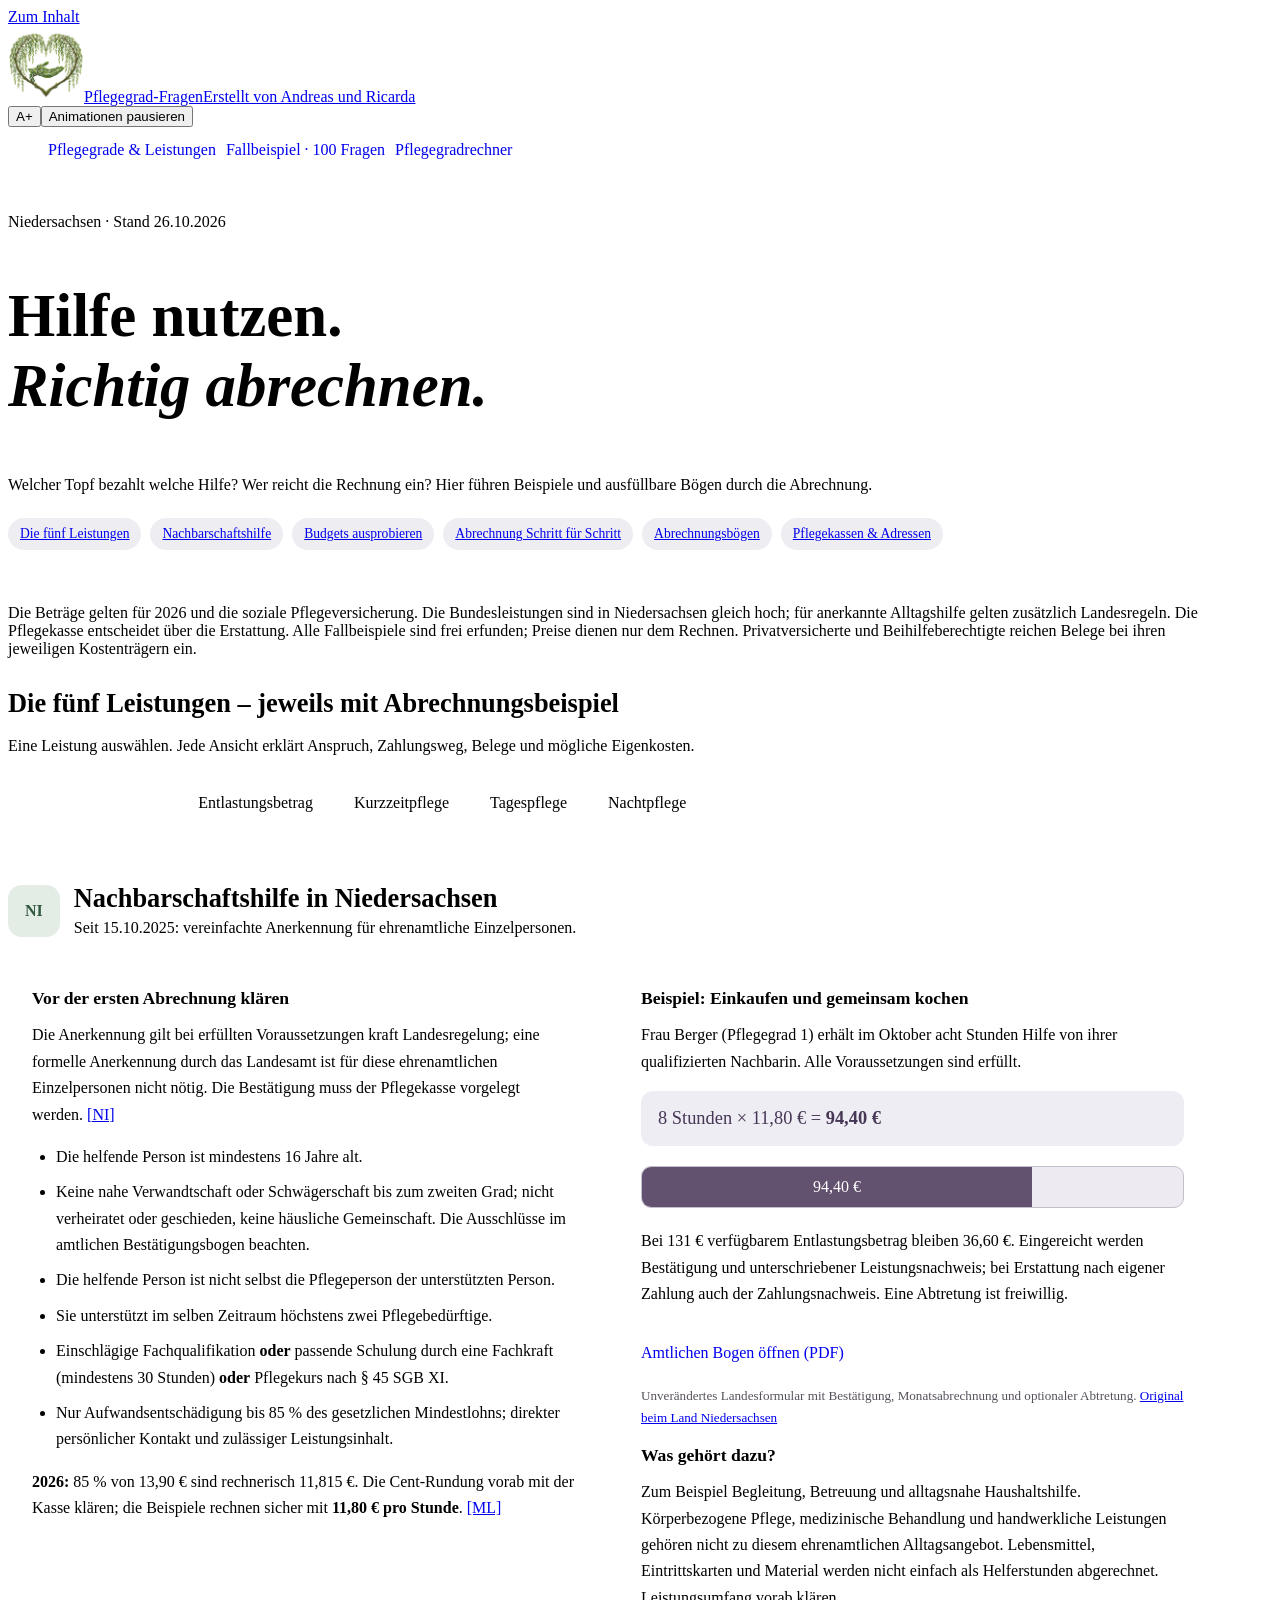
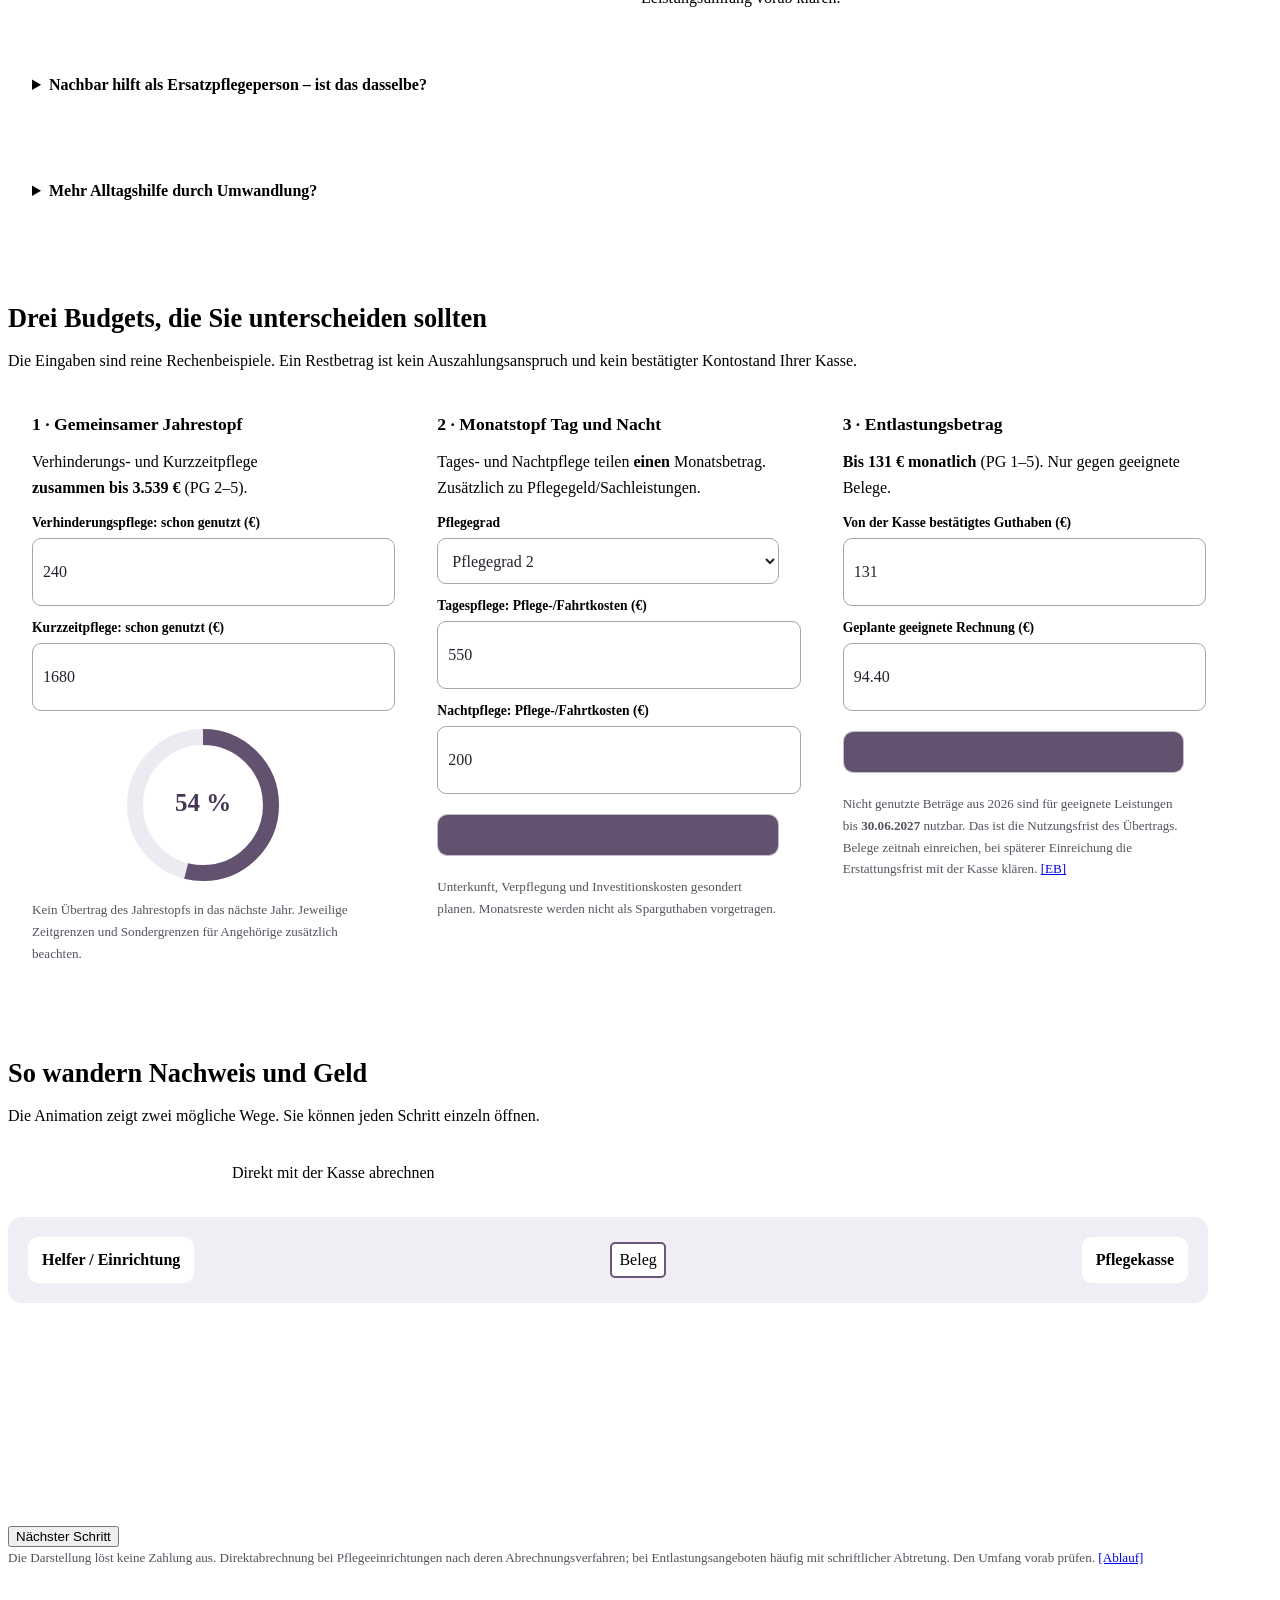
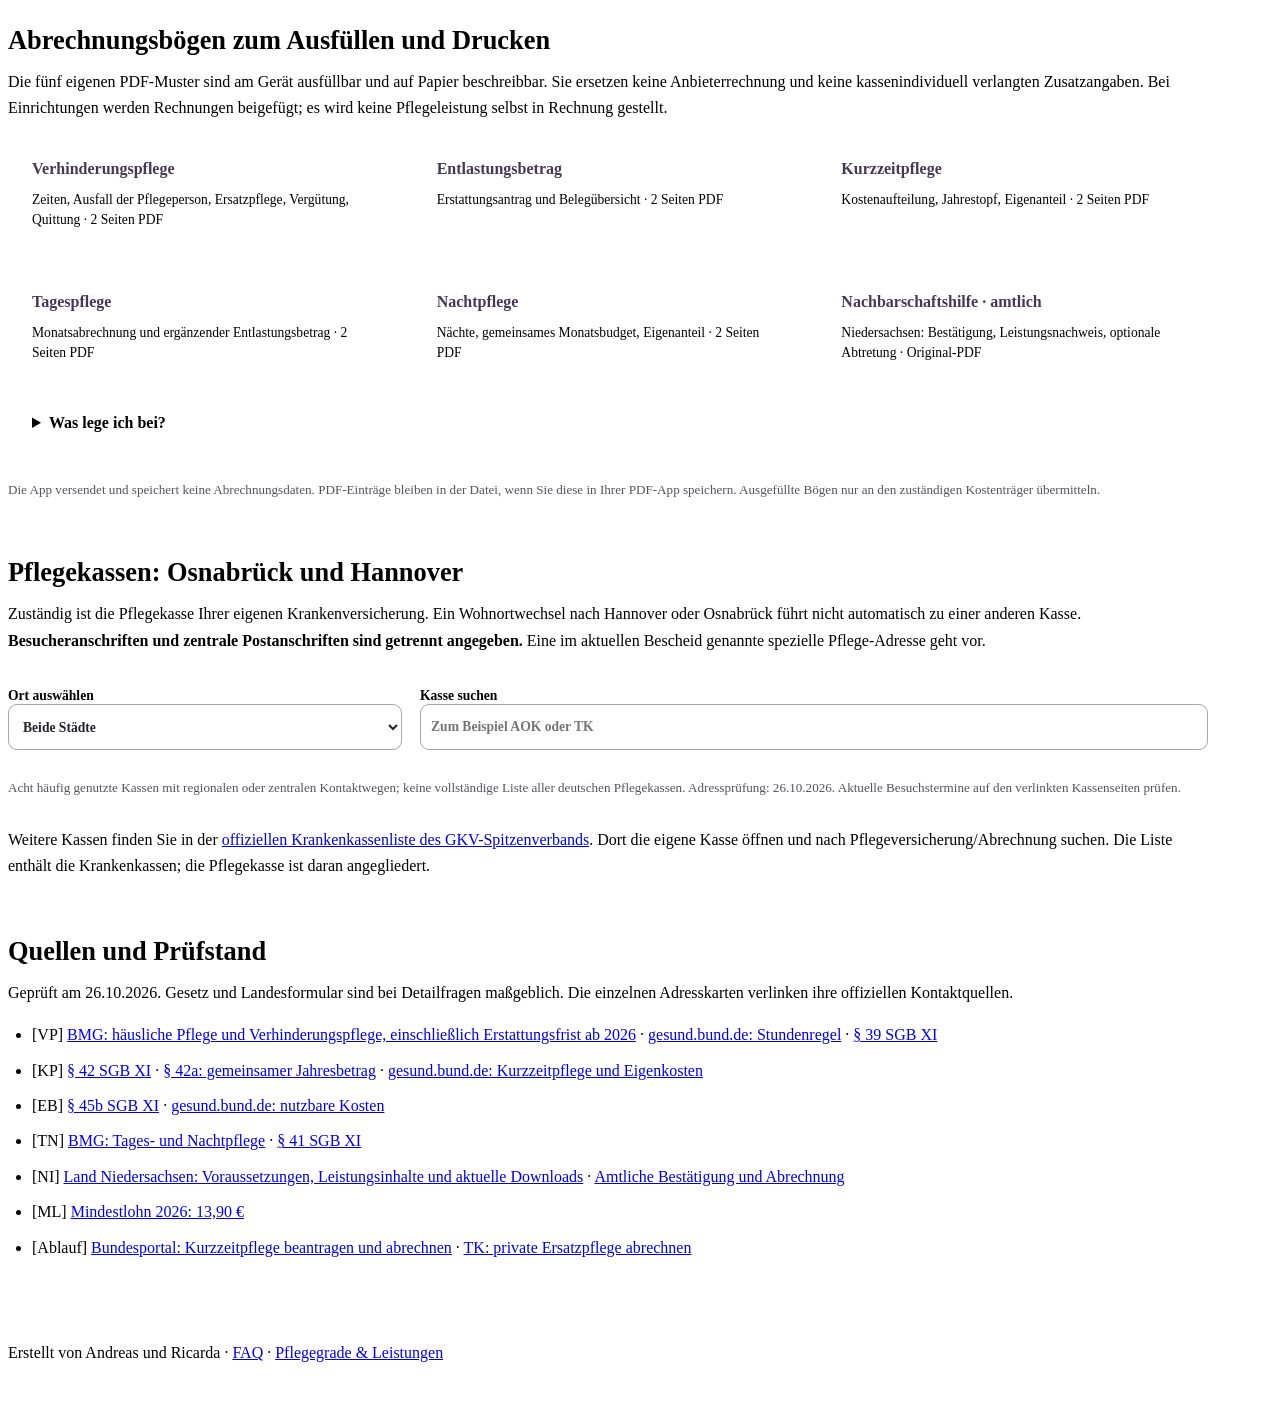
==== abrechnung-template.html @ 81abb1ed "Ergänze Abrechnung Niedersachsen: fünf Leistungsbereiche, Fallbeispiele, Animationen, PDF-Bögen und " ====
<!doctype html>
<html lang="de"><head><meta charset="utf-8"><meta name="viewport" content="width=device-width, initial-scale=1"><meta name="theme-color" content="#504260"><meta name="description" content="Pflegeleistungen in Niedersachsen abrechnen: fünf Leistungsarten, Nachbarschaftshilfe, Fallbeispiele, Budgetgrafiken, ausfüllbare PDF-Bögen und Pflegekassen in Osnabrück und Hannover."><meta name="author" content="Andreas und Ricarda"><title>Abrechnung & Nachbarschaftshilfe · Pflegegrad-Fragen</title><link rel="icon" href="./assets/weidenherz-logo.png"><style>__BASE_CSS__</style><link rel="stylesheet" href="./abrechnung.css"></head>
<body><a class="skip" href="#inhalt">Zum Inhalt</a>
<header><div class="topbar"><a class="brand" href="./"><img class="brand-logo" src="./assets/weidenherz-logo.png" width="76" height="76" alt="Zwei Weiden formen ein Herz mit einem handförmigen Busch darin"><span class="brand-text"><span class="brand-name">Pflegegrad-Fragen</span><span class="brand-credit">Erstellt von Andreas und Ricarda</span></span></a><div class="top-actions"><button class="icon-btn" id="large" aria-pressed="false" aria-label="Größere Schrift">A+</button><button class="subtle" id="motion" aria-pressed="false">Animationen pausieren</button></div></div></header>
<nav class="section-nav" aria-label="App-Bereiche"><a class="subtle" href="./">Pflegegrade &amp; Leistungen</a><a class="subtle" href="./fallbeispiel.html">Fallbeispiel · 100 Fragen</a><a class="subtle" href="./pflegegradrechner.html">Pflegegradrechner</a><a class="subtle" href="./abrechnung.html" aria-current="page">Abrechnung &amp; Nachbarschaftshilfe</a></nav>
<main class="main billing" id="inhalt">
<section class="hero"><div class="eyebrow"><span class="dot"></span>Niedersachsen · Stand 26.10.2026</div><h1>Hilfe nutzen.<br><em>Richtig abrechnen.</em></h1><p class="intro">Welcher Topf bezahlt welche Hilfe? Wer reicht die Rechnung ein? Hier führen Beispiele und ausfüllbare Bögen durch die Abrechnung.</p><nav class="jump" aria-label="Inhalt"><a href="#leistungen">Die fünf Leistungen</a><a href="#nachbarschaft">Nachbarschaftshilfe</a><a href="#budget">Budgets ausprobieren</a><a href="#weg">Abrechnung Schritt für Schritt</a><a href="#boegen">Abrechnungsbögen</a><a href="#kontakte">Pflegekassen &amp; Adressen</a></nav></section>
<div class="notice"><div>Die Beträge gelten für 2026 und die soziale Pflegeversicherung. Die Bundesleistungen sind in Niedersachsen gleich hoch; für anerkannte Alltagshilfe gelten zusätzlich Landesregeln. Die Pflegekasse entscheidet über die Erstattung. Alle Fallbeispiele sind frei erfunden; Preise dienen nur dem Rechnen. Privatversicherte und Beihilfeberechtigte reichen Belege bei ihren jeweiligen Kostenträgern ein.</div></div>

<section id="leistungen"><h2>Die fünf Leistungen – jeweils mit Abrechnungsbeispiel</h2><p>Eine Leistung auswählen. Jede Ansicht erklärt Anspruch, Zahlungsweg, Belege und mögliche Eigenkosten.</p>
<div class="choices" role="group" aria-label="Leistung auswählen"><button class="choice" data-service="vp" aria-pressed="true">Verhinderungspflege</button><button class="choice" data-service="eb" aria-pressed="false">Entlastungsbetrag</button><button class="choice" data-service="kp" aria-pressed="false">Kurzzeitpflege</button><button class="choice" data-service="tp" aria-pressed="false">Tagespflege</button><button class="choice" data-service="np" aria-pressed="false">Nachtpflege</button></div>
<div id="servicePanel"></div><noscript><p>Bitte JavaScript aktivieren, um die fünf Erklärbereiche und Rechenbeispiele zu öffnen. Die <a href="#boegen">PDF-Bögen</a> und Quellen bleiben verfügbar.</p></noscript></section>

<section id="nachbarschaft"><div class="section-title"><span class="number">NI</span><div><h2>Nachbarschaftshilfe in Niedersachsen</h2><p>Seit 15.10.2025: vereinfachte Anerkennung für ehrenamtliche Einzelpersonen.</p></div></div>
<div class="grid2"><article class="card"><h3>Vor der ersten Abrechnung klären</h3><p>Die Anerkennung gilt bei erfüllten Voraussetzungen kraft Landesregelung; eine formelle Anerkennung durch das Landesamt ist für diese ehrenamtlichen Einzelpersonen nicht nötig. Die Bestätigung muss der Pflegekasse vorgelegt werden. <a href="#s-ni">[NI]</a></p>
<ul><li>Die helfende Person ist mindestens 16 Jahre alt.</li><li>Keine nahe Verwandtschaft oder Schwägerschaft bis zum zweiten Grad; nicht verheiratet oder geschieden, keine häusliche Gemeinschaft. Die Ausschlüsse im amtlichen Bestätigungsbogen beachten.</li><li>Die helfende Person ist nicht selbst die Pflegeperson der unterstützten Person.</li><li>Sie unterstützt im selben Zeitraum höchstens zwei Pflegebedürftige.</li><li>Einschlägige Fachqualifikation <strong>oder</strong> passende Schulung durch eine Fachkraft (mindestens 30 Stunden) <strong>oder</strong> Pflegekurs nach § 45 SGB XI.</li><li>Nur Aufwandsentschädigung bis 85 % des gesetzlichen Mindestlohns; direkter persönlicher Kontakt und zulässiger Leistungsinhalt.</li></ul><p><strong>2026:</strong> 85 % von 13,90 € sind rechnerisch 11,815 €. Die Cent-Rundung vorab mit der Kasse klären; die Beispiele rechnen sicher mit <strong>11,80 € pro Stunde</strong>. <a href="#s-mindestlohn">[ML]</a></p></article>
<article class="card"><h3>Beispiel: Einkaufen und gemeinsam kochen</h3><p>Frau Berger (Pflegegrad 1) erhält im Oktober acht Stunden Hilfe von ihrer qualifizierten Nachbarin. Alle Voraussetzungen sind erfüllt.</p><div class="equation">8 Stunden × 11,80 € = <strong>94,40 €</strong></div><div class="bar" role="img" aria-label="Von 131 Euro stehen nach 94,40 Euro Abrechnung noch 36,60 Euro bereit"><span style="width:72.06%">94,40 €</span></div><p>Bei 131 € verfügbarem Entlastungsbetrag bleiben 36,60 €. Eingereicht werden Bestätigung und unterschriebener Leistungsnachweis; bei Erstattung nach eigener Zahlung auch der Zahlungsnachweis. Eine Abtretung ist freiwillig.</p><a class="primary linkbutton" href="./formulare/Nachbarschaftshilfe_Niedersachsen_amtlich.pdf" target="_blank" rel="noopener">Amtlichen Bogen öffnen (PDF)</a><p class="small">Unverändertes Landesformular mit Bestätigung, Monatsabrechnung und optionaler Abtretung. <a href="https://soziales.niedersachsen.de/download/184112" target="_blank" rel="noopener">Original beim Land Niedersachsen</a></p><h3>Was gehört dazu?</h3><p>Zum Beispiel Begleitung, Betreuung und alltagsnahe Haushaltshilfe. Körperbezogene Pflege, medizinische Behandlung und handwerkliche Leistungen gehören nicht zu diesem ehrenamtlichen Alltagsangebot. Lebensmittel, Eintrittskarten und Material werden nicht einfach als Helferstunden abgerechnet. Leistungsumfang vorab klären.</p></article></div>
<details class="card"><summary>Nachbar hilft als Ersatzpflegeperson – ist das dasselbe?</summary><p>Nein. Eine Nachbarin kann auch <strong>Verhinderungspflege nach § 39</strong> übernehmen, wenn eine private Pflegeperson verhindert ist und mindestens Pflegegrad 2 besteht. Dafür gelten die Regeln der Ersatzpflege, nicht automatisch die Qualifikations- und Vergütungsregeln der niedersächsischen Nachbarschaftshilfe nach § 45b. Der 85-%-Deckel gehört zur hier erklärten ehrenamtlichen Alltagshilfe. Keine Stunde und keinen Rechnungsbetrag doppelt einreichen. <a href="#s-vp">[VP]</a></p></details>
<details class="card"><summary>Mehr Alltagshilfe durch Umwandlung?</summary><p>Ab Pflegegrad 2 können bis zu 40 % des nicht genutzten monatlichen Sachleistungsanspruchs für anerkannte Alltagsangebote eingesetzt werden. Das kann auch passende Nachbarschaftshilfe betreffen. Dadurch kann sich das Pflegegeld anteilig verringern. Erst mit der Pflegekasse abstimmen; diese App rechnet die Umwandlung nicht automatisch in den Entlastungsbetrag hinein. <a href="./#kombination">Kombination erklären und berechnen</a> · <a href="https://www.gesetze-im-internet.de/sgb_11/__45a.html" target="_blank" rel="noopener">§ 45a SGB XI</a></p></details></section>

<section id="budget"><h2>Drei Budgets, die Sie unterscheiden sollten</h2><p>Die Eingaben sind reine Rechenbeispiele. Ein Restbetrag ist kein Auszahlungsanspruch und kein bestätigter Kontostand Ihrer Kasse.</p><div class="budget-grid">
<article class="card"><h3>1 · Gemeinsamer Jahrestopf</h3><p>Verhinderungs- und Kurzzeitpflege<br><strong>zusammen bis 3.539 €</strong> (PG 2–5).</p><label for="vpSpent">Verhinderungspflege: schon genutzt (€)</label><input id="vpSpent" type="number" min="0" step="0.01" value="240"><label for="kpSpent">Kurzzeitpflege: schon genutzt (€)</label><input id="kpSpent" type="number" min="0" step="0.01" value="1680"><svg class="donut" viewBox="0 0 180 180" role="img" aria-labelledby="annualGraphicTitle"><title id="annualGraphicTitle">Gemeinsamer Jahrestopf: Nutzung und Rest</title><circle cx="90" cy="90" r="68" class="track"/><circle id="annualArc" cx="90" cy="90" r="68" class="arc" pathLength="100"/><text id="annualPercent" x="90" y="96" text-anchor="middle">54 %</text></svg><output id="annualResult" aria-live="polite"></output><p class="small">Kein Übertrag des Jahrestopfs in das nächste Jahr. Jeweilige Zeitgrenzen und Sondergrenzen für Angehörige zusätzlich beachten.</p></article>
<article class="card"><h3>2 · Monatstopf Tag und Nacht</h3><p>Tages- und Nachtpflege teilen <strong>einen</strong> Monatsbetrag. Zusätzlich zu Pflegegeld/Sachleistungen.</p><label for="dayGrade">Pflegegrad</label><select id="dayGrade"><option value="1">Pflegegrad 1</option><option value="2" selected>Pflegegrad 2</option><option value="3">Pflegegrad 3</option><option value="4">Pflegegrad 4</option><option value="5">Pflegegrad 5</option></select><label for="daySpent">Tagespflege: Pflege-/Fahrtkosten (€)</label><input id="daySpent" type="number" min="0" step="0.01" value="550"><label for="nightSpent">Nachtpflege: Pflege-/Fahrtkosten (€)</label><input id="nightSpent" type="number" min="0" step="0.01" value="200"><div class="bar" role="img" id="dayBar" aria-label="Nutzung des Tages- und Nachtpflegebudgets"><span id="dayFill"></span></div><output id="dayResult" aria-live="polite"></output><p class="small">Unterkunft, Verpflegung und Investitionskosten gesondert planen. Monatsreste werden nicht als Sparguthaben vorgetragen.</p></article>
<article class="card"><h3>3 · Entlastungsbetrag</h3><p><strong>Bis 131 € monatlich</strong> (PG 1–5). Nur gegen geeignete Belege.</p><label for="reliefAvailable">Von der Kasse bestätigtes Guthaben (€)</label><input id="reliefAvailable" type="number" min="0" step="0.01" value="131"><label for="reliefUse">Geplante geeignete Rechnung (€)</label><input id="reliefUse" type="number" min="0" step="0.01" value="94.40"><div class="bar" id="reliefBar" role="img" aria-label="Nutzung des Entlastungsbetrags"><span id="reliefFill"></span></div><output id="reliefResult" aria-live="polite"></output><p class="small">Nicht genutzte Beträge aus 2026 sind für geeignete Leistungen bis <strong>30.06.2027</strong> nutzbar. Das ist die Nutzungsfrist des Übertrags. Belege zeitnah einreichen, bei späterer Einreichung die Erstattungsfrist mit der Kasse klären. <a href="#s-eb">[EB]</a></p></article></div></section>

<section id="weg"><h2>So wandern Nachweis und Geld</h2><p>Die Animation zeigt zwei mögliche Wege. Sie können jeden Schritt einzeln öffnen.</p><div class="choices" role="group" aria-label="Zahlungsweg"><button class="choice" data-route="refund" aria-pressed="true">Ich zahle – Kasse erstattet</button><button class="choice" data-route="direct" aria-pressed="false">Direkt mit der Kasse abrechnen</button></div><div class="payment-scene" aria-hidden="true"><span>Helfer / Einrichtung</span><span class="document">Beleg</span><span>Pflegekasse</span></div><div id="routeSteps" class="route-steps" role="group" aria-label="Abrechnungsschritte"></div><article class="card route-detail" id="routeDetail" aria-live="polite"></article><button class="primary" id="nextRoute">Nächster Schritt</button><p class="small">Die Darstellung löst keine Zahlung aus. Direktabrechnung bei Pflegeeinrichtungen nach deren Abrechnungsverfahren; bei Entlastungsangeboten häufig mit schriftlicher Abtretung. Den Umfang vorab prüfen. <a href="#s-ablauf">[Ablauf]</a></p></section>

<section id="boegen"><h2>Abrechnungsbögen zum Ausfüllen und Drucken</h2><p>Die fünf eigenen PDF-Muster sind am Gerät ausfüllbar und auf Papier beschreibbar. Sie ersetzen keine Anbieterrechnung und keine kassenindividuell verlangten Zusatzangaben. Bei Einrichtungen werden Rechnungen beigefügt; es wird keine Pflegeleistung selbst in Rechnung gestellt.</p><div class="forms-grid">
<a class="card form-link" href="./formulare/Verhinderungspflege_Abrechnung.pdf" target="_blank" rel="noopener"><strong>Verhinderungspflege</strong><span>Zeiten, Ausfall der Pflegeperson, Ersatzpflege, Vergütung, Quittung · 2 Seiten PDF</span></a>
<a class="card form-link" href="./formulare/Entlastungsbetrag_Erstattung.pdf" target="_blank" rel="noopener"><strong>Entlastungsbetrag</strong><span>Erstattungsantrag und Belegübersicht · 2 Seiten PDF</span></a>
<a class="card form-link" href="./formulare/Kurzzeitpflege_Erstattung.pdf" target="_blank" rel="noopener"><strong>Kurzzeitpflege</strong><span>Kostenaufteilung, Jahrestopf, Eigenanteil · 2 Seiten PDF</span></a>
<a class="card form-link" href="./formulare/Tagespflege_Erstattung.pdf" target="_blank" rel="noopener"><strong>Tagespflege</strong><span>Monatsabrechnung und ergänzender Entlastungsbetrag · 2 Seiten PDF</span></a>
<a class="card form-link" href="./formulare/Nachtpflege_Erstattung.pdf" target="_blank" rel="noopener"><strong>Nachtpflege</strong><span>Nächte, gemeinsames Monatsbudget, Eigenanteil · 2 Seiten PDF</span></a>
<a class="card form-link" href="./formulare/Nachbarschaftshilfe_Niedersachsen_amtlich.pdf" target="_blank" rel="noopener"><strong>Nachbarschaftshilfe · amtlich</strong><span>Niedersachsen: Bestätigung, Leistungsnachweis, optionale Abtretung · Original-PDF</span></a></div>
<details class="card"><summary>Was lege ich bei?</summary><ul><li>Vollständige Rechnung oder unterschriebener Leistungsnachweis mit Datum, Umfang, Preis und Leistungsart.</li><li>Bei Kostenerstattung nach eigener Zahlung: Quittung oder geeigneter Überweisungsnachweis, soweit benötigt.</li><li>Bei Nachbarschaftshilfe: die erforderliche Bestätigung; Qualifikationsnachweis bereithalten.</li><li>Bei Direktzahlung: passende Vereinbarung/Abtretung, soweit erforderlich. Nicht dieselben Kosten zusätzlich selbst zur Erstattung einreichen.</li><li>Bei Vertretung: Vollmacht oder Nachweis der gesetzlichen Vertretung, wenn der Kasse nicht bereits bekannt.</li><li>Kopie und Eingangsbestätigung aufbewahren; bei Ablehnung einen nachvollziehbaren schriftlichen Bescheid verlangen.</li></ul></details>
<p class="small">Die App versendet und speichert keine Abrechnungsdaten. PDF-Einträge bleiben in der Datei, wenn Sie diese in Ihrer PDF-App speichern. Ausgefüllte Bögen nur an den zuständigen Kostenträger übermitteln.</p></section>

<section id="kontakte"><h2>Pflegekassen: Osnabrück und Hannover</h2><p>Zuständig ist die Pflegekasse Ihrer eigenen Krankenversicherung. Ein Wohnortwechsel nach Hannover oder Osnabrück führt nicht automatisch zu einer anderen Kasse. <strong>Besucheranschriften und zentrale Postanschriften sind getrennt angegeben.</strong> Eine im aktuellen Bescheid genannte spezielle Pflege-Adresse geht vor.</p><div class="contact-controls"><label>Ort auswählen<select id="city"><option value="all">Beide Städte</option><option value="os">Osnabrück</option><option value="ha">Hannover</option></select></label><label>Kasse suchen<input id="contactSearch" type="search" placeholder="Zum Beispiel AOK oder TK"></label></div><p class="small">Acht häufig genutzte Kassen mit regionalen oder zentralen Kontaktwegen; keine vollständige Liste aller deutschen Pflegekassen. Adressprüfung: 26.10.2026. Aktuelle Besuchstermine auf den verlinkten Kassenseiten prüfen.</p><div id="contactCards" class="grid2"></div><p id="contactCount" role="status"></p><p>Weitere Kassen finden Sie in der <a href="https://www.gkv-spitzenverband.de/service/krankenkassenliste/krankenkassen.jsp" target="_blank" rel="noopener">offiziellen Krankenkassenliste des GKV-Spitzenverbands</a>. Dort die eigene Kasse öffnen und nach Pflegeversicherung/Abrechnung suchen. Die Liste enthält die Krankenkassen; die Pflegekasse ist daran angegliedert.</p></section>

<section id="quellen"><h2>Quellen und Prüfstand</h2><p>Geprüft am 26.10.2026. Gesetz und Landesformular sind bei Detailfragen maßgeblich. Die einzelnen Adresskarten verlinken ihre offiziellen Kontaktquellen.</p><ul class="sources">
<li id="s-vp">[VP] <a href="https://www.bundesgesundheitsministerium.de/pflege-zu-hause" target="_blank" rel="noopener">BMG: häusliche Pflege und Verhinderungspflege, einschließlich Erstattungsfrist ab 2026</a> · <a href="https://gesund.bund.de/verhinderungspflege" target="_blank" rel="noopener">gesund.bund.de: Stundenregel</a> · <a href="https://www.gesetze-im-internet.de/sgb_11/__39.html" target="_blank" rel="noopener">§ 39 SGB XI</a></li>
<li id="s-kp">[KP] <a href="https://www.gesetze-im-internet.de/sgb_11/__42.html" target="_blank" rel="noopener">§ 42 SGB XI</a> · <a href="https://www.gesetze-im-internet.de/sgb_11/__42a.html" target="_blank" rel="noopener">§ 42a: gemeinsamer Jahresbetrag</a> · <a href="https://gesund.bund.de/kurzzeitpflege" target="_blank" rel="noopener">gesund.bund.de: Kurzzeitpflege und Eigenkosten</a></li>
<li id="s-eb">[EB] <a href="https://www.gesetze-im-internet.de/sgb_11/__45b.html" target="_blank" rel="noopener">§ 45b SGB XI</a> · <a href="https://gesund.bund.de/entlastungsbetrag" target="_blank" rel="noopener">gesund.bund.de: nutzbare Kosten</a></li>
<li id="s-tn">[TN] <a href="https://www.bundesgesundheitsministerium.de/themen/pflege/online-ratgeber-pflege/leistungen-der-pflegeversicherung/teilstationaere-pflege" target="_blank" rel="noopener">BMG: Tages- und Nachtpflege</a> · <a href="https://www.gesetze-im-internet.de/sgb_11/__41.html" target="_blank" rel="noopener">§ 41 SGB XI</a></li>
<li id="s-ni">[NI] <a href="https://www.ms.niedersachsen.de/startseite/gesundheit_pflege/pflege/entlastungsbetrag-und-angebote-zur-unterstutzung-im-alltag-nach-dem-sozialgesetzbuch-xi-153311.html" target="_blank" rel="noopener">Land Niedersachsen: Voraussetzungen, Leistungsinhalte und aktuelle Downloads</a> · <a href="https://soziales.niedersachsen.de/download/184112" target="_blank" rel="noopener">Amtliche Bestätigung und Abrechnung</a></li>
<li id="s-mindestlohn">[ML] <a href="https://www.gesetze-im-internet.de/milov5/__1.html" target="_blank" rel="noopener">Mindestlohn 2026: 13,90 €</a></li>
<li id="s-ablauf">[Ablauf] <a href="https://verwaltung.bund.de/leistungsverzeichnis/de/leistung/99106006013000" target="_blank" rel="noopener">Bundesportal: Kurzzeitpflege beantragen und abrechnen</a> · <a href="https://www.tk.de/techniker/pflegeversicherung/ueberblick-pflegeleistungen-pflegegrade/zu-hause-gepflegt/ersatzpflege-verhinderungspflege/abrechnung-verhinderungspflege-ersatzpflege-2120774" target="_blank" rel="noopener">TK: private Ersatzpflege abrechnen</a></li></ul></section>
<footer><p>Erstellt von Andreas und Ricarda · <a href="./#faq">FAQ</a> · <a href="./">Pflegegrade &amp; Leistungen</a></p></footer></main><script id="billingData" type="application/json">__BILLING_DATA__</script><script src="./abrechnung.js"></script></body></html>
---- abrechnung.css ----
.section-nav{max-width:1280px;margin:auto;padding:14px 40px 0;display:flex;gap:10px;flex-wrap:wrap}.section-nav a{text-decoration:none;min-height:44px}.section-nav [aria-current=page]{background:var(--purple);color:white}.billing{max-width:1200px}.billing section{margin:28px 0 54px;scroll-margin-top:20px}.billing h1{font-size:clamp(2.3rem,5vw,3.8rem)}.billing h2{font-size:1.65rem;line-height:1.3;margin-bottom:12px}.billing h3{font-size:1.1rem;line-height:1.4;margin:0 0 12px}.billing p{line-height:1.65;margin:0 0 14px}.billing ul,.billing ol{padding-left:24px;line-height:1.65}.billing li{margin-bottom:9px}.jump,.choices{display:flex;gap:9px;flex-wrap:wrap;margin:20px 0}.jump a{padding:8px 12px;background:#eeedf2;border-radius:20px;font-size:.85rem}.choice{border:1px solid var(--line);border-radius:12px;background:white;padding:12px 16px;min-height:48px;font:inherit;color:var(--ink);cursor:pointer}.choice[aria-pressed=true]{background:var(--purple);color:white}.grid2{display:grid;grid-template-columns:1fr 1fr;gap:18px}.card{border:1px solid var(--line);background:white;border-radius:17px;padding:24px;min-width:0}.card+.card:not(.grid2>.card):not(.budget-grid>.card):not(.forms-grid>.card){margin-top:14px}.card .small,.small{font-size:.82rem;color:#57515d}.pill{display:inline-block;border-radius:30px;background:#e5ece6;color:#274d3a;padding:7px 12px;font-size:.82rem;font-weight:700;margin-bottom:12px}.equation{background:#eeedf4;color:#473756;border-radius:12px;padding:17px;margin:16px 0;font-size:1.15rem}.case{border-left:5px solid #70927a;background:#f0f5f0;padding:20px;border-radius:12px;margin-top:18px}.case h3{color:#31573d}.service-top{display:flex;align-items:center;gap:16px;margin-bottom:18px}.service-top svg{flex-shrink:0;width:64px;height:64px;color:#66516e}.badge-row{display:flex;gap:8px;flex-wrap:wrap}.badge-row span{padding:7px 10px;background:#f1edf5;border-radius:8px;font-size:.8rem}.cost-chart{display:flex;min-height:46px;border-radius:10px;overflow:hidden;margin:16px 0;border:1px solid #c4bfcc;background:#e5e1eb}.cost-chart span{display:grid;place-items:center;color:white;background:#62516f;transition:width .7s;min-width:0;font-size:.8rem}.cost-chart span.own{background:#806246}.legend{display:flex;gap:14px;flex-wrap:wrap;font-size:.83rem;margin-bottom:14px}.legend strong{color:#473756}.section-title{display:flex;align-items:center;gap:14px;margin-bottom:20px}.section-title h2,.section-title p{margin:0}.number{background:#e4ece6;border-radius:14px;padding:17px;font-weight:800;color:#31573d}.bar{height:40px;background:#eeeaf2;border-radius:10px;overflow:hidden;margin:20px 0;border:1px solid #c4bfcc}.bar>span{display:flex;align-items:center;justify-content:center;height:100%;background:#62516f;color:white;transition:width .7s;white-space:nowrap}.budget-grid{display:grid;grid-template-columns:repeat(3,1fr);gap:16px}.billing label{display:block;font-weight:600;font-size:.85rem;margin:14px 0 7px}.billing input,.billing select{width:100%;min-height:46px;border:1px solid #aaa3b2;border-radius:9px;padding:10px;color:#26212c;background:white;font:inherit}.billing input:invalid{border-color:#b04131}.billing output{display:block;font-weight:650;font-size:1rem;line-height:1.65}.error{color:#922f24}.donut{width:180px;display:block;margin:4px auto}.track,.arc{fill:none;stroke-width:16}.track{stroke:#eeeaf2}.arc{stroke:#62516f;transform:rotate(-90deg);transform-origin:90px 90px;stroke-dasharray:54 100;transition:stroke-dasharray .8s}.donut text{font-size:25px;fill:#473756;font-weight:750}.payment-scene{display:flex;justify-content:space-between;align-items:center;gap:14px;background:#f0edf4;padding:20px;border-radius:14px;position:relative;margin:18px 0;overflow:hidden}.payment-scene>span:not(.document){padding:14px;background:white;border-radius:10px;font-weight:650;z-index:1}.document{background:#fff;border:2px solid #6b5777;border-radius:5px;padding:7px;animation:travel 3.6s ease-in-out infinite}.route-steps{display:grid;grid-template-columns:repeat(4,1fr);gap:8px;margin-bottom:12px}.route-steps button{min-height:70px;border:1px solid #aaa3b2;border-radius:10px;padding:9px;font:inherit;background:white;color:#33273d;cursor:pointer}.route-steps [aria-pressed=true]{color:white;background:#62516f}.route-detail{min-height:130px;margin-bottom:15px}.forms-grid{display:grid;grid-template-columns:repeat(3,1fr);gap:14px}.form-link{display:flex;flex-direction:column;gap:12px;text-decoration:none;color:inherit}.form-link strong{color:#473756}.form-link span{font-size:.85rem;line-height:1.5}.linkbutton{display:inline-flex;text-decoration:none;margin:10px 0;min-height:44px;align-items:center}.billing details summary{cursor:pointer;font-weight:650;min-height:44px;line-height:1.5}.billing details[open] summary{margin-bottom:14px}.contact-controls{display:grid;grid-template-columns:1fr 2fr;gap:18px;margin:20px 0}.contact-links{display:flex;gap:12px;flex-wrap:wrap;font-size:.82rem}.contact-card address{font-style:normal;line-height:1.6}.contact-card .post{border-top:1px solid var(--line);padding-top:12px;margin-top:12px}.sources a,.contact-card a{overflow-wrap:anywhere}.large .billing{font-size:1.14rem}.billing a:focus-visible,.billing button:focus-visible,.billing input:focus-visible,.billing select:focus-visible{outline:3px solid #704c90;outline-offset:3px}.paused *{animation-play-state:paused!important;transition:none!important}.billing #servicePanel{animation:appear .35s}.billing footer{padding:25px 0;border-top:1px solid var(--line)}@keyframes travel{0%,15%{transform:translateX(-45px) rotate(-4deg)}70%,100%{transform:translateX(45px) rotate(4deg)}}@keyframes appear{from{opacity:.4;transform:translateY(6px)}to{opacity:1;transform:none}}@media(prefers-reduced-motion:reduce){*,*::before,*::after{animation:none!important;transition:none!important}}@media(max-width:900px){.budget-grid{grid-template-columns:1fr}.forms-grid{grid-template-columns:1fr 1fr}}@media(max-width:640px){.grid2,.forms-grid,.contact-controls{grid-template-columns:1fr}.card{padding:19px}.section-nav{padding:12px 18px 0}.section-nav a{font-size:.8rem}.choices{gap:7px}.choice{padding:10px 12px;flex:1 1 135px;font-size:.86rem}.route-steps{grid-template-columns:1fr 1fr}.payment-scene{font-size:.73rem;padding:12px;gap:6px}.payment-scene>span:not(.document){padding:10px}.document{padding:5px;animation-name:travelSmall}.service-top{align-items:flex-start}.billing h2{font-size:1.45rem}.billing section{margin-bottom:38px}.billing .intro{font-size:1rem}}@keyframes travelSmall{0%,15%{transform:translateX(-8px)}70%,100%{transform:translateX(8px)}}@media print{.main.billing{display:block!important}header,.section-nav,.jump,.choices,#weg,#budget,.contact-controls,button,.skip{display:none!important}.billing{max-width:none;padding:0}.billing section{margin:20px 0}.grid2,.forms-grid{display:block}.card{break-inside:avoid;margin-bottom:12px!important}.billing details{display:block}a{color:black}.billing h1{font-size:28pt}}
@media(max-width:640px){.topbar{display:grid;grid-template-columns:minmax(0,1fr)}.topbar .brand{max-width:100%;flex:1 1 100%}.topbar .top-actions{max-width:none;width:100%;justify-content:flex-end;gap:8px}.topbar .top-actions button{min-height:44px}}
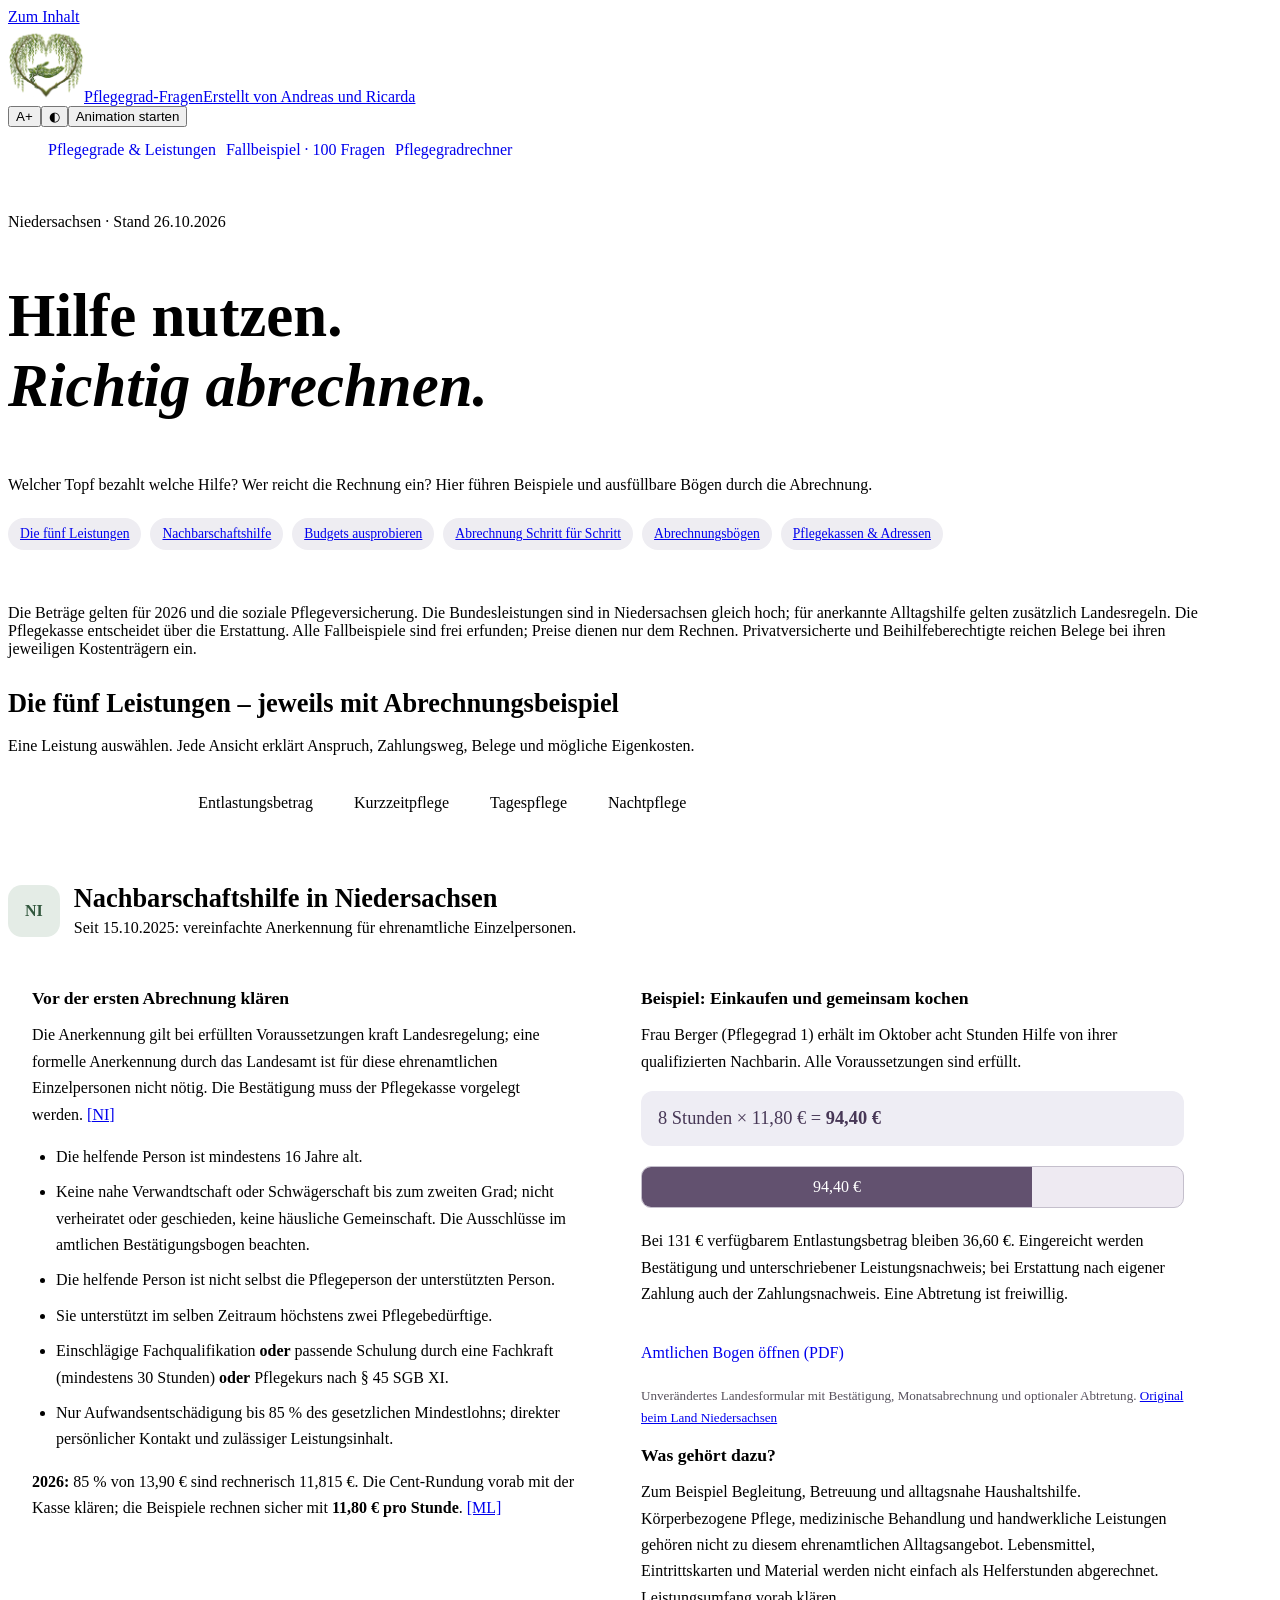
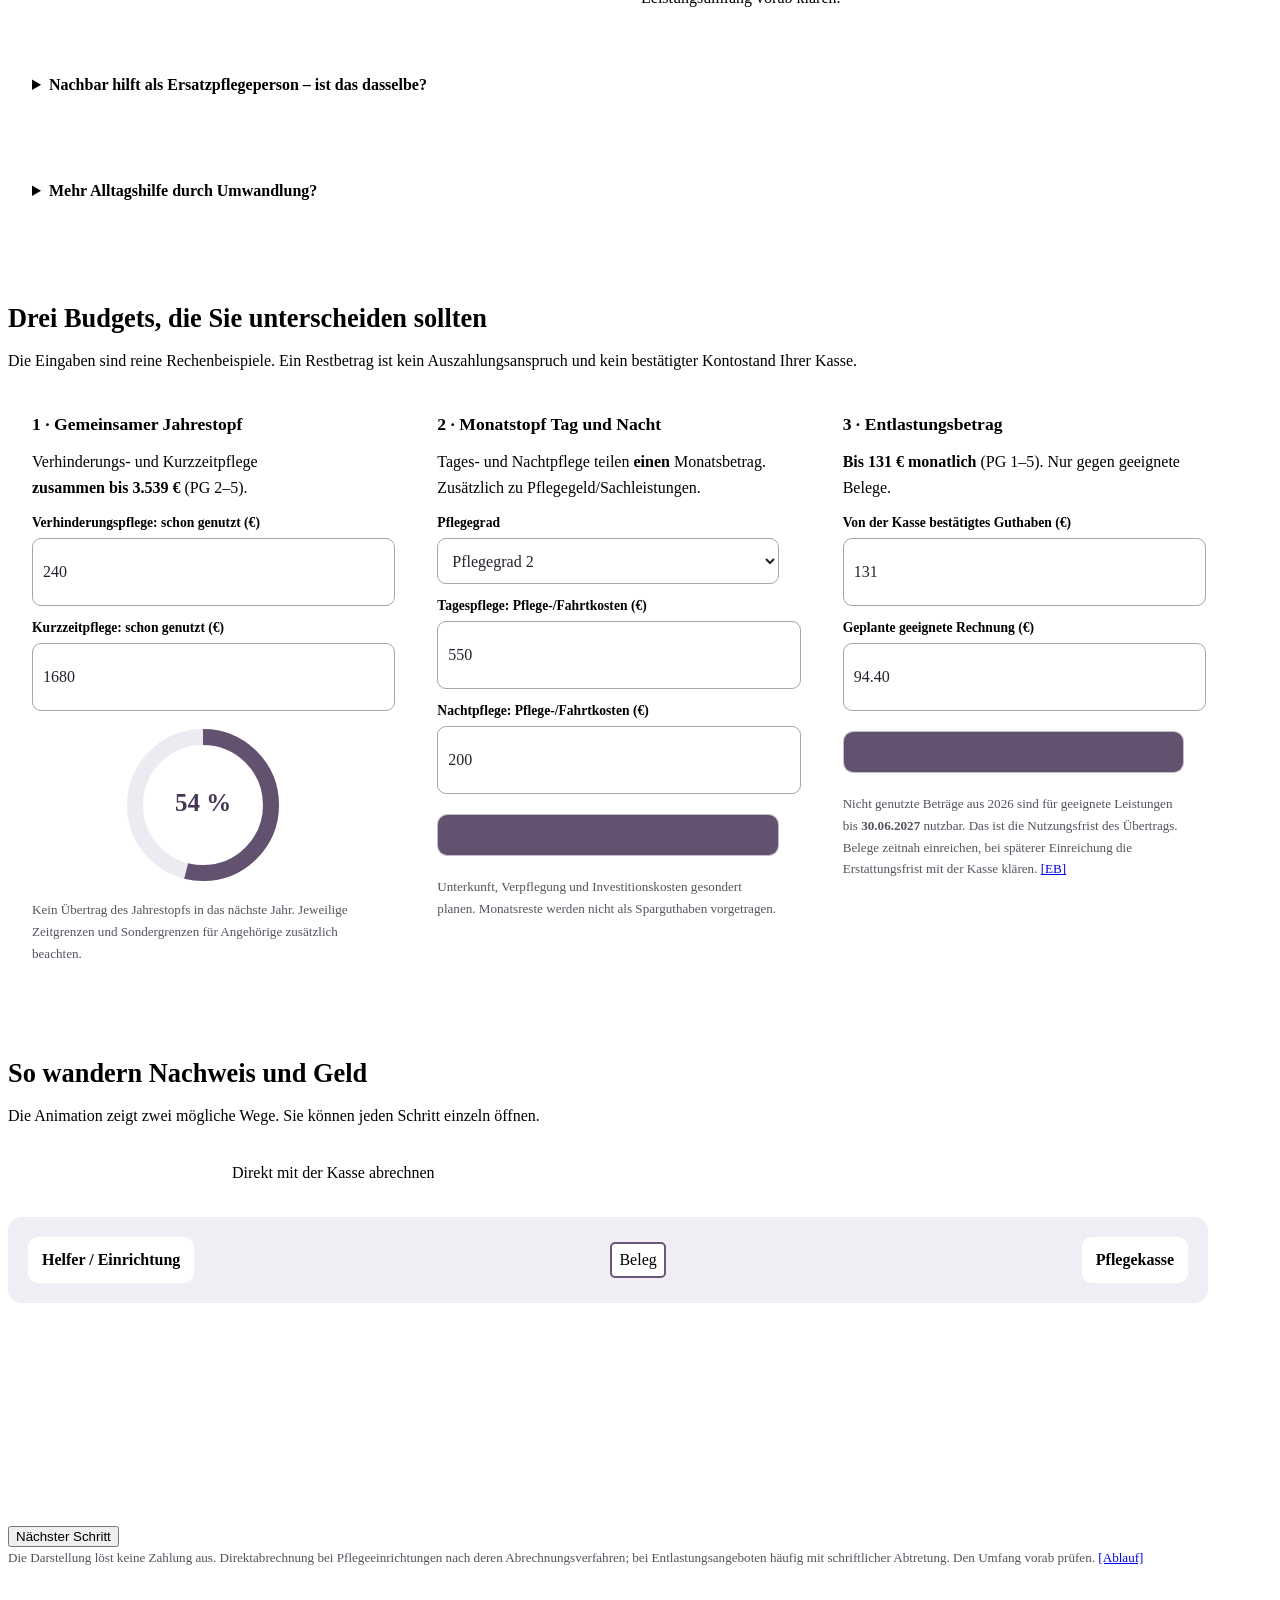
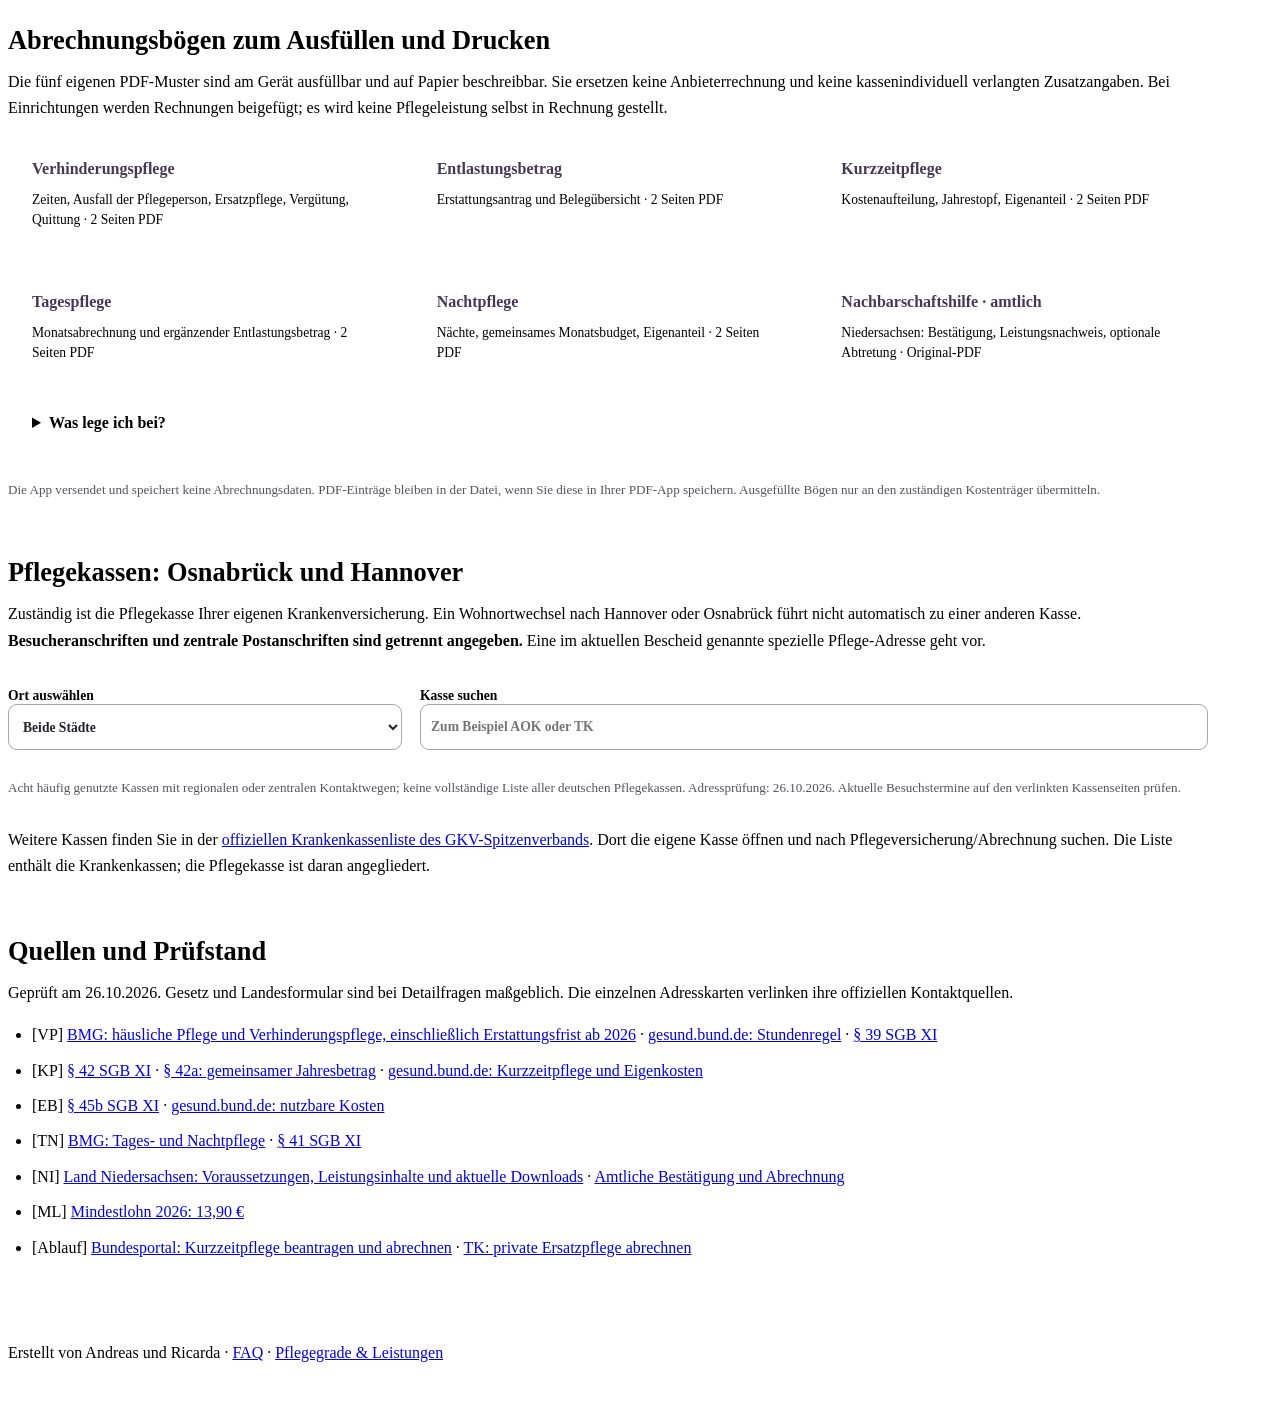
==== commit dfa78a7d: "Verbessere Verständlichkeit und Handybedienung; ergänze Bildhilfen, Grafiken und steuerbare Animatio" ====
--- a/abrechnung-template.html
+++ b/abrechnung-template.html
@@ -1,7 +1,7 @@
 <!doctype html>
 <html lang="de"><head><meta charset="utf-8"><meta name="viewport" content="width=device-width, initial-scale=1"><meta name="theme-color" content="#504260"><meta name="description" content="Pflegeleistungen in Niedersachsen abrechnen: fünf Leistungsarten, Nachbarschaftshilfe, Fallbeispiele, Budgetgrafiken, ausfüllbare PDF-Bögen und Pflegekassen in Osnabrück und Hannover."><meta name="author" content="Andreas und Ricarda"><title>Abrechnung & Nachbarschaftshilfe · Pflegegrad-Fragen</title><link rel="icon" href="./assets/weidenherz-logo.png"><style>__BASE_CSS__</style><link rel="stylesheet" href="./abrechnung.css"></head>
-<body><a class="skip" href="#inhalt">Zum Inhalt</a>
-<header><div class="topbar"><a class="brand" href="./"><img class="brand-logo" src="./assets/weidenherz-logo.png" width="76" height="76" alt="Zwei Weiden formen ein Herz mit einem handförmigen Busch darin"><span class="brand-text"><span class="brand-name">Pflegegrad-Fragen</span><span class="brand-credit">Erstellt von Andreas und Ricarda</span></span></a><div class="top-actions"><button class="icon-btn" id="large" aria-pressed="false" aria-label="Größere Schrift">A+</button><button class="subtle" id="motion" aria-pressed="false">Animationen pausieren</button></div></div></header>
+<body data-billing="true"><a class="skip" href="#inhalt">Zum Inhalt</a>
+<header><div class="topbar"><a class="brand" href="./"><img class="brand-logo" src="./assets/weidenherz-logo.png" width="76" height="76" alt="Zwei Weiden formen ein Herz mit einem handförmigen Busch darin"><span class="brand-text"><span class="brand-name">Pflegegrad-Fragen</span><span class="brand-credit">Erstellt von Andreas und Ricarda</span></span></a><div class="top-actions"><button class="icon-btn" id="large" aria-pressed="false" aria-label="Größere Schrift">A+</button><button class="icon-btn" id="contrast" aria-label="Hohen Kontrast umschalten" aria-pressed="false">◐</button><button class="subtle" id="motion" aria-pressed="false">Animation starten</button></div></div></header>
 <nav class="section-nav" aria-label="App-Bereiche"><a class="subtle" href="./">Pflegegrade &amp; Leistungen</a><a class="subtle" href="./fallbeispiel.html">Fallbeispiel · 100 Fragen</a><a class="subtle" href="./pflegegradrechner.html">Pflegegradrechner</a><a class="subtle" href="./abrechnung.html" aria-current="page">Abrechnung &amp; Nachbarschaftshilfe</a></nav>
 <main class="main billing" id="inhalt">
 <section class="hero"><div class="eyebrow"><span class="dot"></span>Niedersachsen · Stand 26.10.2026</div><h1>Hilfe nutzen.<br><em>Richtig abrechnen.</em></h1><p class="intro">Welcher Topf bezahlt welche Hilfe? Wer reicht die Rechnung ein? Hier führen Beispiele und ausfüllbare Bögen durch die Abrechnung.</p><nav class="jump" aria-label="Inhalt"><a href="#leistungen">Die fünf Leistungen</a><a href="#nachbarschaft">Nachbarschaftshilfe</a><a href="#budget">Budgets ausprobieren</a><a href="#weg">Abrechnung Schritt für Schritt</a><a href="#boegen">Abrechnungsbögen</a><a href="#kontakte">Pflegekassen &amp; Adressen</a></nav></section>
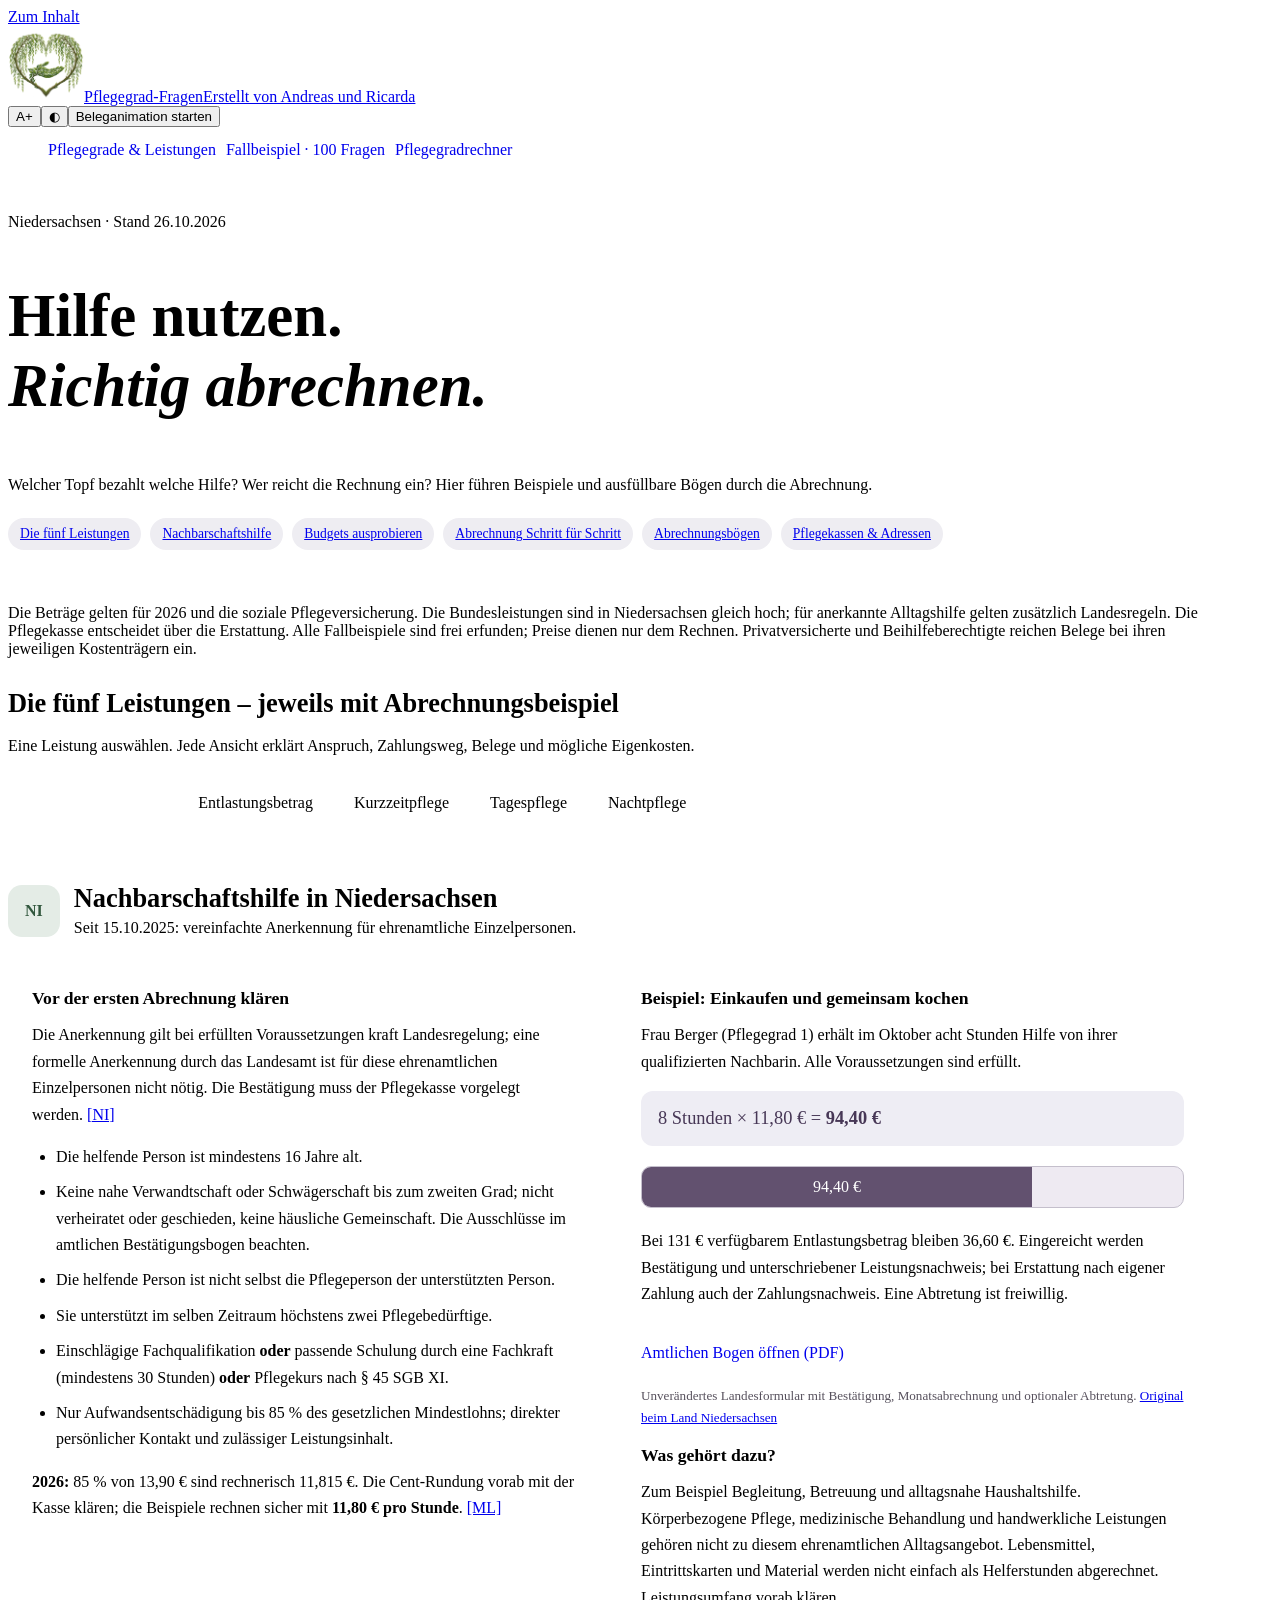
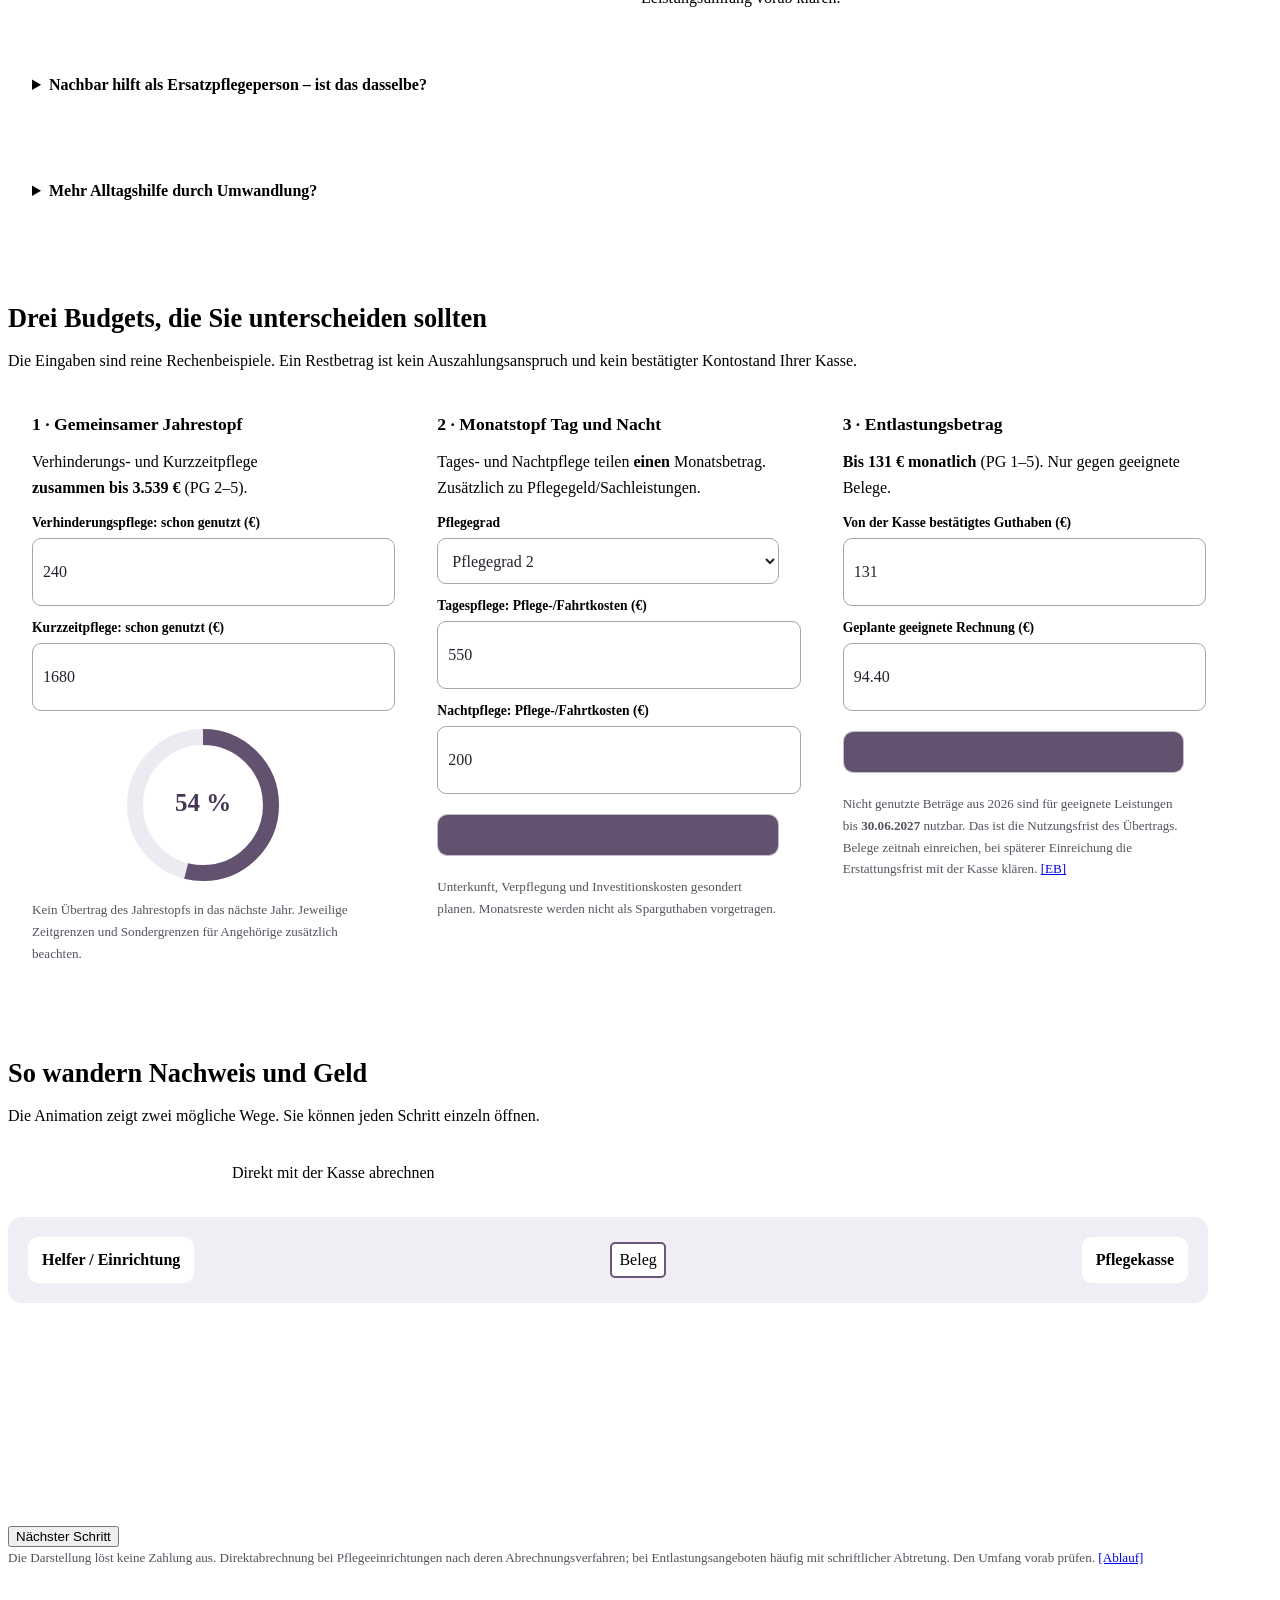
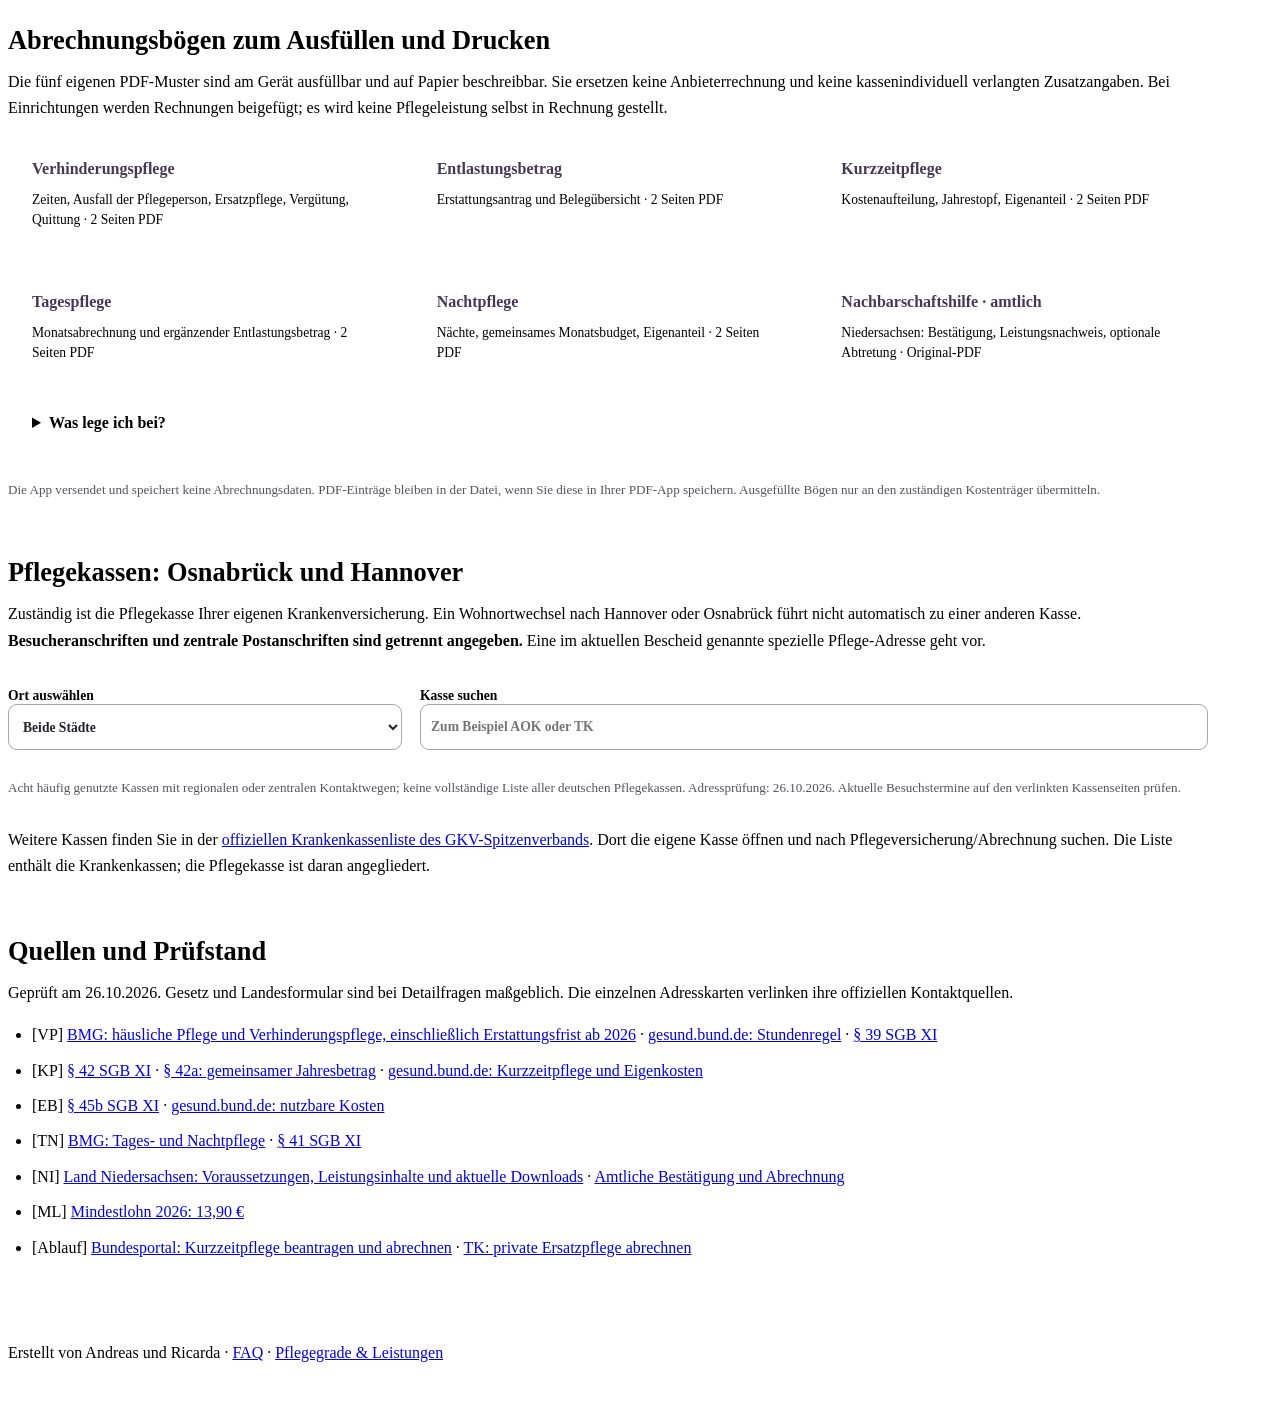
==== commit 80d2b67b: "Ergänze fünf bebilderte Abrechnungsabläufe und verbessere Begriffshilfe, Animationspausen und Handyl" ====
--- a/abrechnung-template.html
+++ b/abrechnung-template.html
@@ -1,7 +1,7 @@
 <!doctype html>
 <html lang="de"><head><meta charset="utf-8"><meta name="viewport" content="width=device-width, initial-scale=1"><meta name="theme-color" content="#504260"><meta name="description" content="Pflegeleistungen in Niedersachsen abrechnen: fünf Leistungsarten, Nachbarschaftshilfe, Fallbeispiele, Budgetgrafiken, ausfüllbare PDF-Bögen und Pflegekassen in Osnabrück und Hannover."><meta name="author" content="Andreas und Ricarda"><title>Abrechnung & Nachbarschaftshilfe · Pflegegrad-Fragen</title><link rel="icon" href="./assets/weidenherz-logo.png"><style>__BASE_CSS__</style><link rel="stylesheet" href="./abrechnung.css"></head>
 <body data-billing="true"><a class="skip" href="#inhalt">Zum Inhalt</a>
-<header><div class="topbar"><a class="brand" href="./"><img class="brand-logo" src="./assets/weidenherz-logo.png" width="76" height="76" alt="Zwei Weiden formen ein Herz mit einem handförmigen Busch darin"><span class="brand-text"><span class="brand-name">Pflegegrad-Fragen</span><span class="brand-credit">Erstellt von Andreas und Ricarda</span></span></a><div class="top-actions"><button class="icon-btn" id="large" aria-pressed="false" aria-label="Größere Schrift">A+</button><button class="icon-btn" id="contrast" aria-label="Hohen Kontrast umschalten" aria-pressed="false">◐</button><button class="subtle" id="motion" aria-pressed="false">Animation starten</button></div></div></header>
+<header><div class="topbar"><a class="brand" href="./"><img class="brand-logo" src="./assets/weidenherz-logo.png" width="76" height="76" alt="Zwei Weiden formen ein Herz mit einem handförmigen Busch darin"><span class="brand-text"><span class="brand-name">Pflegegrad-Fragen</span><span class="brand-credit">Erstellt von Andreas und Ricarda</span></span></a><div class="top-actions"><button class="icon-btn" id="large" aria-pressed="false" aria-label="Größere Schrift">A+</button><button class="icon-btn" id="contrast" aria-label="Hohen Kontrast umschalten" aria-pressed="false">◐</button><button class="subtle" id="motion" aria-pressed="false">Beleganimation starten</button></div></div></header>
 <nav class="section-nav" aria-label="App-Bereiche"><a class="subtle" href="./">Pflegegrade &amp; Leistungen</a><a class="subtle" href="./fallbeispiel.html">Fallbeispiel · 100 Fragen</a><a class="subtle" href="./pflegegradrechner.html">Pflegegradrechner</a><a class="subtle" href="./abrechnung.html" aria-current="page">Abrechnung &amp; Nachbarschaftshilfe</a></nav>
 <main class="main billing" id="inhalt">
 <section class="hero"><div class="eyebrow"><span class="dot"></span>Niedersachsen · Stand 26.10.2026</div><h1>Hilfe nutzen.<br><em>Richtig abrechnen.</em></h1><p class="intro">Welcher Topf bezahlt welche Hilfe? Wer reicht die Rechnung ein? Hier führen Beispiele und ausfüllbare Bögen durch die Abrechnung.</p><nav class="jump" aria-label="Inhalt"><a href="#leistungen">Die fünf Leistungen</a><a href="#nachbarschaft">Nachbarschaftshilfe</a><a href="#budget">Budgets ausprobieren</a><a href="#weg">Abrechnung Schritt für Schritt</a><a href="#boegen">Abrechnungsbögen</a><a href="#kontakte">Pflegekassen &amp; Adressen</a></nav></section>
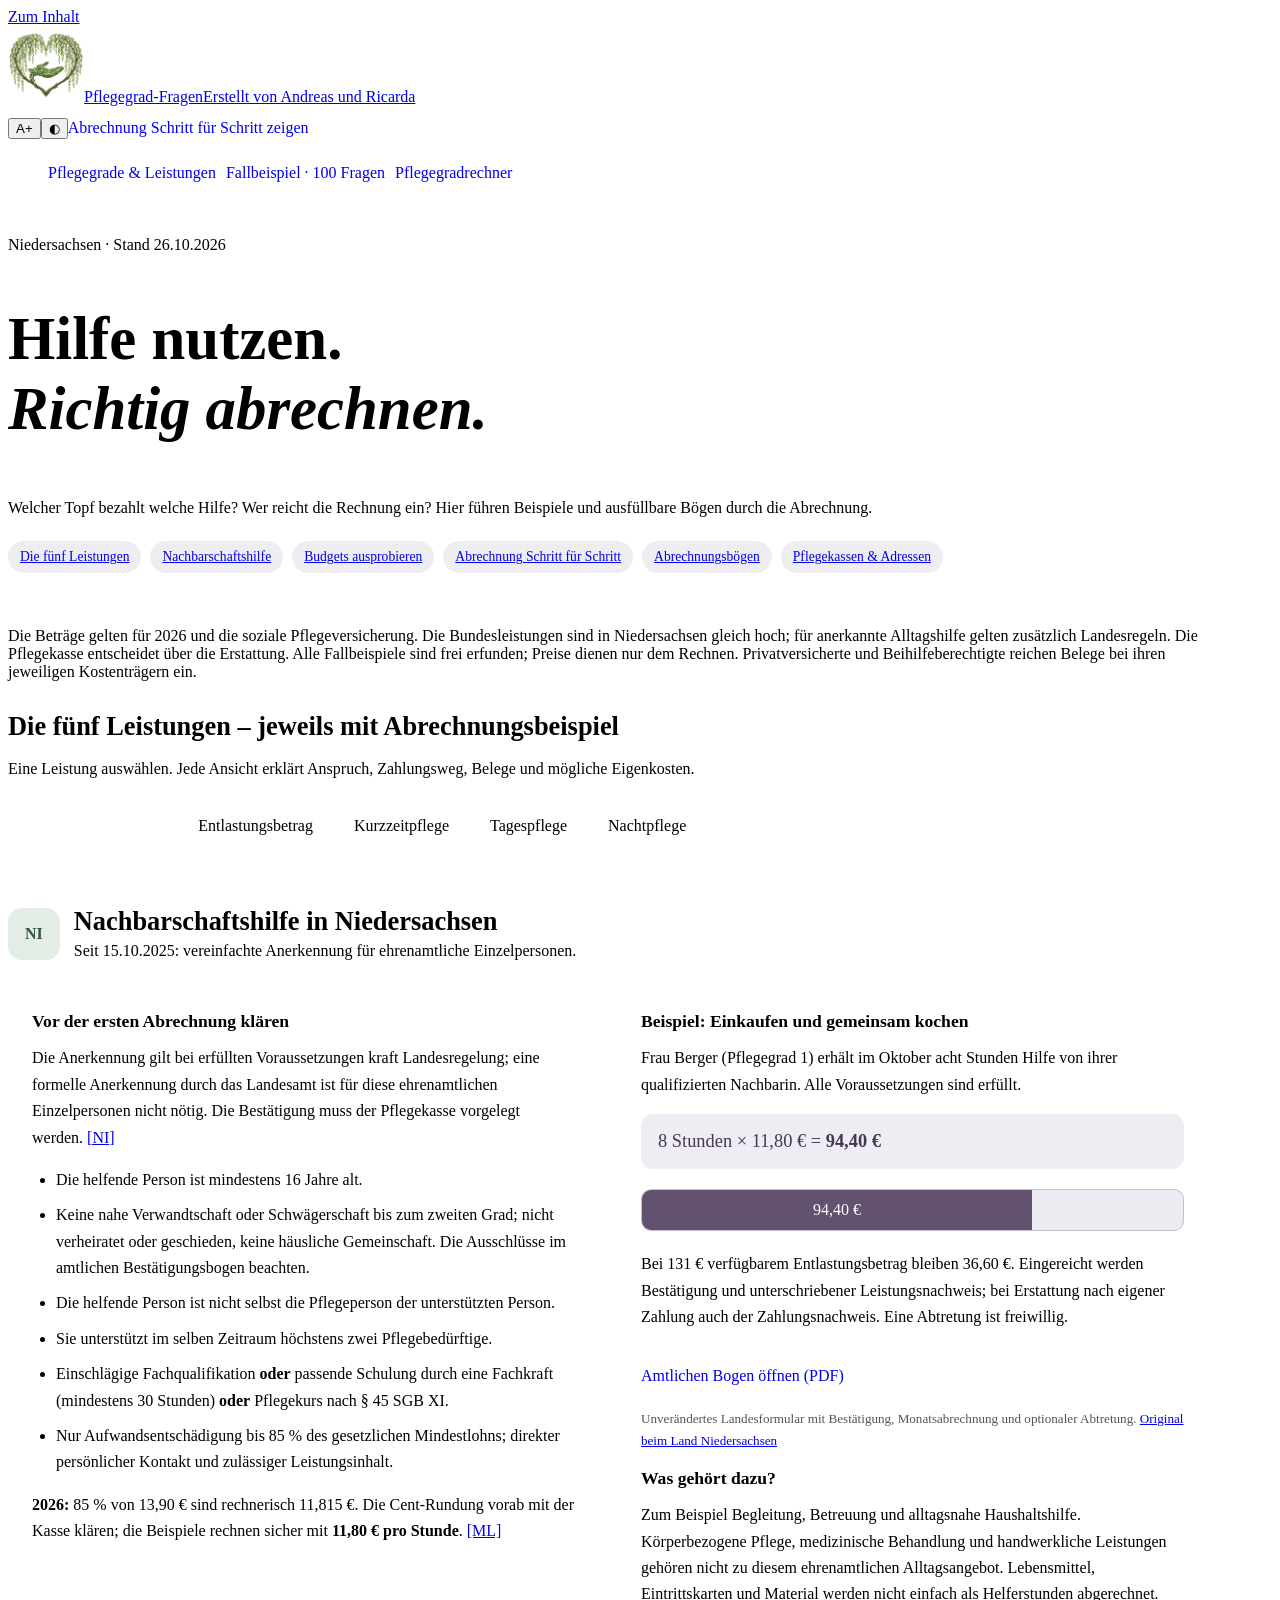
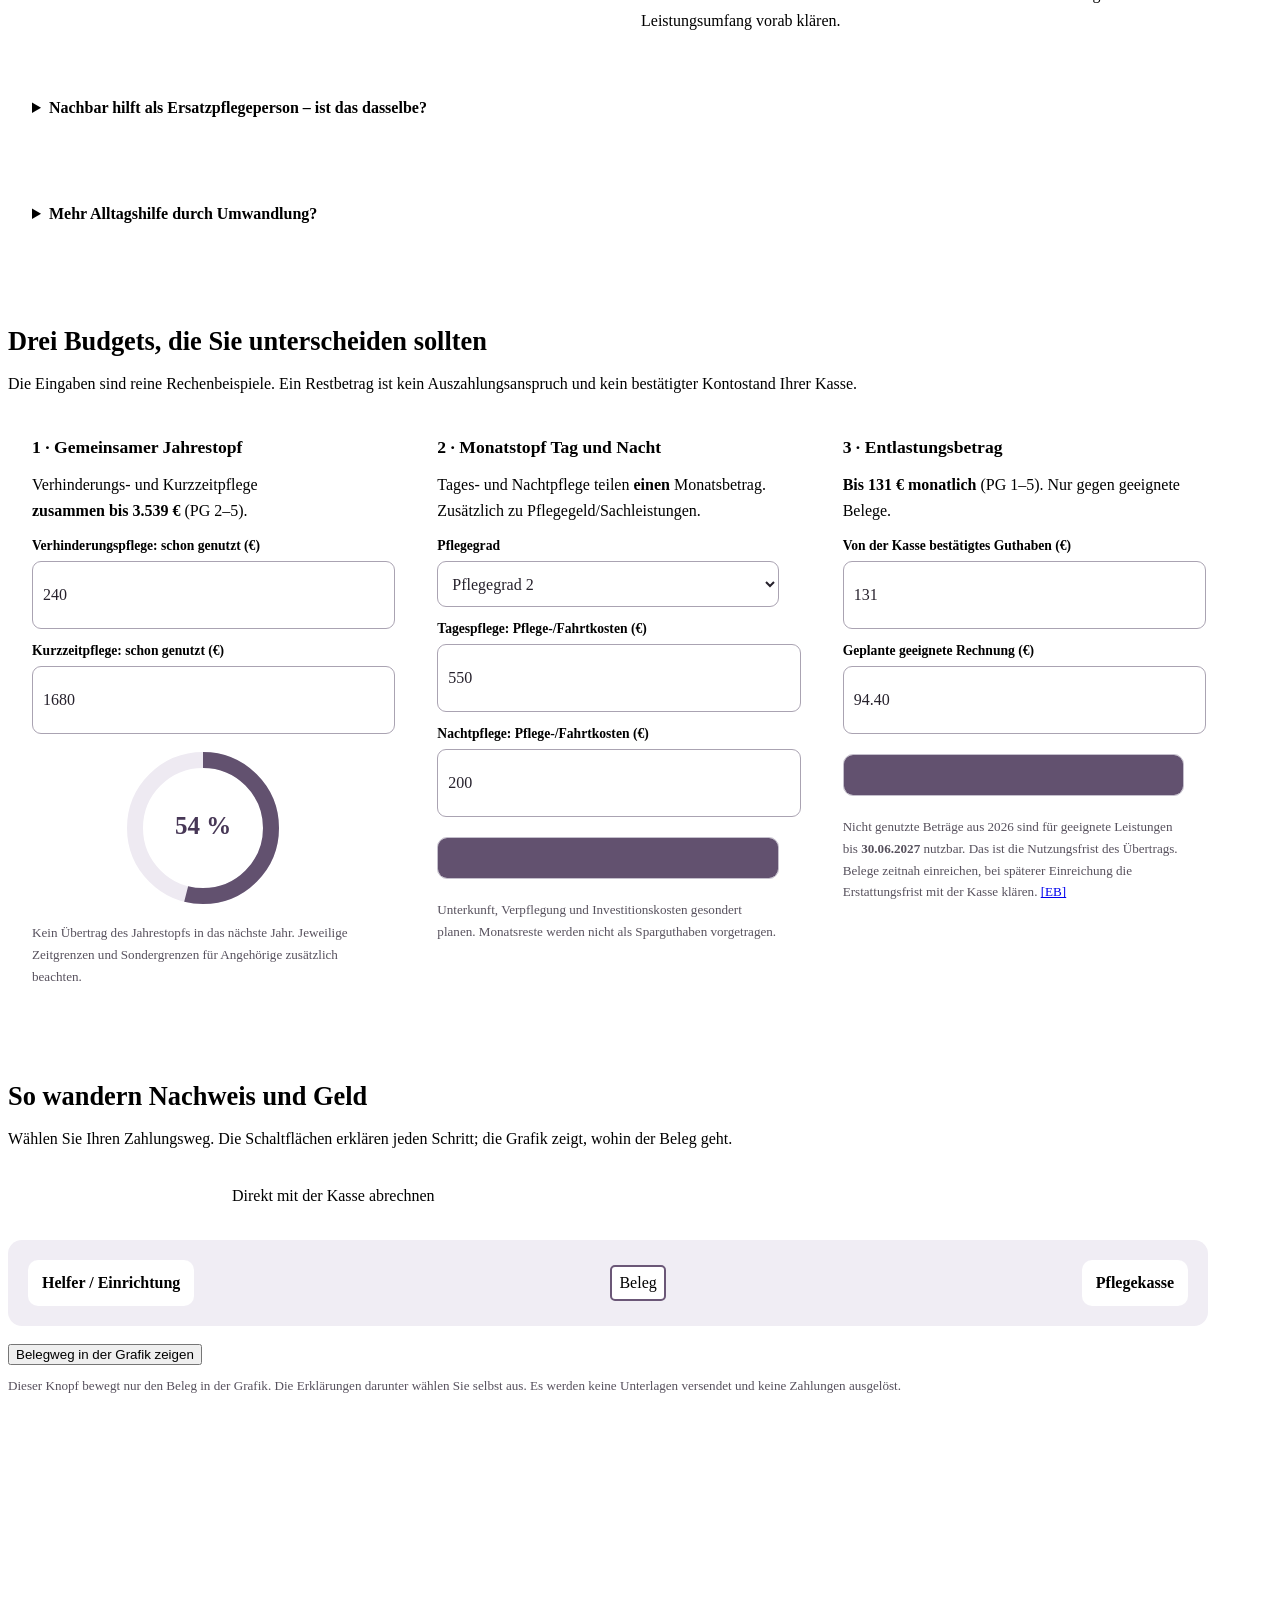
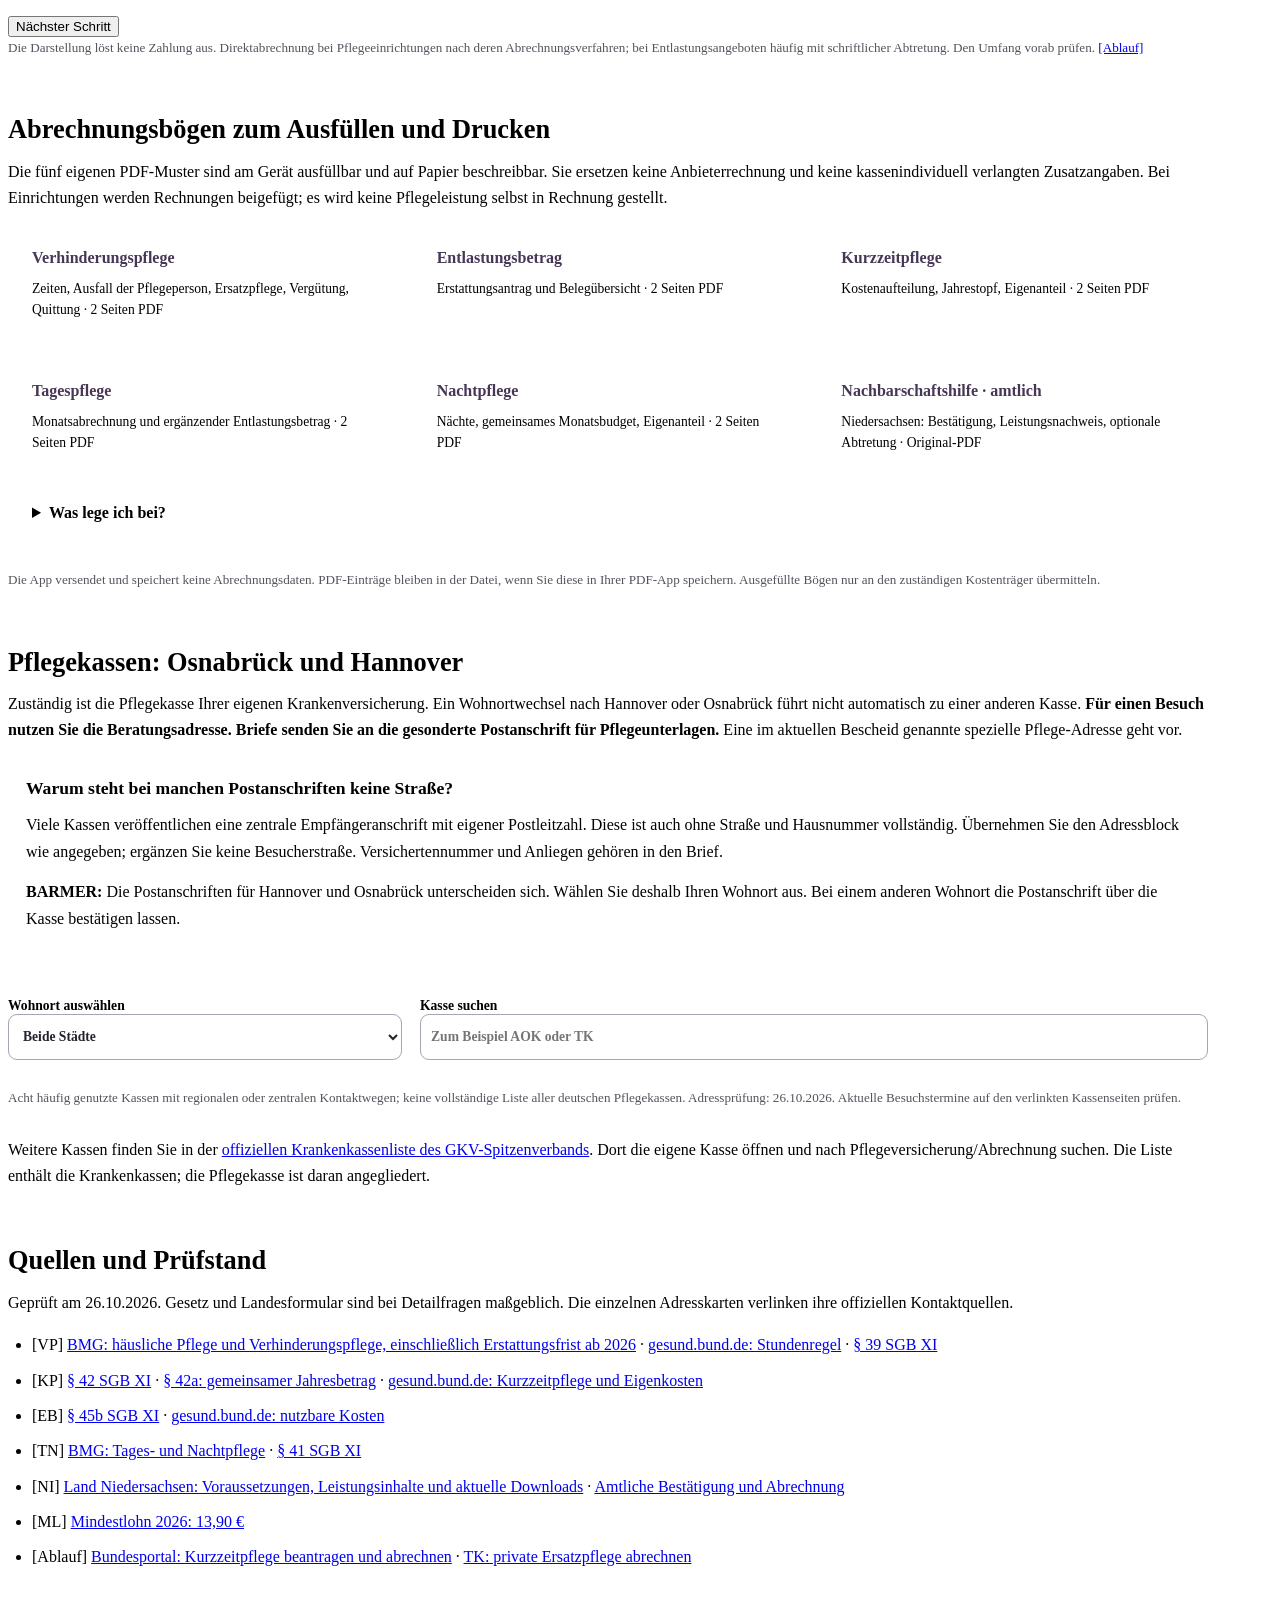
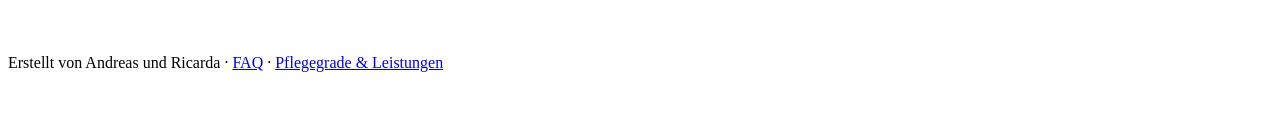
==== commit 113ab0e6: "Clarify step-by-step controls and correct regional care fund mailing addresses" ====
--- a/abrechnung-template.html
+++ b/abrechnung-template.html
@@ -1,7 +1,7 @@
 <!doctype html>
 <html lang="de"><head><meta charset="utf-8"><meta name="viewport" content="width=device-width, initial-scale=1"><meta name="theme-color" content="#504260"><meta name="description" content="Pflegeleistungen in Niedersachsen abrechnen: fünf Leistungsarten, Nachbarschaftshilfe, Fallbeispiele, Budgetgrafiken, ausfüllbare PDF-Bögen und Pflegekassen in Osnabrück und Hannover."><meta name="author" content="Andreas und Ricarda"><title>Abrechnung & Nachbarschaftshilfe · Pflegegrad-Fragen</title><link rel="icon" href="./assets/weidenherz-logo.png"><style>__BASE_CSS__</style><link rel="stylesheet" href="./abrechnung.css"></head>
 <body data-billing="true"><a class="skip" href="#inhalt">Zum Inhalt</a>
-<header><div class="topbar"><a class="brand" href="./"><img class="brand-logo" src="./assets/weidenherz-logo.png" width="76" height="76" alt="Zwei Weiden formen ein Herz mit einem handförmigen Busch darin"><span class="brand-text"><span class="brand-name">Pflegegrad-Fragen</span><span class="brand-credit">Erstellt von Andreas und Ricarda</span></span></a><div class="top-actions"><button class="icon-btn" id="large" aria-pressed="false" aria-label="Größere Schrift">A+</button><button class="icon-btn" id="contrast" aria-label="Hohen Kontrast umschalten" aria-pressed="false">◐</button><button class="subtle" id="motion" aria-pressed="false">Beleganimation starten</button></div></div></header>
+<header><div class="topbar"><a class="brand" href="./"><img class="brand-logo" src="./assets/weidenherz-logo.png" width="76" height="76" alt="Zwei Weiden formen ein Herz mit einem handförmigen Busch darin"><span class="brand-text"><span class="brand-name">Pflegegrad-Fragen</span><span class="brand-credit">Erstellt von Andreas und Ricarda</span></span></a><div class="top-actions"><button class="icon-btn" id="large" aria-pressed="false" aria-label="Größere Schrift">A+</button><button class="icon-btn" id="contrast" aria-label="Hohen Kontrast umschalten" aria-pressed="false">◐</button><a class="subtle billing-guide-link" href="#weg">Abrechnung Schritt für Schritt zeigen</a></div></div></header>
 <nav class="section-nav" aria-label="App-Bereiche"><a class="subtle" href="./">Pflegegrade &amp; Leistungen</a><a class="subtle" href="./fallbeispiel.html">Fallbeispiel · 100 Fragen</a><a class="subtle" href="./pflegegradrechner.html">Pflegegradrechner</a><a class="subtle" href="./abrechnung.html" aria-current="page">Abrechnung &amp; Nachbarschaftshilfe</a></nav>
 <main class="main billing" id="inhalt">
 <section class="hero"><div class="eyebrow"><span class="dot"></span>Niedersachsen · Stand 26.10.2026</div><h1>Hilfe nutzen.<br><em>Richtig abrechnen.</em></h1><p class="intro">Welcher Topf bezahlt welche Hilfe? Wer reicht die Rechnung ein? Hier führen Beispiele und ausfüllbare Bögen durch die Abrechnung.</p><nav class="jump" aria-label="Inhalt"><a href="#leistungen">Die fünf Leistungen</a><a href="#nachbarschaft">Nachbarschaftshilfe</a><a href="#budget">Budgets ausprobieren</a><a href="#weg">Abrechnung Schritt für Schritt</a><a href="#boegen">Abrechnungsbögen</a><a href="#kontakte">Pflegekassen &amp; Adressen</a></nav></section>
@@ -23,7 +23,7 @@
 <article class="card"><h3>2 · Monatstopf Tag und Nacht</h3><p>Tages- und Nachtpflege teilen <strong>einen</strong> Monatsbetrag. Zusätzlich zu Pflegegeld/Sachleistungen.</p><label for="dayGrade">Pflegegrad</label><select id="dayGrade"><option value="1">Pflegegrad 1</option><option value="2" selected>Pflegegrad 2</option><option value="3">Pflegegrad 3</option><option value="4">Pflegegrad 4</option><option value="5">Pflegegrad 5</option></select><label for="daySpent">Tagespflege: Pflege-/Fahrtkosten (€)</label><input id="daySpent" type="number" min="0" step="0.01" value="550"><label for="nightSpent">Nachtpflege: Pflege-/Fahrtkosten (€)</label><input id="nightSpent" type="number" min="0" step="0.01" value="200"><div class="bar" role="img" id="dayBar" aria-label="Nutzung des Tages- und Nachtpflegebudgets"><span id="dayFill"></span></div><output id="dayResult" aria-live="polite"></output><p class="small">Unterkunft, Verpflegung und Investitionskosten gesondert planen. Monatsreste werden nicht als Sparguthaben vorgetragen.</p></article>
 <article class="card"><h3>3 · Entlastungsbetrag</h3><p><strong>Bis 131 € monatlich</strong> (PG 1–5). Nur gegen geeignete Belege.</p><label for="reliefAvailable">Von der Kasse bestätigtes Guthaben (€)</label><input id="reliefAvailable" type="number" min="0" step="0.01" value="131"><label for="reliefUse">Geplante geeignete Rechnung (€)</label><input id="reliefUse" type="number" min="0" step="0.01" value="94.40"><div class="bar" id="reliefBar" role="img" aria-label="Nutzung des Entlastungsbetrags"><span id="reliefFill"></span></div><output id="reliefResult" aria-live="polite"></output><p class="small">Nicht genutzte Beträge aus 2026 sind für geeignete Leistungen bis <strong>30.06.2027</strong> nutzbar. Das ist die Nutzungsfrist des Übertrags. Belege zeitnah einreichen, bei späterer Einreichung die Erstattungsfrist mit der Kasse klären. <a href="#s-eb">[EB]</a></p></article></div></section>
 
-<section id="weg"><h2>So wandern Nachweis und Geld</h2><p>Die Animation zeigt zwei mögliche Wege. Sie können jeden Schritt einzeln öffnen.</p><div class="choices" role="group" aria-label="Zahlungsweg"><button class="choice" data-route="refund" aria-pressed="true">Ich zahle – Kasse erstattet</button><button class="choice" data-route="direct" aria-pressed="false">Direkt mit der Kasse abrechnen</button></div><div class="payment-scene" aria-hidden="true"><span>Helfer / Einrichtung</span><span class="document">Beleg</span><span>Pflegekasse</span></div><div id="routeSteps" class="route-steps" role="group" aria-label="Abrechnungsschritte"></div><article class="card route-detail" id="routeDetail" aria-live="polite"></article><button class="primary" id="nextRoute">Nächster Schritt</button><p class="small">Die Darstellung löst keine Zahlung aus. Direktabrechnung bei Pflegeeinrichtungen nach deren Abrechnungsverfahren; bei Entlastungsangeboten häufig mit schriftlicher Abtretung. Den Umfang vorab prüfen. <a href="#s-ablauf">[Ablauf]</a></p></section>
+<section id="weg"><h2>So wandern Nachweis und Geld</h2><p>Wählen Sie Ihren Zahlungsweg. Die Schaltflächen erklären jeden Schritt; die Grafik zeigt, wohin der Beleg geht.</p><div class="choices" role="group" aria-label="Zahlungsweg"><button class="choice" data-route="refund" aria-pressed="true">Ich zahle – Kasse erstattet</button><button class="choice" data-route="direct" aria-pressed="false">Direkt mit der Kasse abrechnen</button></div><div class="payment-scene" aria-hidden="true"><span>Helfer / Einrichtung</span><span class="document">Beleg</span><span>Pflegekasse</span></div><button class="subtle" id="motion" aria-pressed="false" aria-describedby="motionHelp">Belegweg in der Grafik zeigen</button><p class="small" id="motionHelp">Dieser Knopf bewegt nur den Beleg in der Grafik. Die Erklärungen darunter wählen Sie selbst aus. Es werden keine Unterlagen versendet und keine Zahlungen ausgelöst.</p><div id="routeSteps" class="route-steps" role="group" aria-label="Abrechnungsschritte"></div><article class="card route-detail" id="routeDetail" aria-live="polite"></article><button class="primary" id="nextRoute">Nächster Schritt</button><p class="small">Die Darstellung löst keine Zahlung aus. Direktabrechnung bei Pflegeeinrichtungen nach deren Abrechnungsverfahren; bei Entlastungsangeboten häufig mit schriftlicher Abtretung. Den Umfang vorab prüfen. <a href="#s-ablauf">[Ablauf]</a></p></section>
 
 <section id="boegen"><h2>Abrechnungsbögen zum Ausfüllen und Drucken</h2><p>Die fünf eigenen PDF-Muster sind am Gerät ausfüllbar und auf Papier beschreibbar. Sie ersetzen keine Anbieterrechnung und keine kassenindividuell verlangten Zusatzangaben. Bei Einrichtungen werden Rechnungen beigefügt; es wird keine Pflegeleistung selbst in Rechnung gestellt.</p><div class="forms-grid">
 <a class="card form-link" href="./formulare/Verhinderungspflege_Abrechnung.pdf" target="_blank" rel="noopener"><strong>Verhinderungspflege</strong><span>Zeiten, Ausfall der Pflegeperson, Ersatzpflege, Vergütung, Quittung · 2 Seiten PDF</span></a>
@@ -35,7 +35,7 @@
 <details class="card"><summary>Was lege ich bei?</summary><ul><li>Vollständige Rechnung oder unterschriebener Leistungsnachweis mit Datum, Umfang, Preis und Leistungsart.</li><li>Bei Kostenerstattung nach eigener Zahlung: Quittung oder geeigneter Überweisungsnachweis, soweit benötigt.</li><li>Bei Nachbarschaftshilfe: die erforderliche Bestätigung; Qualifikationsnachweis bereithalten.</li><li>Bei Direktzahlung: passende Vereinbarung/Abtretung, soweit erforderlich. Nicht dieselben Kosten zusätzlich selbst zur Erstattung einreichen.</li><li>Bei Vertretung: Vollmacht oder Nachweis der gesetzlichen Vertretung, wenn der Kasse nicht bereits bekannt.</li><li>Kopie und Eingangsbestätigung aufbewahren; bei Ablehnung einen nachvollziehbaren schriftlichen Bescheid verlangen.</li></ul></details>
 <p class="small">Die App versendet und speichert keine Abrechnungsdaten. PDF-Einträge bleiben in der Datei, wenn Sie diese in Ihrer PDF-App speichern. Ausgefüllte Bögen nur an den zuständigen Kostenträger übermitteln.</p></section>
 
-<section id="kontakte"><h2>Pflegekassen: Osnabrück und Hannover</h2><p>Zuständig ist die Pflegekasse Ihrer eigenen Krankenversicherung. Ein Wohnortwechsel nach Hannover oder Osnabrück führt nicht automatisch zu einer anderen Kasse. <strong>Besucheranschriften und zentrale Postanschriften sind getrennt angegeben.</strong> Eine im aktuellen Bescheid genannte spezielle Pflege-Adresse geht vor.</p><div class="contact-controls"><label>Ort auswählen<select id="city"><option value="all">Beide Städte</option><option value="os">Osnabrück</option><option value="ha">Hannover</option></select></label><label>Kasse suchen<input id="contactSearch" type="search" placeholder="Zum Beispiel AOK oder TK"></label></div><p class="small">Acht häufig genutzte Kassen mit regionalen oder zentralen Kontaktwegen; keine vollständige Liste aller deutschen Pflegekassen. Adressprüfung: 26.10.2026. Aktuelle Besuchstermine auf den verlinkten Kassenseiten prüfen.</p><div id="contactCards" class="grid2"></div><p id="contactCount" role="status"></p><p>Weitere Kassen finden Sie in der <a href="https://www.gkv-spitzenverband.de/service/krankenkassenliste/krankenkassen.jsp" target="_blank" rel="noopener">offiziellen Krankenkassenliste des GKV-Spitzenverbands</a>. Dort die eigene Kasse öffnen und nach Pflegeversicherung/Abrechnung suchen. Die Liste enthält die Krankenkassen; die Pflegekasse ist daran angegliedert.</p></section>
+<section id="kontakte"><h2>Pflegekassen: Osnabrück und Hannover</h2><p>Zuständig ist die Pflegekasse Ihrer eigenen Krankenversicherung. Ein Wohnortwechsel nach Hannover oder Osnabrück führt nicht automatisch zu einer anderen Kasse. <strong>Für einen Besuch nutzen Sie die Beratungsadresse. Briefe senden Sie an die gesonderte Postanschrift für Pflegeunterlagen.</strong> Eine im aktuellen Bescheid genannte spezielle Pflege-Adresse geht vor.</p><div class="address-help"><h3>Warum steht bei manchen Postanschriften keine Straße?</h3><p>Viele Kassen veröffentlichen eine zentrale Empfängeranschrift mit eigener Postleitzahl. Diese ist auch ohne Straße und Hausnummer vollständig. Übernehmen Sie den Adressblock wie angegeben; ergänzen Sie keine Besucherstraße. Versichertennummer und Anliegen gehören in den Brief.</p><p><strong>BARMER:</strong> Die Postanschriften für Hannover und Osnabrück unterscheiden sich. Wählen Sie deshalb Ihren Wohnort aus. Bei einem anderen Wohnort die Postanschrift über die Kasse bestätigen lassen.</p></div><div class="contact-controls"><label>Wohnort auswählen<select id="city"><option value="all">Beide Städte</option><option value="os">Osnabrück</option><option value="ha">Hannover</option></select></label><label>Kasse suchen<input id="contactSearch" type="search" placeholder="Zum Beispiel AOK oder TK"></label></div><p class="small">Acht häufig genutzte Kassen mit regionalen oder zentralen Kontaktwegen; keine vollständige Liste aller deutschen Pflegekassen. Adressprüfung: 26.10.2026. Aktuelle Besuchstermine auf den verlinkten Kassenseiten prüfen.</p><div id="contactCards" class="grid2"></div><p id="contactCount" role="status"></p><p>Weitere Kassen finden Sie in der <a href="https://www.gkv-spitzenverband.de/service/krankenkassenliste/krankenkassen.jsp" target="_blank" rel="noopener">offiziellen Krankenkassenliste des GKV-Spitzenverbands</a>. Dort die eigene Kasse öffnen und nach Pflegeversicherung/Abrechnung suchen. Die Liste enthält die Krankenkassen; die Pflegekasse ist daran angegliedert.</p></section>
 
 <section id="quellen"><h2>Quellen und Prüfstand</h2><p>Geprüft am 26.10.2026. Gesetz und Landesformular sind bei Detailfragen maßgeblich. Die einzelnen Adresskarten verlinken ihre offiziellen Kontaktquellen.</p><ul class="sources">
 <li id="s-vp">[VP] <a href="https://www.bundesgesundheitsministerium.de/pflege-zu-hause" target="_blank" rel="noopener">BMG: häusliche Pflege und Verhinderungspflege, einschließlich Erstattungsfrist ab 2026</a> · <a href="https://gesund.bund.de/verhinderungspflege" target="_blank" rel="noopener">gesund.bund.de: Stundenregel</a> · <a href="https://www.gesetze-im-internet.de/sgb_11/__39.html" target="_blank" rel="noopener">§ 39 SGB XI</a></li>
--- a/abrechnung.css
+++ b/abrechnung.css
@@ -1,2 +1,4 @@
 .section-nav{max-width:1280px;margin:auto;padding:14px 40px 0;display:flex;gap:10px;flex-wrap:wrap}.section-nav a{text-decoration:none;min-height:44px}.section-nav [aria-current=page]{background:var(--purple);color:white}.billing{max-width:1200px}.billing section{margin:28px 0 54px;scroll-margin-top:20px}.billing h1{font-size:clamp(2.3rem,5vw,3.8rem)}.billing h2{font-size:1.65rem;line-height:1.3;margin-bottom:12px}.billing h3{font-size:1.1rem;line-height:1.4;margin:0 0 12px}.billing p{line-height:1.65;margin:0 0 14px}.billing ul,.billing ol{padding-left:24px;line-height:1.65}.billing li{margin-bottom:9px}.jump,.choices{display:flex;gap:9px;flex-wrap:wrap;margin:20px 0}.jump a{padding:8px 12px;background:#eeedf2;border-radius:20px;font-size:.85rem}.choice{border:1px solid var(--line);border-radius:12px;background:white;padding:12px 16px;min-height:48px;font:inherit;color:var(--ink);cursor:pointer}.choice[aria-pressed=true]{background:var(--purple);color:white}.grid2{display:grid;grid-template-columns:1fr 1fr;gap:18px}.card{border:1px solid var(--line);background:white;border-radius:17px;padding:24px;min-width:0}.card+.card:not(.grid2>.card):not(.budget-grid>.card):not(.forms-grid>.card){margin-top:14px}.card .small,.small{font-size:.82rem;color:#57515d}.pill{display:inline-block;border-radius:30px;background:#e5ece6;color:#274d3a;padding:7px 12px;font-size:.82rem;font-weight:700;margin-bottom:12px}.equation{background:#eeedf4;color:#473756;border-radius:12px;padding:17px;margin:16px 0;font-size:1.15rem}.case{border-left:5px solid #70927a;background:#f0f5f0;padding:20px;border-radius:12px;margin-top:18px}.case h3{color:#31573d}.service-top{display:flex;align-items:center;gap:16px;margin-bottom:18px}.service-top svg{flex-shrink:0;width:64px;height:64px;color:#66516e}.badge-row{display:flex;gap:8px;flex-wrap:wrap}.badge-row span{padding:7px 10px;background:#f1edf5;border-radius:8px;font-size:.8rem}.cost-chart{display:flex;min-height:46px;border-radius:10px;overflow:hidden;margin:16px 0;border:1px solid #c4bfcc;background:#e5e1eb}.cost-chart span{display:grid;place-items:center;color:white;background:#62516f;transition:width .7s;min-width:0;font-size:.8rem}.cost-chart span.own{background:#806246}.legend{display:flex;gap:14px;flex-wrap:wrap;font-size:.83rem;margin-bottom:14px}.legend strong{color:#473756}.section-title{display:flex;align-items:center;gap:14px;margin-bottom:20px}.section-title h2,.section-title p{margin:0}.number{background:#e4ece6;border-radius:14px;padding:17px;font-weight:800;color:#31573d}.bar{height:40px;background:#eeeaf2;border-radius:10px;overflow:hidden;margin:20px 0;border:1px solid #c4bfcc}.bar>span{display:flex;align-items:center;justify-content:center;height:100%;background:#62516f;color:white;transition:width .7s;white-space:nowrap}.budget-grid{display:grid;grid-template-columns:repeat(3,1fr);gap:16px}.billing label{display:block;font-weight:600;font-size:.85rem;margin:14px 0 7px}.billing input,.billing select{width:100%;min-height:46px;border:1px solid #aaa3b2;border-radius:9px;padding:10px;color:#26212c;background:white;font:inherit}.billing input:invalid{border-color:#b04131}.billing output{display:block;font-weight:650;font-size:1rem;line-height:1.65}.error{color:#922f24}.donut{width:180px;display:block;margin:4px auto}.track,.arc{fill:none;stroke-width:16}.track{stroke:#eeeaf2}.arc{stroke:#62516f;transform:rotate(-90deg);transform-origin:90px 90px;stroke-dasharray:54 100;transition:stroke-dasharray .8s}.donut text{font-size:25px;fill:#473756;font-weight:750}.payment-scene{display:flex;justify-content:space-between;align-items:center;gap:14px;background:#f0edf4;padding:20px;border-radius:14px;position:relative;margin:18px 0;overflow:hidden}.payment-scene>span:not(.document){padding:14px;background:white;border-radius:10px;font-weight:650;z-index:1}.document{background:#fff;border:2px solid #6b5777;border-radius:5px;padding:7px;animation:travel 3.6s ease-in-out infinite}.route-steps{display:grid;grid-template-columns:repeat(4,1fr);gap:8px;margin-bottom:12px}.route-steps button{min-height:70px;border:1px solid #aaa3b2;border-radius:10px;padding:9px;font:inherit;background:white;color:#33273d;cursor:pointer}.route-steps [aria-pressed=true]{color:white;background:#62516f}.route-detail{min-height:130px;margin-bottom:15px}.forms-grid{display:grid;grid-template-columns:repeat(3,1fr);gap:14px}.form-link{display:flex;flex-direction:column;gap:12px;text-decoration:none;color:inherit}.form-link strong{color:#473756}.form-link span{font-size:.85rem;line-height:1.5}.linkbutton{display:inline-flex;text-decoration:none;margin:10px 0;min-height:44px;align-items:center}.billing details summary{cursor:pointer;font-weight:650;min-height:44px;line-height:1.5}.billing details[open] summary{margin-bottom:14px}.contact-controls{display:grid;grid-template-columns:1fr 2fr;gap:18px;margin:20px 0}.contact-links{display:flex;gap:12px;flex-wrap:wrap;font-size:.82rem}.contact-card address{font-style:normal;line-height:1.6}.contact-card .post{border-top:1px solid var(--line);padding-top:12px;margin-top:12px}.sources a,.contact-card a{overflow-wrap:anywhere}.large .billing{font-size:1.14rem}.billing a:focus-visible,.billing button:focus-visible,.billing input:focus-visible,.billing select:focus-visible{outline:3px solid #704c90;outline-offset:3px}.paused *{animation-play-state:paused!important;transition:none!important}.billing #servicePanel{animation:appear .35s}.billing footer{padding:25px 0;border-top:1px solid var(--line)}@keyframes travel{0%,15%{transform:translateX(-45px) rotate(-4deg)}70%,100%{transform:translateX(45px) rotate(4deg)}}@keyframes appear{from{opacity:.4;transform:translateY(6px)}to{opacity:1;transform:none}}@media(prefers-reduced-motion:reduce){*,*::before,*::after{animation:none!important;transition:none!important}}@media(max-width:900px){.budget-grid{grid-template-columns:1fr}.forms-grid{grid-template-columns:1fr 1fr}}@media(max-width:640px){.grid2,.forms-grid,.contact-controls{grid-template-columns:1fr}.card{padding:19px}.section-nav{padding:12px 18px 0}.section-nav a{font-size:.8rem}.choices{gap:7px}.choice{padding:10px 12px;flex:1 1 135px;font-size:.86rem}.route-steps{grid-template-columns:1fr 1fr}.payment-scene{font-size:.73rem;padding:12px;gap:6px}.payment-scene>span:not(.document){padding:10px}.document{padding:5px;animation-name:travelSmall}.service-top{align-items:flex-start}.billing h2{font-size:1.45rem}.billing section{margin-bottom:38px}.billing .intro{font-size:1rem}}@keyframes travelSmall{0%,15%{transform:translateX(-8px)}70%,100%{transform:translateX(8px)}}@media print{.main.billing{display:block!important}header,.section-nav,.jump,.choices,#weg,#budget,.contact-controls,button,.skip{display:none!important}.billing{max-width:none;padding:0}.billing section{margin:20px 0}.grid2,.forms-grid{display:block}.card{break-inside:avoid;margin-bottom:12px!important}.billing details{display:block}a{color:black}.billing h1{font-size:28pt}}
 @media(max-width:640px){.topbar{display:grid;grid-template-columns:minmax(0,1fr)}.topbar .brand{max-width:100%;flex:1 1 100%}.topbar .top-actions{max-width:none;width:100%;justify-content:flex-end;gap:8px}.topbar .top-actions button{min-height:44px}}
+
+.billing-guide-link{text-decoration:none;display:inline-flex;align-items:center;min-height:44px;max-width:100%;white-space:normal}.address-help{padding:18px;border:1px solid var(--line);border-radius:12px;background:var(--light)}.contact-card h4{font-size:1rem;line-height:1.5;margin:0 0 8px}.visit-address{margin:18px 0}.postal-address{padding:16px;background:var(--light);border:1px solid var(--line);border-radius:10px;margin:10px 0 12px;user-select:text}.address-source{display:inline-block;min-height:44px;align-content:center;font-size:.85rem}.contact-checked{margin-top:15px!important}.contact-more{margin:15px 0}.billing #motion{margin-bottom:10px}.contact-card .post{margin-bottom:18px}
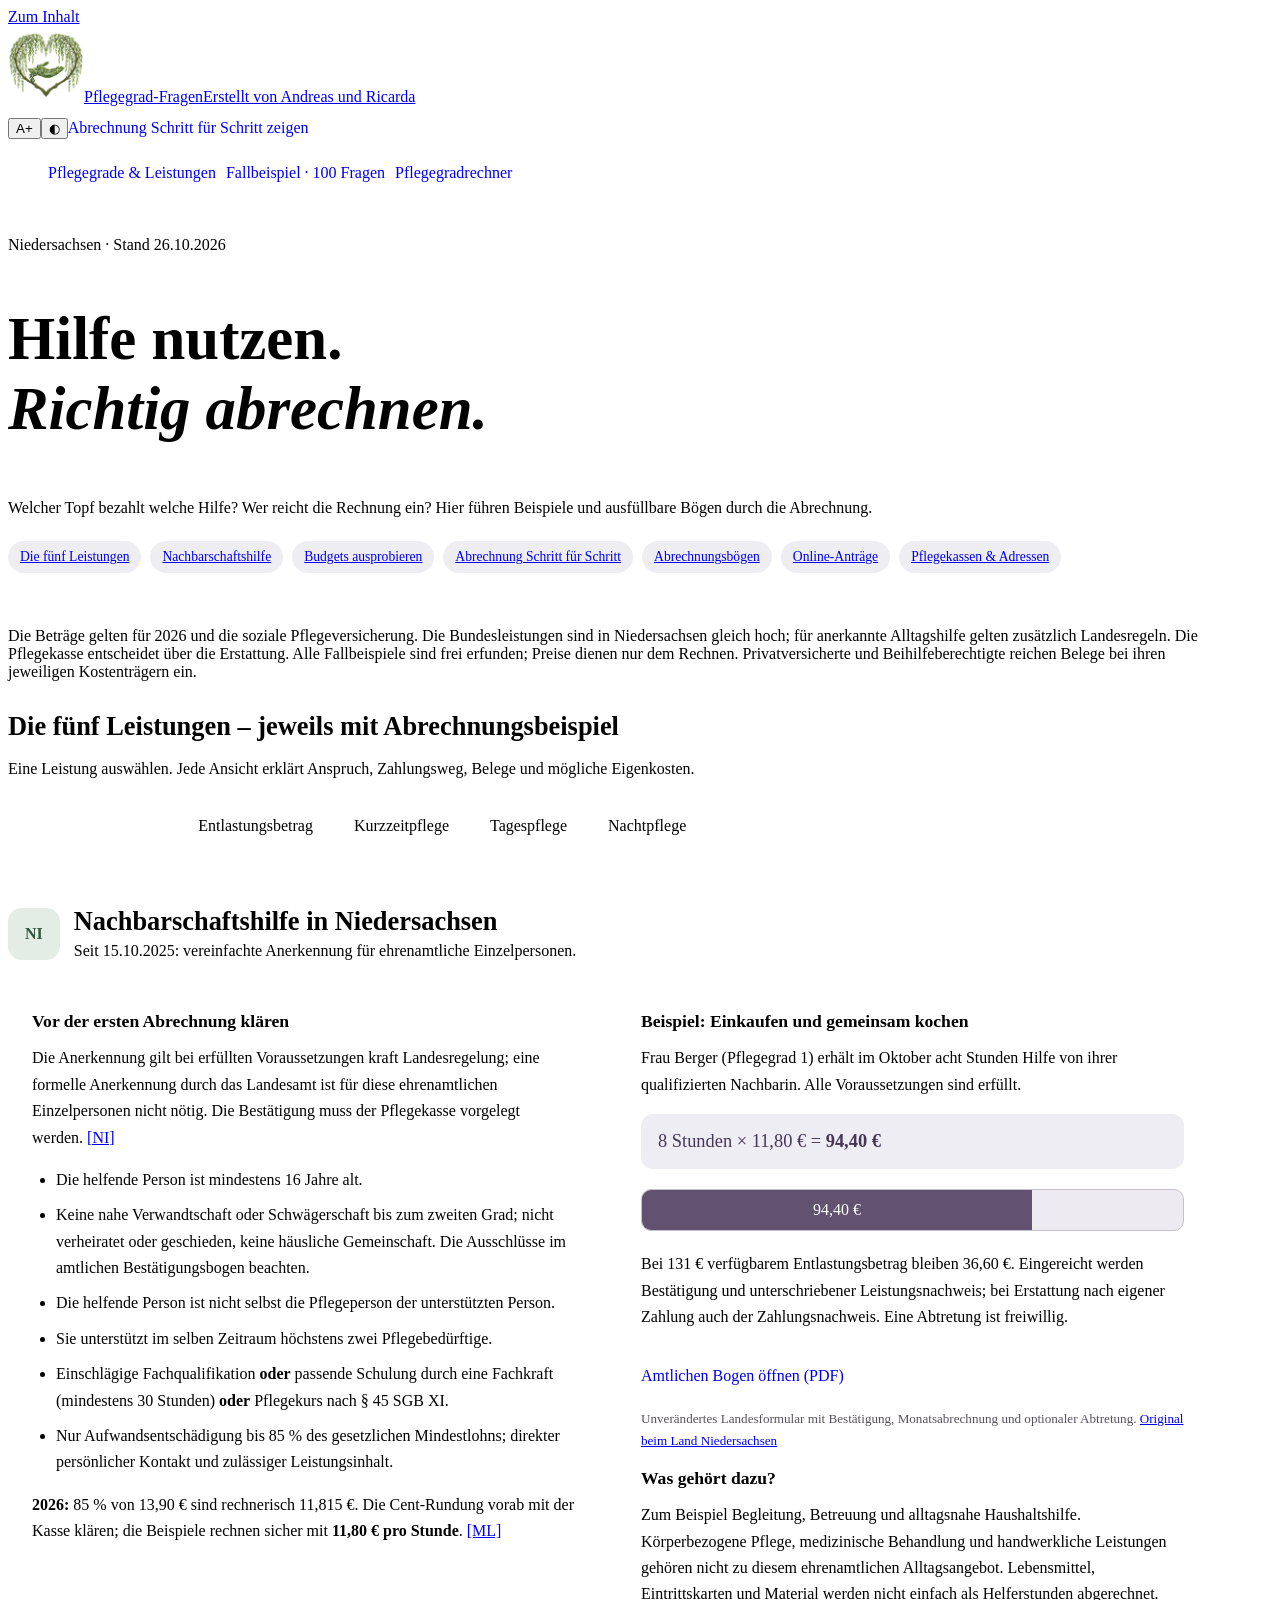
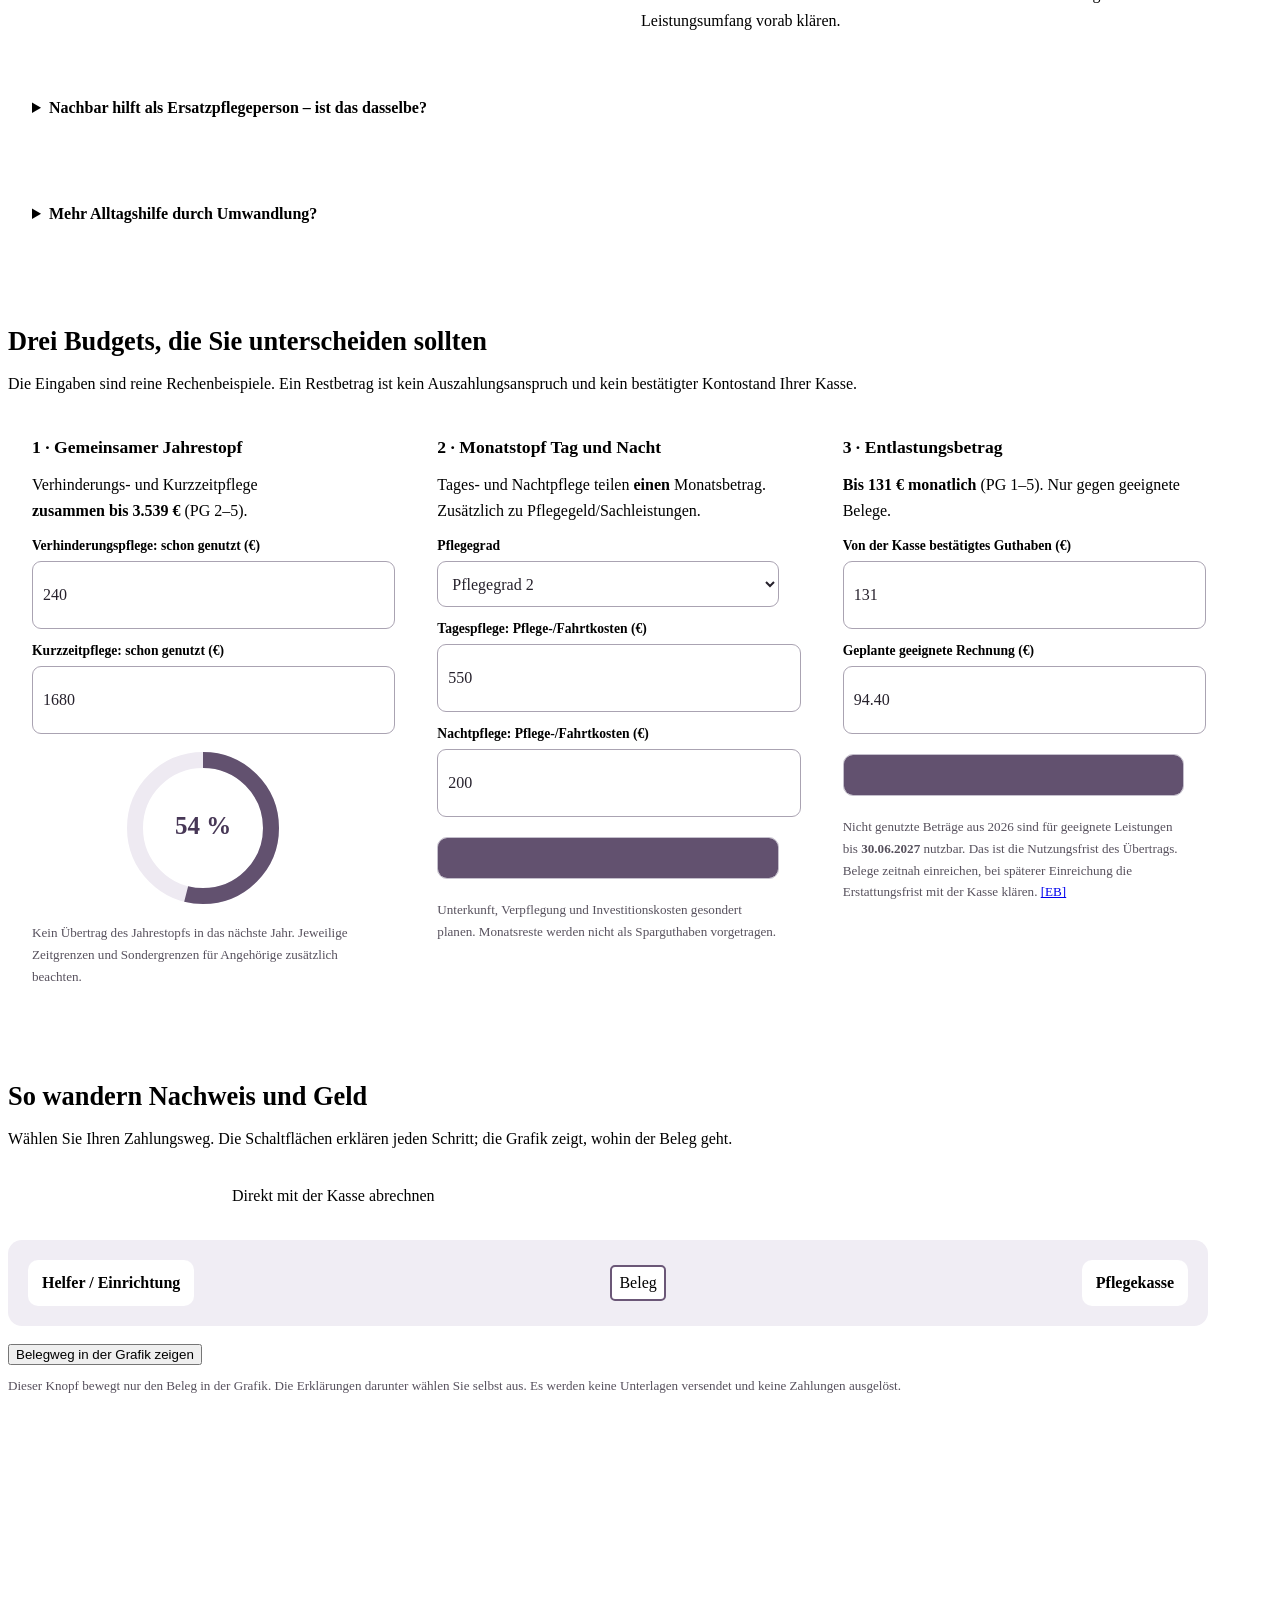
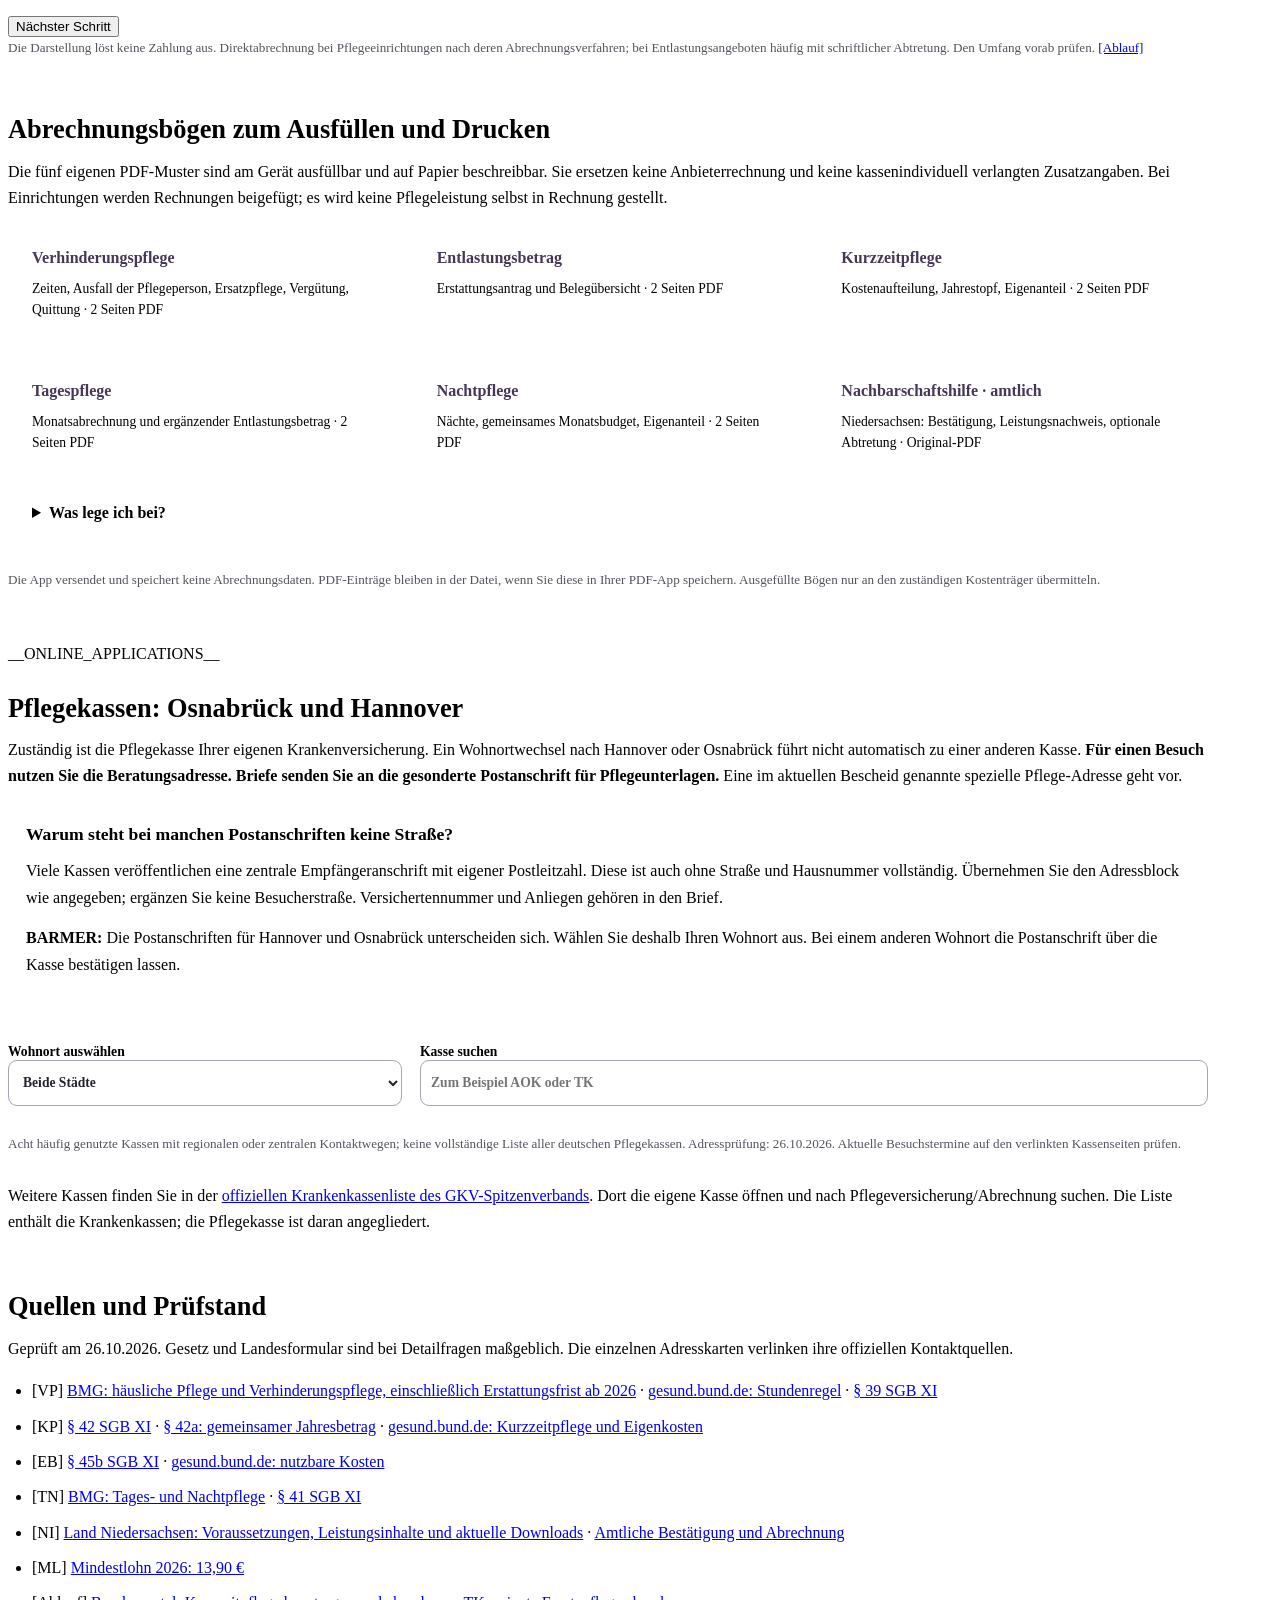
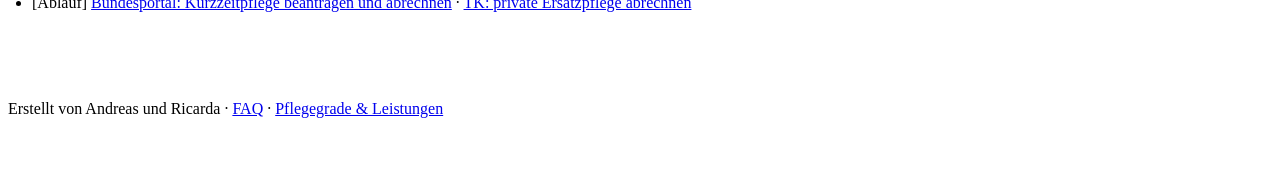
==== commit 4b1b8454: "Add contextual illustrated care guides and official online application directory" ====
--- a/abrechnung-template.html
+++ b/abrechnung-template.html
@@ -4,7 +4,7 @@
 <header><div class="topbar"><a class="brand" href="./"><img class="brand-logo" src="./assets/weidenherz-logo.png" width="76" height="76" alt="Zwei Weiden formen ein Herz mit einem handförmigen Busch darin"><span class="brand-text"><span class="brand-name">Pflegegrad-Fragen</span><span class="brand-credit">Erstellt von Andreas und Ricarda</span></span></a><div class="top-actions"><button class="icon-btn" id="large" aria-pressed="false" aria-label="Größere Schrift">A+</button><button class="icon-btn" id="contrast" aria-label="Hohen Kontrast umschalten" aria-pressed="false">◐</button><a class="subtle billing-guide-link" href="#weg">Abrechnung Schritt für Schritt zeigen</a></div></div></header>
 <nav class="section-nav" aria-label="App-Bereiche"><a class="subtle" href="./">Pflegegrade &amp; Leistungen</a><a class="subtle" href="./fallbeispiel.html">Fallbeispiel · 100 Fragen</a><a class="subtle" href="./pflegegradrechner.html">Pflegegradrechner</a><a class="subtle" href="./abrechnung.html" aria-current="page">Abrechnung &amp; Nachbarschaftshilfe</a></nav>
 <main class="main billing" id="inhalt">
-<section class="hero"><div class="eyebrow"><span class="dot"></span>Niedersachsen · Stand 26.10.2026</div><h1>Hilfe nutzen.<br><em>Richtig abrechnen.</em></h1><p class="intro">Welcher Topf bezahlt welche Hilfe? Wer reicht die Rechnung ein? Hier führen Beispiele und ausfüllbare Bögen durch die Abrechnung.</p><nav class="jump" aria-label="Inhalt"><a href="#leistungen">Die fünf Leistungen</a><a href="#nachbarschaft">Nachbarschaftshilfe</a><a href="#budget">Budgets ausprobieren</a><a href="#weg">Abrechnung Schritt für Schritt</a><a href="#boegen">Abrechnungsbögen</a><a href="#kontakte">Pflegekassen &amp; Adressen</a></nav></section>
+<section class="hero"><div class="eyebrow"><span class="dot"></span>Niedersachsen · Stand 26.10.2026</div><h1>Hilfe nutzen.<br><em>Richtig abrechnen.</em></h1><p class="intro">Welcher Topf bezahlt welche Hilfe? Wer reicht die Rechnung ein? Hier führen Beispiele und ausfüllbare Bögen durch die Abrechnung.</p><nav class="jump" aria-label="Inhalt"><a href="#leistungen">Die fünf Leistungen</a><a href="#nachbarschaft">Nachbarschaftshilfe</a><a href="#budget">Budgets ausprobieren</a><a href="#weg">Abrechnung Schritt für Schritt</a><a href="#boegen">Abrechnungsbögen</a><a href="#online-antraege">Online-Anträge</a><a href="#kontakte">Pflegekassen &amp; Adressen</a></nav></section>
 <div class="notice"><div>Die Beträge gelten für 2026 und die soziale Pflegeversicherung. Die Bundesleistungen sind in Niedersachsen gleich hoch; für anerkannte Alltagshilfe gelten zusätzlich Landesregeln. Die Pflegekasse entscheidet über die Erstattung. Alle Fallbeispiele sind frei erfunden; Preise dienen nur dem Rechnen. Privatversicherte und Beihilfeberechtigte reichen Belege bei ihren jeweiligen Kostenträgern ein.</div></div>
 
 <section id="leistungen"><h2>Die fünf Leistungen – jeweils mit Abrechnungsbeispiel</h2><p>Eine Leistung auswählen. Jede Ansicht erklärt Anspruch, Zahlungsweg, Belege und mögliche Eigenkosten.</p>
@@ -35,6 +35,7 @@
 <details class="card"><summary>Was lege ich bei?</summary><ul><li>Vollständige Rechnung oder unterschriebener Leistungsnachweis mit Datum, Umfang, Preis und Leistungsart.</li><li>Bei Kostenerstattung nach eigener Zahlung: Quittung oder geeigneter Überweisungsnachweis, soweit benötigt.</li><li>Bei Nachbarschaftshilfe: die erforderliche Bestätigung; Qualifikationsnachweis bereithalten.</li><li>Bei Direktzahlung: passende Vereinbarung/Abtretung, soweit erforderlich. Nicht dieselben Kosten zusätzlich selbst zur Erstattung einreichen.</li><li>Bei Vertretung: Vollmacht oder Nachweis der gesetzlichen Vertretung, wenn der Kasse nicht bereits bekannt.</li><li>Kopie und Eingangsbestätigung aufbewahren; bei Ablehnung einen nachvollziehbaren schriftlichen Bescheid verlangen.</li></ul></details>
 <p class="small">Die App versendet und speichert keine Abrechnungsdaten. PDF-Einträge bleiben in der Datei, wenn Sie diese in Ihrer PDF-App speichern. Ausgefüllte Bögen nur an den zuständigen Kostenträger übermitteln.</p></section>
 
+__ONLINE_APPLICATIONS__
 <section id="kontakte"><h2>Pflegekassen: Osnabrück und Hannover</h2><p>Zuständig ist die Pflegekasse Ihrer eigenen Krankenversicherung. Ein Wohnortwechsel nach Hannover oder Osnabrück führt nicht automatisch zu einer anderen Kasse. <strong>Für einen Besuch nutzen Sie die Beratungsadresse. Briefe senden Sie an die gesonderte Postanschrift für Pflegeunterlagen.</strong> Eine im aktuellen Bescheid genannte spezielle Pflege-Adresse geht vor.</p><div class="address-help"><h3>Warum steht bei manchen Postanschriften keine Straße?</h3><p>Viele Kassen veröffentlichen eine zentrale Empfängeranschrift mit eigener Postleitzahl. Diese ist auch ohne Straße und Hausnummer vollständig. Übernehmen Sie den Adressblock wie angegeben; ergänzen Sie keine Besucherstraße. Versichertennummer und Anliegen gehören in den Brief.</p><p><strong>BARMER:</strong> Die Postanschriften für Hannover und Osnabrück unterscheiden sich. Wählen Sie deshalb Ihren Wohnort aus. Bei einem anderen Wohnort die Postanschrift über die Kasse bestätigen lassen.</p></div><div class="contact-controls"><label>Wohnort auswählen<select id="city"><option value="all">Beide Städte</option><option value="os">Osnabrück</option><option value="ha">Hannover</option></select></label><label>Kasse suchen<input id="contactSearch" type="search" placeholder="Zum Beispiel AOK oder TK"></label></div><p class="small">Acht häufig genutzte Kassen mit regionalen oder zentralen Kontaktwegen; keine vollständige Liste aller deutschen Pflegekassen. Adressprüfung: 26.10.2026. Aktuelle Besuchstermine auf den verlinkten Kassenseiten prüfen.</p><div id="contactCards" class="grid2"></div><p id="contactCount" role="status"></p><p>Weitere Kassen finden Sie in der <a href="https://www.gkv-spitzenverband.de/service/krankenkassenliste/krankenkassen.jsp" target="_blank" rel="noopener">offiziellen Krankenkassenliste des GKV-Spitzenverbands</a>. Dort die eigene Kasse öffnen und nach Pflegeversicherung/Abrechnung suchen. Die Liste enthält die Krankenkassen; die Pflegekasse ist daran angegliedert.</p></section>
 
 <section id="quellen"><h2>Quellen und Prüfstand</h2><p>Geprüft am 26.10.2026. Gesetz und Landesformular sind bei Detailfragen maßgeblich. Die einzelnen Adresskarten verlinken ihre offiziellen Kontaktquellen.</p><ul class="sources">
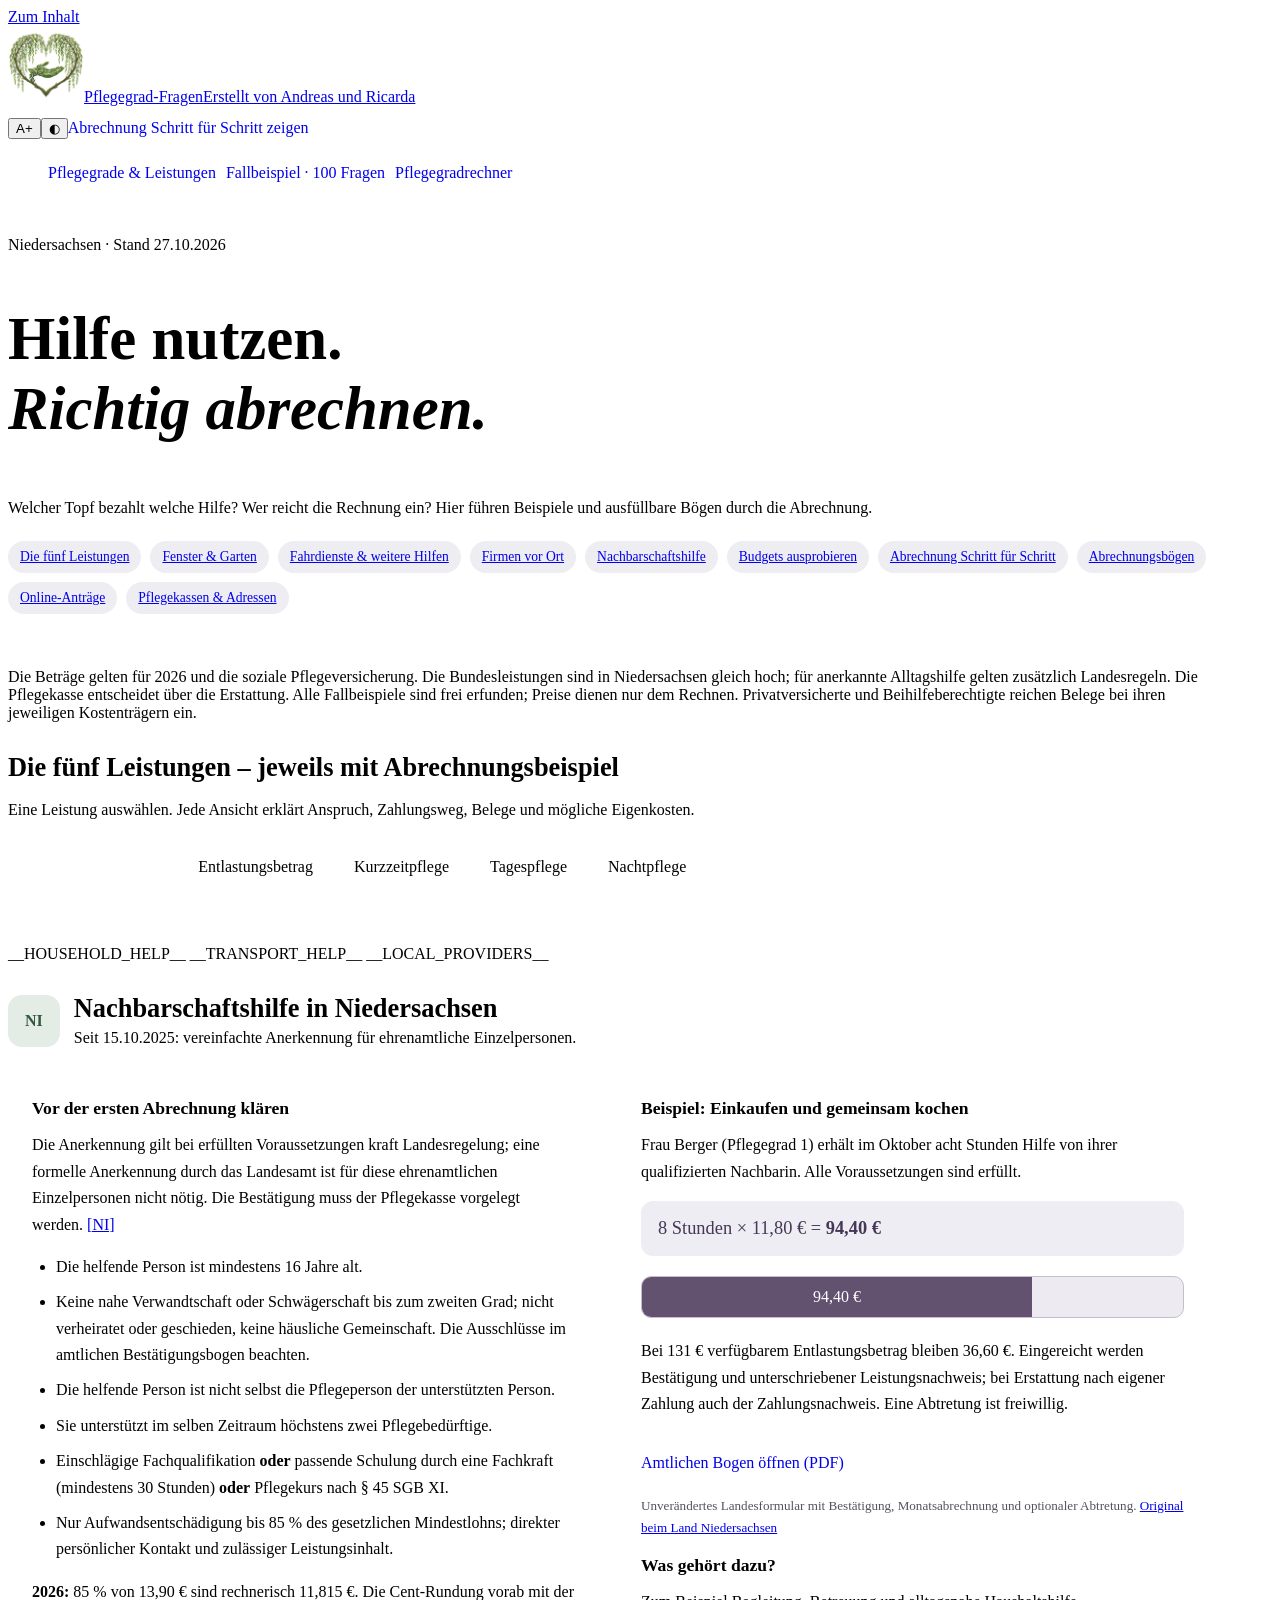
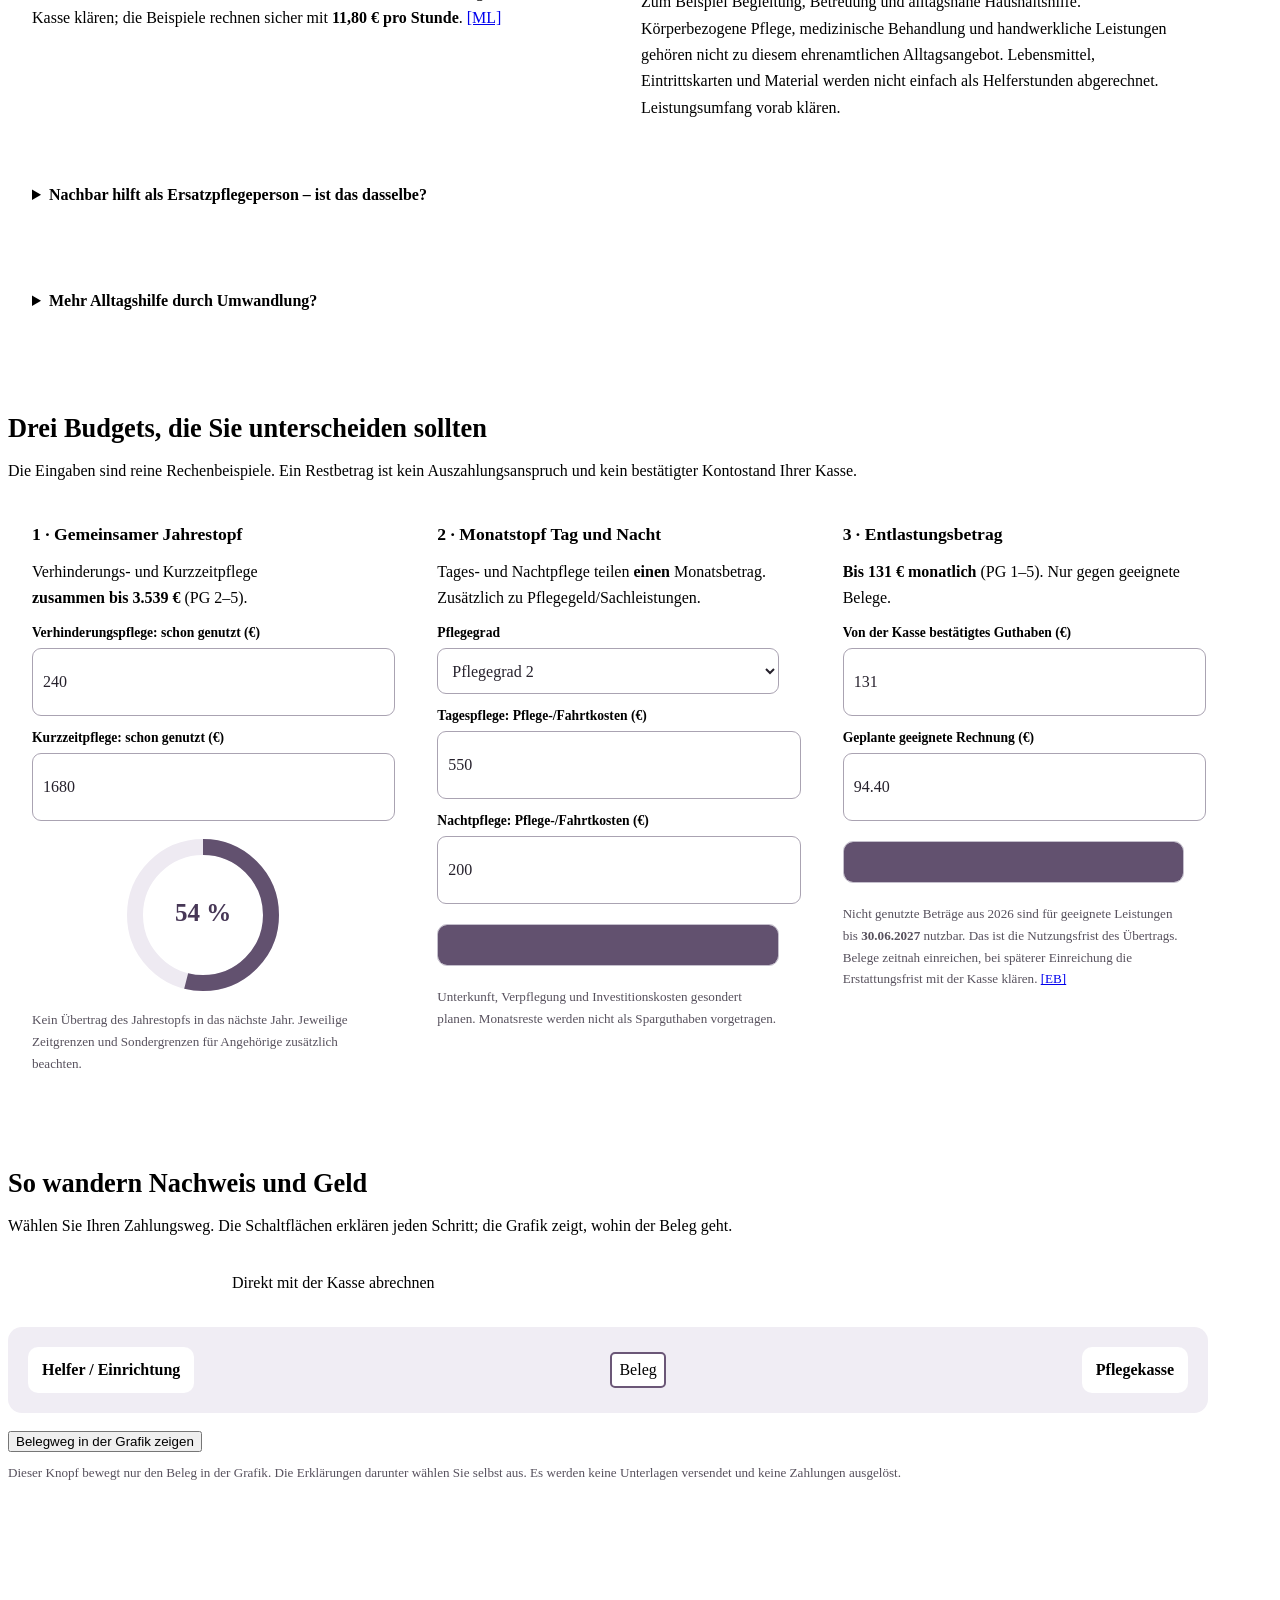
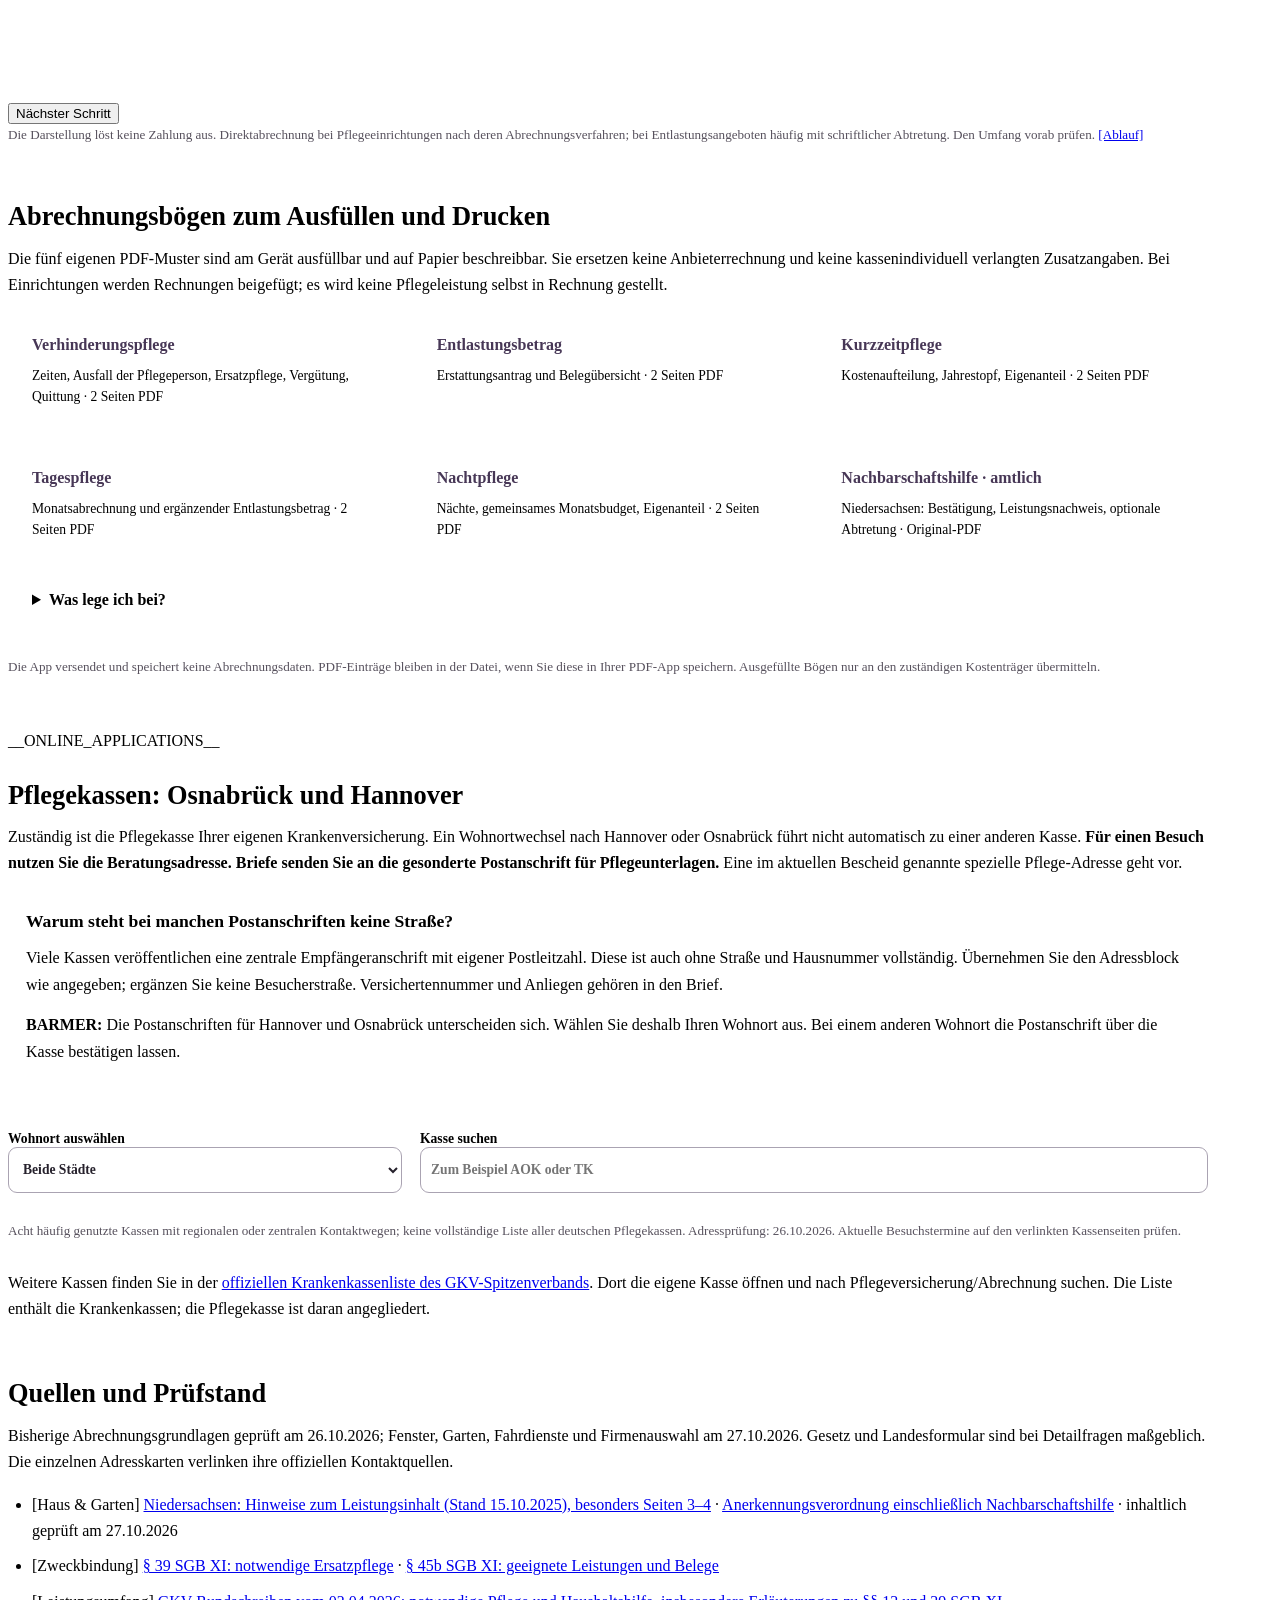
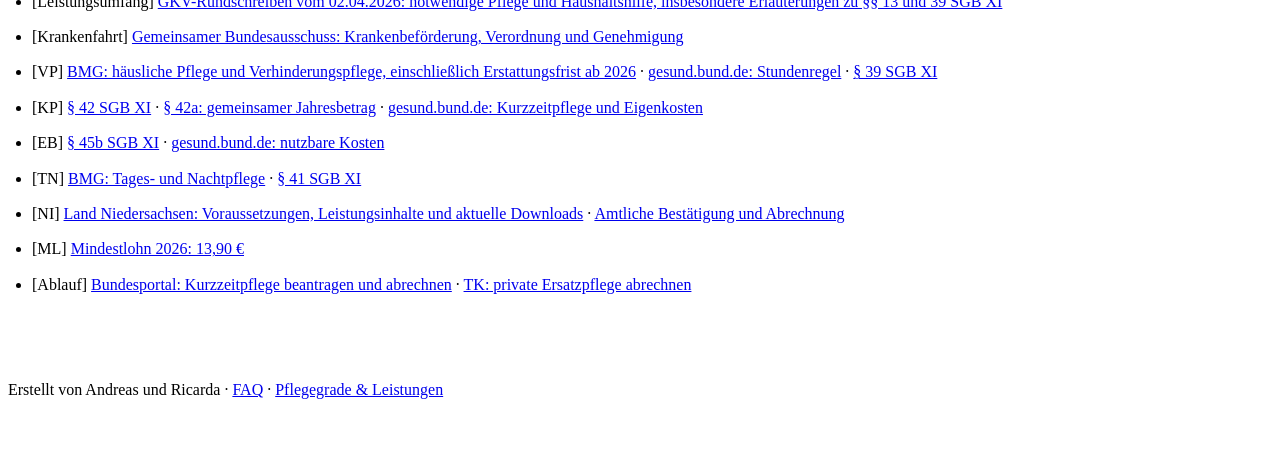
==== commit f25356e4: "Explain household and transport billing and add local service firms" ====
--- a/abrechnung-template.html
+++ b/abrechnung-template.html
@@ -1,15 +1,19 @@
 <!doctype html>
-<html lang="de"><head><meta charset="utf-8"><meta name="viewport" content="width=device-width, initial-scale=1"><meta name="theme-color" content="#504260"><meta name="description" content="Pflegeleistungen in Niedersachsen abrechnen: fünf Leistungsarten, Nachbarschaftshilfe, Fallbeispiele, Budgetgrafiken, ausfüllbare PDF-Bögen und Pflegekassen in Osnabrück und Hannover."><meta name="author" content="Andreas und Ricarda"><title>Abrechnung & Nachbarschaftshilfe · Pflegegrad-Fragen</title><link rel="icon" href="./assets/weidenherz-logo.png"><style>__BASE_CSS__</style><link rel="stylesheet" href="./abrechnung.css"></head>
+<html lang="de"><head><meta charset="utf-8"><meta name="viewport" content="width=device-width, initial-scale=1"><meta name="theme-color" content="#504260"><meta name="description" content="Pflegeleistungen in Niedersachsen abrechnen: Fensterputzen, Gartenhilfe, Fahrdienste, zehn Firmen in Hannover und Osnabrück, Fallbeispiele, Nachbarschaftshilfe und PDF-Bögen."><meta name="author" content="Andreas und Ricarda"><title>Abrechnung & Nachbarschaftshilfe · Pflegegrad-Fragen</title><link rel="icon" href="./assets/weidenherz-logo.png"><style>__BASE_CSS__</style><link rel="stylesheet" href="./abrechnung.css"></head>
 <body data-billing="true"><a class="skip" href="#inhalt">Zum Inhalt</a>
 <header><div class="topbar"><a class="brand" href="./"><img class="brand-logo" src="./assets/weidenherz-logo.png" width="76" height="76" alt="Zwei Weiden formen ein Herz mit einem handförmigen Busch darin"><span class="brand-text"><span class="brand-name">Pflegegrad-Fragen</span><span class="brand-credit">Erstellt von Andreas und Ricarda</span></span></a><div class="top-actions"><button class="icon-btn" id="large" aria-pressed="false" aria-label="Größere Schrift">A+</button><button class="icon-btn" id="contrast" aria-label="Hohen Kontrast umschalten" aria-pressed="false">◐</button><a class="subtle billing-guide-link" href="#weg">Abrechnung Schritt für Schritt zeigen</a></div></div></header>
 <nav class="section-nav" aria-label="App-Bereiche"><a class="subtle" href="./">Pflegegrade &amp; Leistungen</a><a class="subtle" href="./fallbeispiel.html">Fallbeispiel · 100 Fragen</a><a class="subtle" href="./pflegegradrechner.html">Pflegegradrechner</a><a class="subtle" href="./abrechnung.html" aria-current="page">Abrechnung &amp; Nachbarschaftshilfe</a></nav>
 <main class="main billing" id="inhalt">
-<section class="hero"><div class="eyebrow"><span class="dot"></span>Niedersachsen · Stand 26.10.2026</div><h1>Hilfe nutzen.<br><em>Richtig abrechnen.</em></h1><p class="intro">Welcher Topf bezahlt welche Hilfe? Wer reicht die Rechnung ein? Hier führen Beispiele und ausfüllbare Bögen durch die Abrechnung.</p><nav class="jump" aria-label="Inhalt"><a href="#leistungen">Die fünf Leistungen</a><a href="#nachbarschaft">Nachbarschaftshilfe</a><a href="#budget">Budgets ausprobieren</a><a href="#weg">Abrechnung Schritt für Schritt</a><a href="#boegen">Abrechnungsbögen</a><a href="#online-antraege">Online-Anträge</a><a href="#kontakte">Pflegekassen &amp; Adressen</a></nav></section>
+<section class="hero"><div class="eyebrow"><span class="dot"></span>Niedersachsen · Stand 27.10.2026</div><h1>Hilfe nutzen.<br><em>Richtig abrechnen.</em></h1><p class="intro">Welcher Topf bezahlt welche Hilfe? Wer reicht die Rechnung ein? Hier führen Beispiele und ausfüllbare Bögen durch die Abrechnung.</p><nav class="jump" aria-label="Inhalt"><a href="#leistungen">Die fünf Leistungen</a><a href="#fenster-garten">Fenster &amp; Garten</a><a href="#fahrdienst-weitere">Fahrdienste &amp; weitere Hilfen</a><a href="#dienstleister-vorort">Firmen vor Ort</a><a href="#nachbarschaft">Nachbarschaftshilfe</a><a href="#budget">Budgets ausprobieren</a><a href="#weg">Abrechnung Schritt für Schritt</a><a href="#boegen">Abrechnungsbögen</a><a href="#online-antraege">Online-Anträge</a><a href="#kontakte">Pflegekassen &amp; Adressen</a></nav></section>
 <div class="notice"><div>Die Beträge gelten für 2026 und die soziale Pflegeversicherung. Die Bundesleistungen sind in Niedersachsen gleich hoch; für anerkannte Alltagshilfe gelten zusätzlich Landesregeln. Die Pflegekasse entscheidet über die Erstattung. Alle Fallbeispiele sind frei erfunden; Preise dienen nur dem Rechnen. Privatversicherte und Beihilfeberechtigte reichen Belege bei ihren jeweiligen Kostenträgern ein.</div></div>
 
 <section id="leistungen"><h2>Die fünf Leistungen – jeweils mit Abrechnungsbeispiel</h2><p>Eine Leistung auswählen. Jede Ansicht erklärt Anspruch, Zahlungsweg, Belege und mögliche Eigenkosten.</p>
 <div class="choices" role="group" aria-label="Leistung auswählen"><button class="choice" data-service="vp" aria-pressed="true">Verhinderungspflege</button><button class="choice" data-service="eb" aria-pressed="false">Entlastungsbetrag</button><button class="choice" data-service="kp" aria-pressed="false">Kurzzeitpflege</button><button class="choice" data-service="tp" aria-pressed="false">Tagespflege</button><button class="choice" data-service="np" aria-pressed="false">Nachtpflege</button></div>
 <div id="servicePanel"></div><noscript><p>Bitte JavaScript aktivieren, um die fünf Erklärbereiche und Rechenbeispiele zu öffnen. Die <a href="#boegen">PDF-Bögen</a> und Quellen bleiben verfügbar.</p></noscript></section>
+
+__HOUSEHOLD_HELP__
+__TRANSPORT_HELP__
+__LOCAL_PROVIDERS__
 
 <section id="nachbarschaft"><div class="section-title"><span class="number">NI</span><div><h2>Nachbarschaftshilfe in Niedersachsen</h2><p>Seit 15.10.2025: vereinfachte Anerkennung für ehrenamtliche Einzelpersonen.</p></div></div>
 <div class="grid2"><article class="card"><h3>Vor der ersten Abrechnung klären</h3><p>Die Anerkennung gilt bei erfüllten Voraussetzungen kraft Landesregelung; eine formelle Anerkennung durch das Landesamt ist für diese ehrenamtlichen Einzelpersonen nicht nötig. Die Bestätigung muss der Pflegekasse vorgelegt werden. <a href="#s-ni">[NI]</a></p>
@@ -38,7 +42,11 @@
 __ONLINE_APPLICATIONS__
 <section id="kontakte"><h2>Pflegekassen: Osnabrück und Hannover</h2><p>Zuständig ist die Pflegekasse Ihrer eigenen Krankenversicherung. Ein Wohnortwechsel nach Hannover oder Osnabrück führt nicht automatisch zu einer anderen Kasse. <strong>Für einen Besuch nutzen Sie die Beratungsadresse. Briefe senden Sie an die gesonderte Postanschrift für Pflegeunterlagen.</strong> Eine im aktuellen Bescheid genannte spezielle Pflege-Adresse geht vor.</p><div class="address-help"><h3>Warum steht bei manchen Postanschriften keine Straße?</h3><p>Viele Kassen veröffentlichen eine zentrale Empfängeranschrift mit eigener Postleitzahl. Diese ist auch ohne Straße und Hausnummer vollständig. Übernehmen Sie den Adressblock wie angegeben; ergänzen Sie keine Besucherstraße. Versichertennummer und Anliegen gehören in den Brief.</p><p><strong>BARMER:</strong> Die Postanschriften für Hannover und Osnabrück unterscheiden sich. Wählen Sie deshalb Ihren Wohnort aus. Bei einem anderen Wohnort die Postanschrift über die Kasse bestätigen lassen.</p></div><div class="contact-controls"><label>Wohnort auswählen<select id="city"><option value="all">Beide Städte</option><option value="os">Osnabrück</option><option value="ha">Hannover</option></select></label><label>Kasse suchen<input id="contactSearch" type="search" placeholder="Zum Beispiel AOK oder TK"></label></div><p class="small">Acht häufig genutzte Kassen mit regionalen oder zentralen Kontaktwegen; keine vollständige Liste aller deutschen Pflegekassen. Adressprüfung: 26.10.2026. Aktuelle Besuchstermine auf den verlinkten Kassenseiten prüfen.</p><div id="contactCards" class="grid2"></div><p id="contactCount" role="status"></p><p>Weitere Kassen finden Sie in der <a href="https://www.gkv-spitzenverband.de/service/krankenkassenliste/krankenkassen.jsp" target="_blank" rel="noopener">offiziellen Krankenkassenliste des GKV-Spitzenverbands</a>. Dort die eigene Kasse öffnen und nach Pflegeversicherung/Abrechnung suchen. Die Liste enthält die Krankenkassen; die Pflegekasse ist daran angegliedert.</p></section>
 
-<section id="quellen"><h2>Quellen und Prüfstand</h2><p>Geprüft am 26.10.2026. Gesetz und Landesformular sind bei Detailfragen maßgeblich. Die einzelnen Adresskarten verlinken ihre offiziellen Kontaktquellen.</p><ul class="sources">
+<section id="quellen"><h2>Quellen und Prüfstand</h2><p>Bisherige Abrechnungsgrundlagen geprüft am 26.10.2026; Fenster, Garten, Fahrdienste und Firmenauswahl am 27.10.2026. Gesetz und Landesformular sind bei Detailfragen maßgeblich. Die einzelnen Adresskarten verlinken ihre offiziellen Kontaktquellen.</p><ul class="sources">
+<li id="s-haus-land">[Haus &amp; Garten] <a data-reviewed="2026-10-27" href="https://soziales.niedersachsen.de/download/184180/Hinweise_zum_Leistungsinhalt.pdf" target="_blank" rel="noopener">Niedersachsen: Hinweise zum Leistungsinhalt (Stand 15.10.2025), besonders Seiten 3–4</a> · <a data-reviewed="2026-10-27" href="https://soziales.niedersachsen.de/download/194762/Nds._AnerkennungsVO_SGB_XI.pdf" target="_blank" rel="noopener">Anerkennungsverordnung einschließlich Nachbarschaftshilfe</a> · inhaltlich geprüft am 27.10.2026</li>
+<li id="s-haus-recht">[Zweckbindung] <a data-reviewed="2026-10-27" href="https://www.gesetze-im-internet.de/sgb_11/__39.html" target="_blank" rel="noopener">§ 39 SGB XI: notwendige Ersatzpflege</a> · <a data-reviewed="2026-10-27" href="https://www.gesetze-im-internet.de/sgb_11/__45b.html" target="_blank" rel="noopener">§ 45b SGB XI: geeignete Leistungen und Belege</a></li>
+<li id="s-haus-gkv">[Leistungsumfang] <a data-reviewed="2026-10-27" href="https://www.gkv-spitzenverband.de/media/dokumente/pflegeversicherung/richtlinien__vereinbarungen__formulare/empfehlungen_zum_leistungsrecht/2026-04-02_Gemeinsames_Rundschreiben_zu_den_leistungsrechtlichen_Vorschriften_des_SGB_XI.pdf" target="_blank" rel="noopener">GKV-Rundschreiben vom 02.04.2026: notwendige Pflege und Haushaltshilfe, insbesondere Erläuterungen zu §§ 13 und 39 SGB XI</a></li>
+<li id="s-haus-fahrt">[Krankenfahrt] <a data-reviewed="2026-10-27" href="https://www.g-ba.de/themen/veranlasste-leistungen/krankenbefoerderung/" target="_blank" rel="noopener">Gemeinsamer Bundesausschuss: Krankenbeförderung, Verordnung und Genehmigung</a></li>
 <li id="s-vp">[VP] <a href="https://www.bundesgesundheitsministerium.de/pflege-zu-hause" target="_blank" rel="noopener">BMG: häusliche Pflege und Verhinderungspflege, einschließlich Erstattungsfrist ab 2026</a> · <a href="https://gesund.bund.de/verhinderungspflege" target="_blank" rel="noopener">gesund.bund.de: Stundenregel</a> · <a href="https://www.gesetze-im-internet.de/sgb_11/__39.html" target="_blank" rel="noopener">§ 39 SGB XI</a></li>
 <li id="s-kp">[KP] <a href="https://www.gesetze-im-internet.de/sgb_11/__42.html" target="_blank" rel="noopener">§ 42 SGB XI</a> · <a href="https://www.gesetze-im-internet.de/sgb_11/__42a.html" target="_blank" rel="noopener">§ 42a: gemeinsamer Jahresbetrag</a> · <a href="https://gesund.bund.de/kurzzeitpflege" target="_blank" rel="noopener">gesund.bund.de: Kurzzeitpflege und Eigenkosten</a></li>
 <li id="s-eb">[EB] <a href="https://www.gesetze-im-internet.de/sgb_11/__45b.html" target="_blank" rel="noopener">§ 45b SGB XI</a> · <a href="https://gesund.bund.de/entlastungsbetrag" target="_blank" rel="noopener">gesund.bund.de: nutzbare Kosten</a></li>
--- a/abrechnung.css
+++ b/abrechnung.css
@@ -2,3 +2,9 @@
 @media(max-width:640px){.topbar{display:grid;grid-template-columns:minmax(0,1fr)}.topbar .brand{max-width:100%;flex:1 1 100%}.topbar .top-actions{max-width:none;width:100%;justify-content:flex-end;gap:8px}.topbar .top-actions button{min-height:44px}}
 
 .billing-guide-link{text-decoration:none;display:inline-flex;align-items:center;min-height:44px;max-width:100%;white-space:normal}.address-help{padding:18px;border:1px solid var(--line);border-radius:12px;background:var(--light)}.contact-card h4{font-size:1rem;line-height:1.5;margin:0 0 8px}.visit-address{margin:18px 0}.postal-address{padding:16px;background:var(--light);border:1px solid var(--line);border-radius:10px;margin:10px 0 12px;user-select:text}.address-source{display:inline-block;min-height:44px;align-content:center;font-size:.85rem}.contact-checked{margin-top:15px!important}.contact-more{margin:15px 0}.billing #motion{margin-bottom:10px}.contact-card .post{margin-bottom:18px}
+
+.household-help{overflow-wrap:anywhere}.household-overview svg{display:block;width:100%;height:160px;margin-bottom:16px}.household-overview .pill{white-space:normal}.household-excluded{background:#f3ece3;color:#654628}.household-note{display:flex;margin:20px 0!important}.household-cases{display:grid;grid-template-columns:1fr 1fr;gap:14px;margin:18px 0}.household-case{align-self:start;margin:0!important;scroll-margin-top:20px}.household-case-number{display:inline-grid;place-items:center;width:30px;min-height:30px;border-radius:50%;background:#e8e1ed;color:#504260;margin-right:8px}.household-cost-split{display:grid;grid-template-columns:2fr 1fr;gap:6px;margin:18px 0}.household-cost-split>span{padding:17px 12px;background:#e8f1e9;border:1px solid #a4b5a5;border-radius:10px;font-weight:700}.household-cost-split>span+span{background:#f3ece3;border-color:#c9b59b}.household-cost-split small{display:block;font-weight:400;line-height:1.5;margin-top:8px}.household-request{margin:16px 0;padding:18px;border-left:4px solid #68846d;background:#eef3ed;line-height:1.8}.household-table-wrap{overflow-x:auto;max-width:100%}.household-table{width:100%;border-collapse:collapse;text-align:left;font-size:.9rem;line-height:1.65}.household-table caption{text-align:left;font-weight:750;padding:10px 0}.household-table th,.household-table td{padding:15px;border:1px solid #c9c3ce;vertical-align:top}.household-table thead{background:#ede7f1}.household-table th:first-child{width:24%}.household-transport-graphic{display:grid;grid-template-columns:repeat(3,minmax(0,1fr));gap:12px;margin:22px 0}.household-transport-graphic>span{background:#ede7f1;border:1px solid #b7abbe;border-radius:15px;padding:23px;text-align:center}.household-transport-graphic>span:nth-child(2){background:#e8f1e9}.household-transport-graphic>span:nth-child(3){background:#f3ece3}.household-transport-graphic strong,.household-transport-graphic small{display:block;line-height:1.7}.household-transport-graphic small{margin-top:10px}.local-provider{margin:0!important;align-self:start}.local-provider address{font-style:normal;line-height:1.7}.local-provider .badge-row{margin-bottom:14px}.provider-phone{display:inline-flex;align-items:center;min-height:48px;margin:10px 0}.provider-funding{padding:15px;background:#f4f1f6;border-radius:10px;font-size:.9rem}.provider-sources{display:flex;flex-direction:column;gap:10px;margin:12px 0}.local-provider[hidden]{display:none!important}.household-help :focus-visible{outline:3px solid #704c90;outline-offset:3px}.household-help [tabindex='-1']:focus{outline:2px solid #504260;outline-offset:3px}@media(max-width:640px){.household-cases,.household-transport-graphic,.household-cost-split{grid-template-columns:1fr}.household-table{font-size:.86rem}.household-table th,.household-table td{padding:9px}.household-table th:first-child{width:auto}.household-overview svg{height:140px}}@media print{.household-cases,.household-transport-graphic{display:block}.household-case,.local-provider{break-inside:avoid}.household-transport-graphic>span{display:block;margin:8px 0}.household-table-wrap{overflow:visible}.household-help details::details-content{display:block}.local-provider[hidden]{display:block!important}.household-help .contact-controls{display:none!important}}
+
+@media(max-width:640px){.household-help .section-title{flex-direction:column;align-items:flex-start}.household-help .section-title .number{display:inline-block;padding:10px 14px;max-width:100%;flex-shrink:0}}
+
+.provider-website{display:inline-flex;align-items:center;min-height:48px;margin:0 0 10px 15px;font-size:.9rem}@media(max-width:640px){.provider-website{margin:0 0 12px;display:flex}}
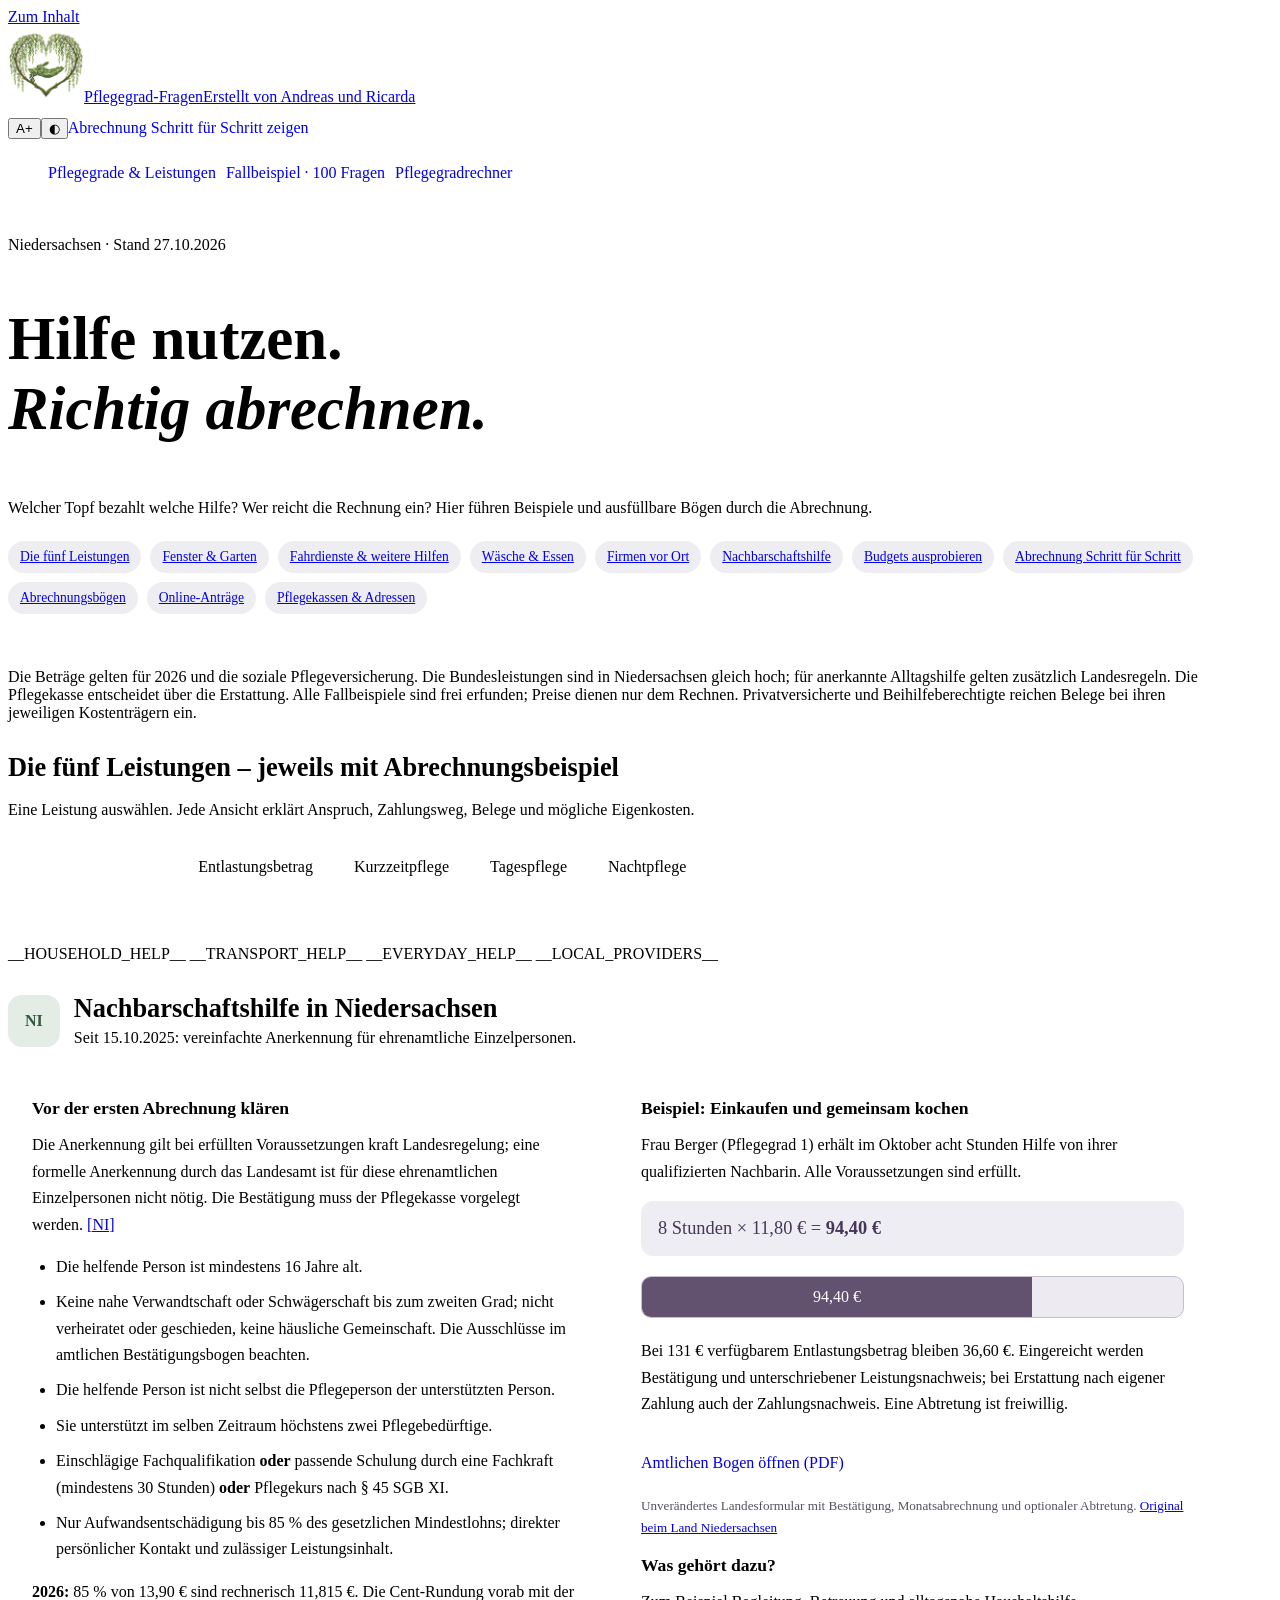
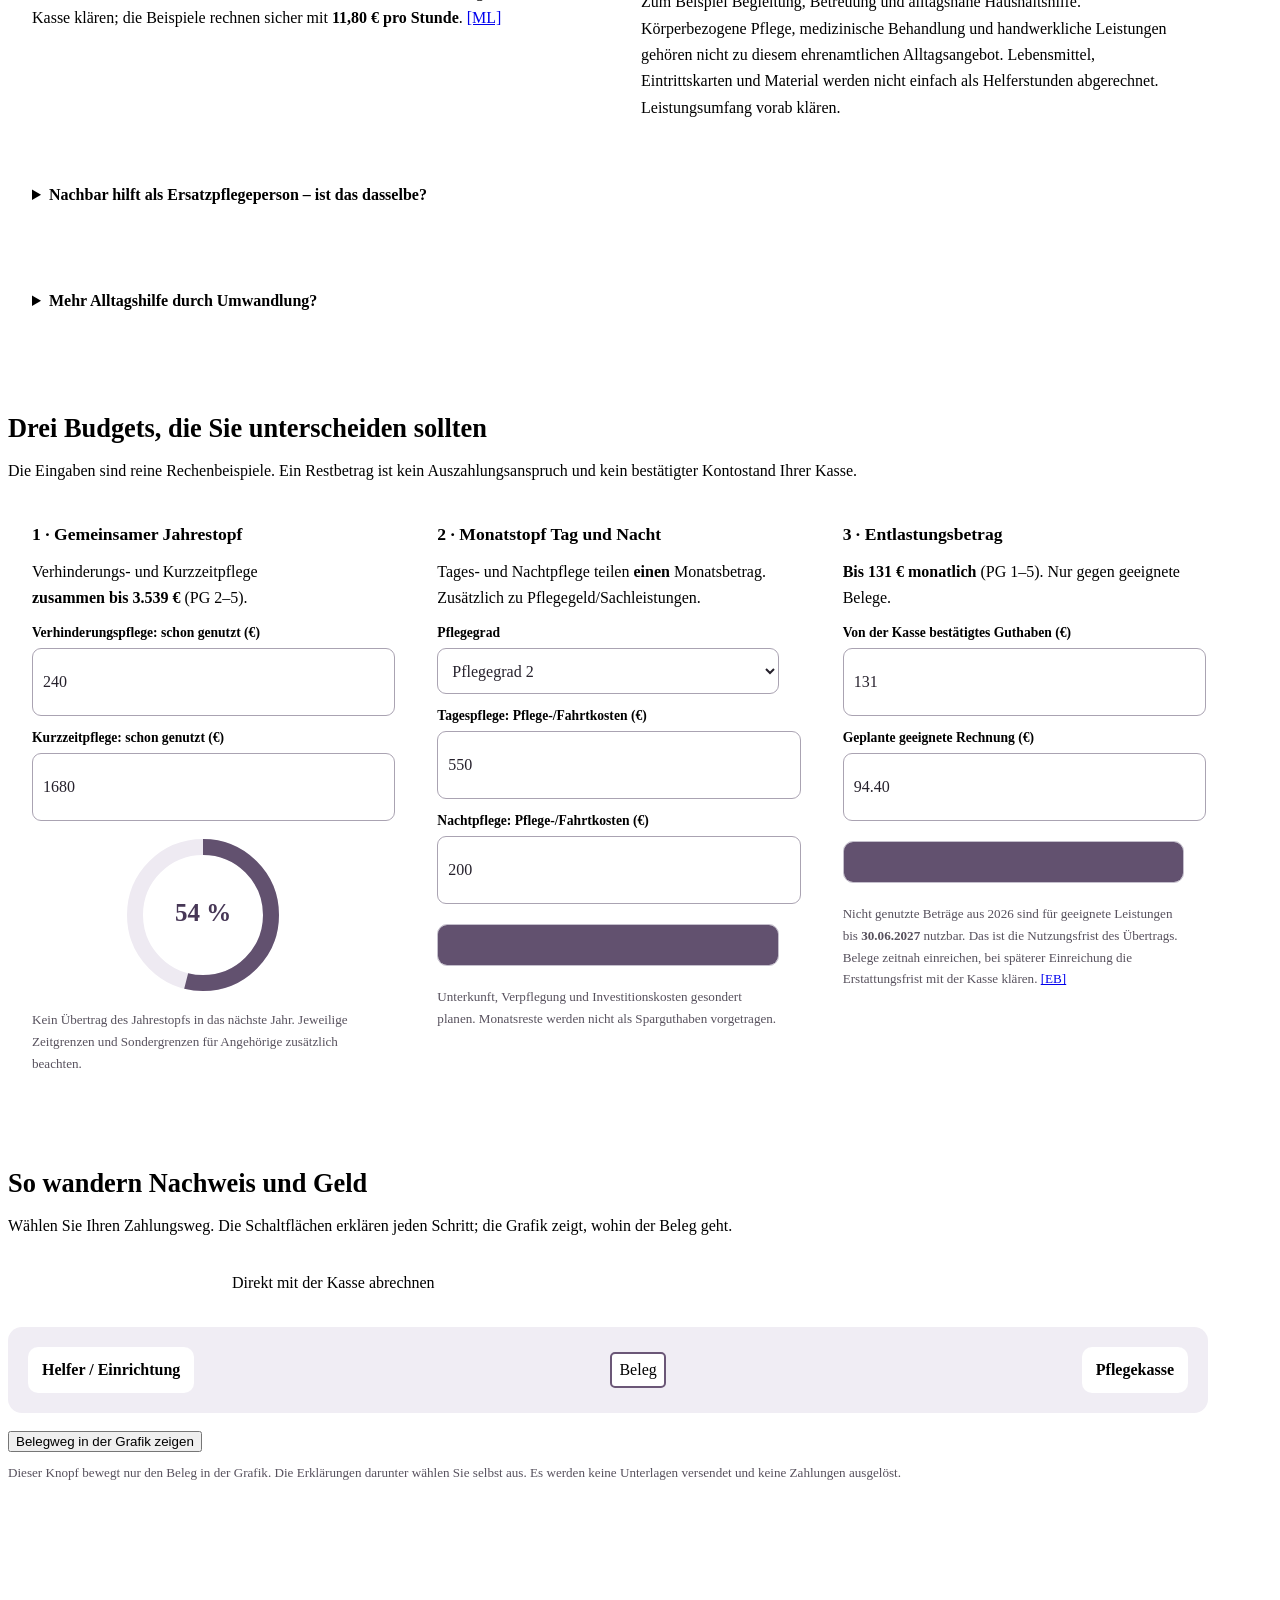
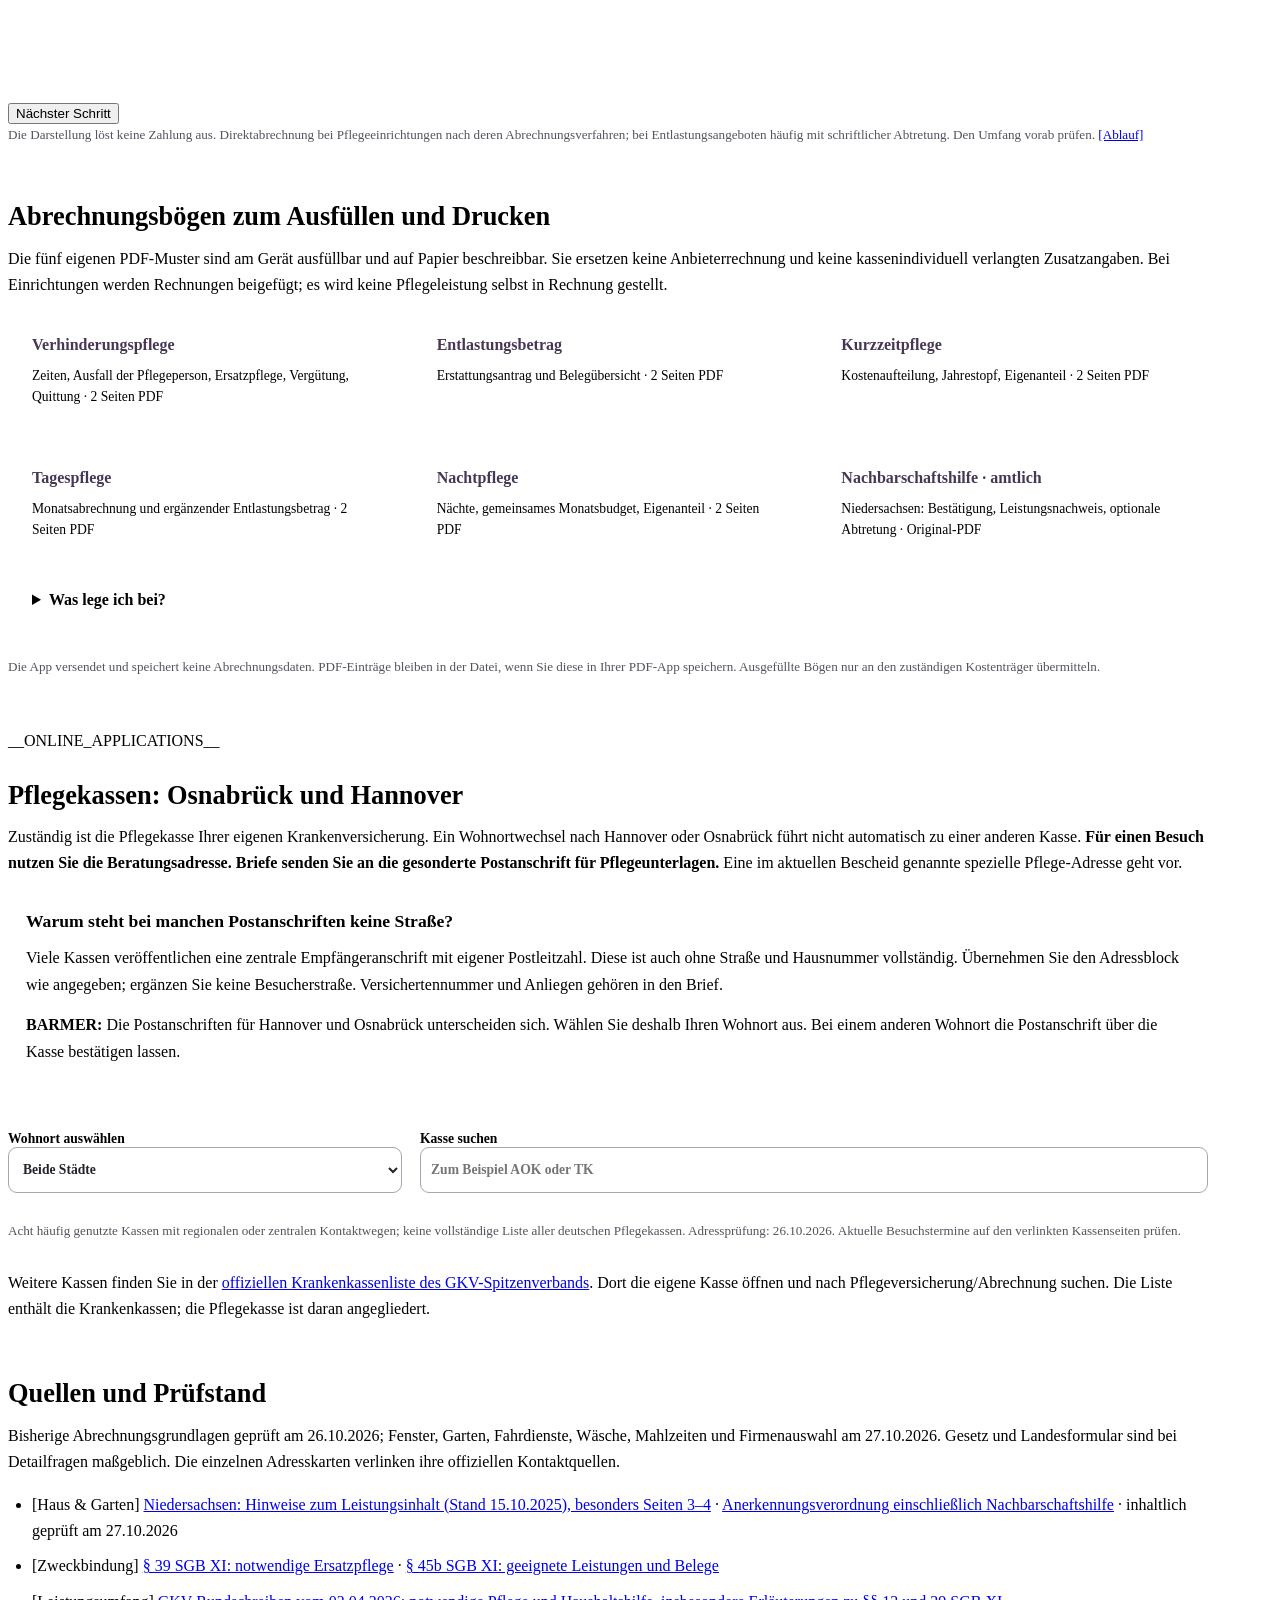
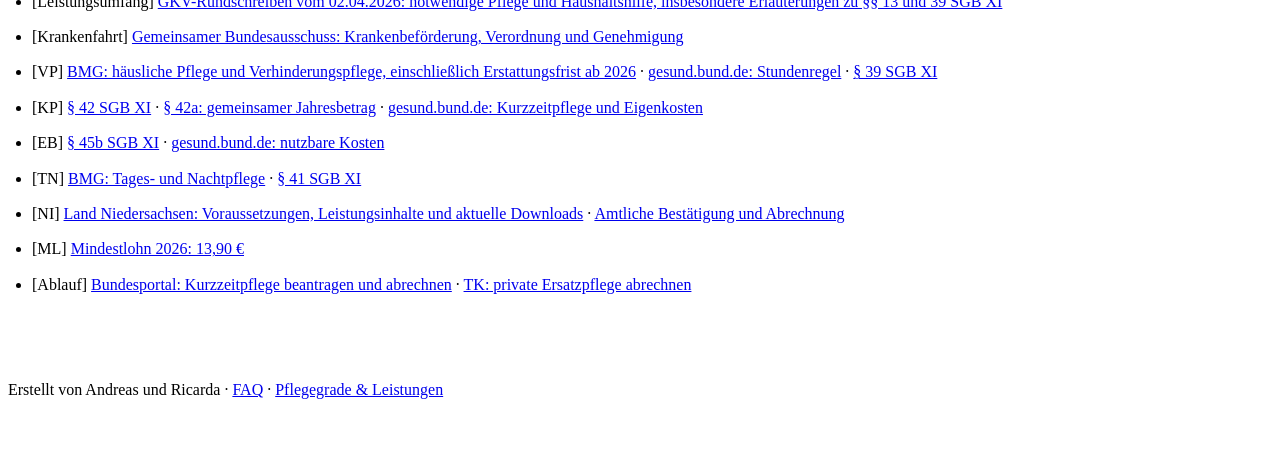
==== commit 50422fdb: "Add laundry and meal providers with illustrated request guidance" ====
--- a/abrechnung-template.html
+++ b/abrechnung-template.html
@@ -1,10 +1,10 @@
 <!doctype html>
-<html lang="de"><head><meta charset="utf-8"><meta name="viewport" content="width=device-width, initial-scale=1"><meta name="theme-color" content="#504260"><meta name="description" content="Pflegeleistungen in Niedersachsen abrechnen: Fensterputzen, Gartenhilfe, Fahrdienste, zehn Firmen in Hannover und Osnabrück, Fallbeispiele, Nachbarschaftshilfe und PDF-Bögen."><meta name="author" content="Andreas und Ricarda"><title>Abrechnung & Nachbarschaftshilfe · Pflegegrad-Fragen</title><link rel="icon" href="./assets/weidenherz-logo.png"><style>__BASE_CSS__</style><link rel="stylesheet" href="./abrechnung.css"></head>
+<html lang="de"><head><meta charset="utf-8"><meta name="viewport" content="width=device-width, initial-scale=1"><meta name="theme-color" content="#504260"><meta name="description" content="Pflegeleistungen in Niedersachsen abrechnen: Fensterputzen, Gartenhilfe, Fahrdienste, 14 Firmen in Hannover und Osnabrück, Fallbeispiele, Nachbarschaftshilfe und PDF-Bögen."><meta name="author" content="Andreas und Ricarda"><title>Abrechnung & Nachbarschaftshilfe · Pflegegrad-Fragen</title><link rel="icon" href="./assets/weidenherz-logo.png"><style>__BASE_CSS__</style><link rel="stylesheet" href="./abrechnung.css"></head>
 <body data-billing="true"><a class="skip" href="#inhalt">Zum Inhalt</a>
 <header><div class="topbar"><a class="brand" href="./"><img class="brand-logo" src="./assets/weidenherz-logo.png" width="76" height="76" alt="Zwei Weiden formen ein Herz mit einem handförmigen Busch darin"><span class="brand-text"><span class="brand-name">Pflegegrad-Fragen</span><span class="brand-credit">Erstellt von Andreas und Ricarda</span></span></a><div class="top-actions"><button class="icon-btn" id="large" aria-pressed="false" aria-label="Größere Schrift">A+</button><button class="icon-btn" id="contrast" aria-label="Hohen Kontrast umschalten" aria-pressed="false">◐</button><a class="subtle billing-guide-link" href="#weg">Abrechnung Schritt für Schritt zeigen</a></div></div></header>
 <nav class="section-nav" aria-label="App-Bereiche"><a class="subtle" href="./">Pflegegrade &amp; Leistungen</a><a class="subtle" href="./fallbeispiel.html">Fallbeispiel · 100 Fragen</a><a class="subtle" href="./pflegegradrechner.html">Pflegegradrechner</a><a class="subtle" href="./abrechnung.html" aria-current="page">Abrechnung &amp; Nachbarschaftshilfe</a></nav>
 <main class="main billing" id="inhalt">
-<section class="hero"><div class="eyebrow"><span class="dot"></span>Niedersachsen · Stand 27.10.2026</div><h1>Hilfe nutzen.<br><em>Richtig abrechnen.</em></h1><p class="intro">Welcher Topf bezahlt welche Hilfe? Wer reicht die Rechnung ein? Hier führen Beispiele und ausfüllbare Bögen durch die Abrechnung.</p><nav class="jump" aria-label="Inhalt"><a href="#leistungen">Die fünf Leistungen</a><a href="#fenster-garten">Fenster &amp; Garten</a><a href="#fahrdienst-weitere">Fahrdienste &amp; weitere Hilfen</a><a href="#dienstleister-vorort">Firmen vor Ort</a><a href="#nachbarschaft">Nachbarschaftshilfe</a><a href="#budget">Budgets ausprobieren</a><a href="#weg">Abrechnung Schritt für Schritt</a><a href="#boegen">Abrechnungsbögen</a><a href="#online-antraege">Online-Anträge</a><a href="#kontakte">Pflegekassen &amp; Adressen</a></nav></section>
+<section class="hero"><div class="eyebrow"><span class="dot"></span>Niedersachsen · Stand 27.10.2026</div><h1>Hilfe nutzen.<br><em>Richtig abrechnen.</em></h1><p class="intro">Welcher Topf bezahlt welche Hilfe? Wer reicht die Rechnung ein? Hier führen Beispiele und ausfüllbare Bögen durch die Abrechnung.</p><nav class="jump" aria-label="Inhalt"><a href="#leistungen">Die fünf Leistungen</a><a href="#fenster-garten">Fenster &amp; Garten</a><a href="#fahrdienst-weitere">Fahrdienste &amp; weitere Hilfen</a><a href="#waesche-essen">Wäsche &amp; Essen</a><a href="#dienstleister-vorort">Firmen vor Ort</a><a href="#nachbarschaft">Nachbarschaftshilfe</a><a href="#budget">Budgets ausprobieren</a><a href="#weg">Abrechnung Schritt für Schritt</a><a href="#boegen">Abrechnungsbögen</a><a href="#online-antraege">Online-Anträge</a><a href="#kontakte">Pflegekassen &amp; Adressen</a></nav></section>
 <div class="notice"><div>Die Beträge gelten für 2026 und die soziale Pflegeversicherung. Die Bundesleistungen sind in Niedersachsen gleich hoch; für anerkannte Alltagshilfe gelten zusätzlich Landesregeln. Die Pflegekasse entscheidet über die Erstattung. Alle Fallbeispiele sind frei erfunden; Preise dienen nur dem Rechnen. Privatversicherte und Beihilfeberechtigte reichen Belege bei ihren jeweiligen Kostenträgern ein.</div></div>
 
 <section id="leistungen"><h2>Die fünf Leistungen – jeweils mit Abrechnungsbeispiel</h2><p>Eine Leistung auswählen. Jede Ansicht erklärt Anspruch, Zahlungsweg, Belege und mögliche Eigenkosten.</p>
@@ -13,6 +13,7 @@
 
 __HOUSEHOLD_HELP__
 __TRANSPORT_HELP__
+__EVERYDAY_HELP__
 __LOCAL_PROVIDERS__
 
 <section id="nachbarschaft"><div class="section-title"><span class="number">NI</span><div><h2>Nachbarschaftshilfe in Niedersachsen</h2><p>Seit 15.10.2025: vereinfachte Anerkennung für ehrenamtliche Einzelpersonen.</p></div></div>
@@ -42,7 +43,7 @@
 __ONLINE_APPLICATIONS__
 <section id="kontakte"><h2>Pflegekassen: Osnabrück und Hannover</h2><p>Zuständig ist die Pflegekasse Ihrer eigenen Krankenversicherung. Ein Wohnortwechsel nach Hannover oder Osnabrück führt nicht automatisch zu einer anderen Kasse. <strong>Für einen Besuch nutzen Sie die Beratungsadresse. Briefe senden Sie an die gesonderte Postanschrift für Pflegeunterlagen.</strong> Eine im aktuellen Bescheid genannte spezielle Pflege-Adresse geht vor.</p><div class="address-help"><h3>Warum steht bei manchen Postanschriften keine Straße?</h3><p>Viele Kassen veröffentlichen eine zentrale Empfängeranschrift mit eigener Postleitzahl. Diese ist auch ohne Straße und Hausnummer vollständig. Übernehmen Sie den Adressblock wie angegeben; ergänzen Sie keine Besucherstraße. Versichertennummer und Anliegen gehören in den Brief.</p><p><strong>BARMER:</strong> Die Postanschriften für Hannover und Osnabrück unterscheiden sich. Wählen Sie deshalb Ihren Wohnort aus. Bei einem anderen Wohnort die Postanschrift über die Kasse bestätigen lassen.</p></div><div class="contact-controls"><label>Wohnort auswählen<select id="city"><option value="all">Beide Städte</option><option value="os">Osnabrück</option><option value="ha">Hannover</option></select></label><label>Kasse suchen<input id="contactSearch" type="search" placeholder="Zum Beispiel AOK oder TK"></label></div><p class="small">Acht häufig genutzte Kassen mit regionalen oder zentralen Kontaktwegen; keine vollständige Liste aller deutschen Pflegekassen. Adressprüfung: 26.10.2026. Aktuelle Besuchstermine auf den verlinkten Kassenseiten prüfen.</p><div id="contactCards" class="grid2"></div><p id="contactCount" role="status"></p><p>Weitere Kassen finden Sie in der <a href="https://www.gkv-spitzenverband.de/service/krankenkassenliste/krankenkassen.jsp" target="_blank" rel="noopener">offiziellen Krankenkassenliste des GKV-Spitzenverbands</a>. Dort die eigene Kasse öffnen und nach Pflegeversicherung/Abrechnung suchen. Die Liste enthält die Krankenkassen; die Pflegekasse ist daran angegliedert.</p></section>
 
-<section id="quellen"><h2>Quellen und Prüfstand</h2><p>Bisherige Abrechnungsgrundlagen geprüft am 26.10.2026; Fenster, Garten, Fahrdienste und Firmenauswahl am 27.10.2026. Gesetz und Landesformular sind bei Detailfragen maßgeblich. Die einzelnen Adresskarten verlinken ihre offiziellen Kontaktquellen.</p><ul class="sources">
+<section id="quellen"><h2>Quellen und Prüfstand</h2><p>Bisherige Abrechnungsgrundlagen geprüft am 26.10.2026; Fenster, Garten, Fahrdienste, Wäsche, Mahlzeiten und Firmenauswahl am 27.10.2026. Gesetz und Landesformular sind bei Detailfragen maßgeblich. Die einzelnen Adresskarten verlinken ihre offiziellen Kontaktquellen.</p><ul class="sources">
 <li id="s-haus-land">[Haus &amp; Garten] <a data-reviewed="2026-10-27" href="https://soziales.niedersachsen.de/download/184180/Hinweise_zum_Leistungsinhalt.pdf" target="_blank" rel="noopener">Niedersachsen: Hinweise zum Leistungsinhalt (Stand 15.10.2025), besonders Seiten 3–4</a> · <a data-reviewed="2026-10-27" href="https://soziales.niedersachsen.de/download/194762/Nds._AnerkennungsVO_SGB_XI.pdf" target="_blank" rel="noopener">Anerkennungsverordnung einschließlich Nachbarschaftshilfe</a> · inhaltlich geprüft am 27.10.2026</li>
 <li id="s-haus-recht">[Zweckbindung] <a data-reviewed="2026-10-27" href="https://www.gesetze-im-internet.de/sgb_11/__39.html" target="_blank" rel="noopener">§ 39 SGB XI: notwendige Ersatzpflege</a> · <a data-reviewed="2026-10-27" href="https://www.gesetze-im-internet.de/sgb_11/__45b.html" target="_blank" rel="noopener">§ 45b SGB XI: geeignete Leistungen und Belege</a></li>
 <li id="s-haus-gkv">[Leistungsumfang] <a data-reviewed="2026-10-27" href="https://www.gkv-spitzenverband.de/media/dokumente/pflegeversicherung/richtlinien__vereinbarungen__formulare/empfehlungen_zum_leistungsrecht/2026-04-02_Gemeinsames_Rundschreiben_zu_den_leistungsrechtlichen_Vorschriften_des_SGB_XI.pdf" target="_blank" rel="noopener">GKV-Rundschreiben vom 02.04.2026: notwendige Pflege und Haushaltshilfe, insbesondere Erläuterungen zu §§ 13 und 39 SGB XI</a></li>
--- a/abrechnung.css
+++ b/abrechnung.css
@@ -8,3 +8,5 @@
 @media(max-width:640px){.household-help .section-title{flex-direction:column;align-items:flex-start}.household-help .section-title .number{display:inline-block;padding:10px 14px;max-width:100%;flex-shrink:0}}
 
 .provider-website{display:inline-flex;align-items:center;min-height:48px;margin:0 0 10px 15px;font-size:.9rem}@media(max-width:640px){.provider-website{margin:0 0 12px;display:flex}}
+
+.provider-request-steps{display:grid;grid-template-columns:repeat(3,minmax(0,1fr));gap:14px;padding:0;list-style:none;margin:22px 0}.provider-request-steps>li{padding:20px;background:#f3f0f6;border:1px solid #d0c7d7;border-radius:14px}.provider-request-steps>li:nth-child(2){background:#edf3ed}.provider-request-steps>li:nth-child(3){background:#f6f0e7}.provider-request-steps svg{display:block;width:80px;height:64px;fill:none;stroke:#62516f;stroke-width:2.5;stroke-linecap:round;stroke-linejoin:round}.provider-request-steps h3{font-size:1rem;margin-top:14px}.provider-request-steps p{font-size:.9rem}.billing #providerReset{min-height:46px;padding:10px 18px;border:1px solid #62516f;border-radius:9px;background:white;color:#504260;font:inherit;cursor:pointer}.provider-request-steps>li p:last-child{margin-bottom:0}@media(max-width:700px){.provider-request-steps{grid-template-columns:1fr}.provider-request-steps>li{padding:18px}.provider-request-steps svg{float:left;width:60px;height:48px;margin:0 14px 5px 0}.provider-request-steps h3{margin-top:0}.provider-request-steps p{clear:both}}@media print{.provider-request-steps{display:block}.provider-request-steps>li{break-inside:avoid;margin:12px 0}}
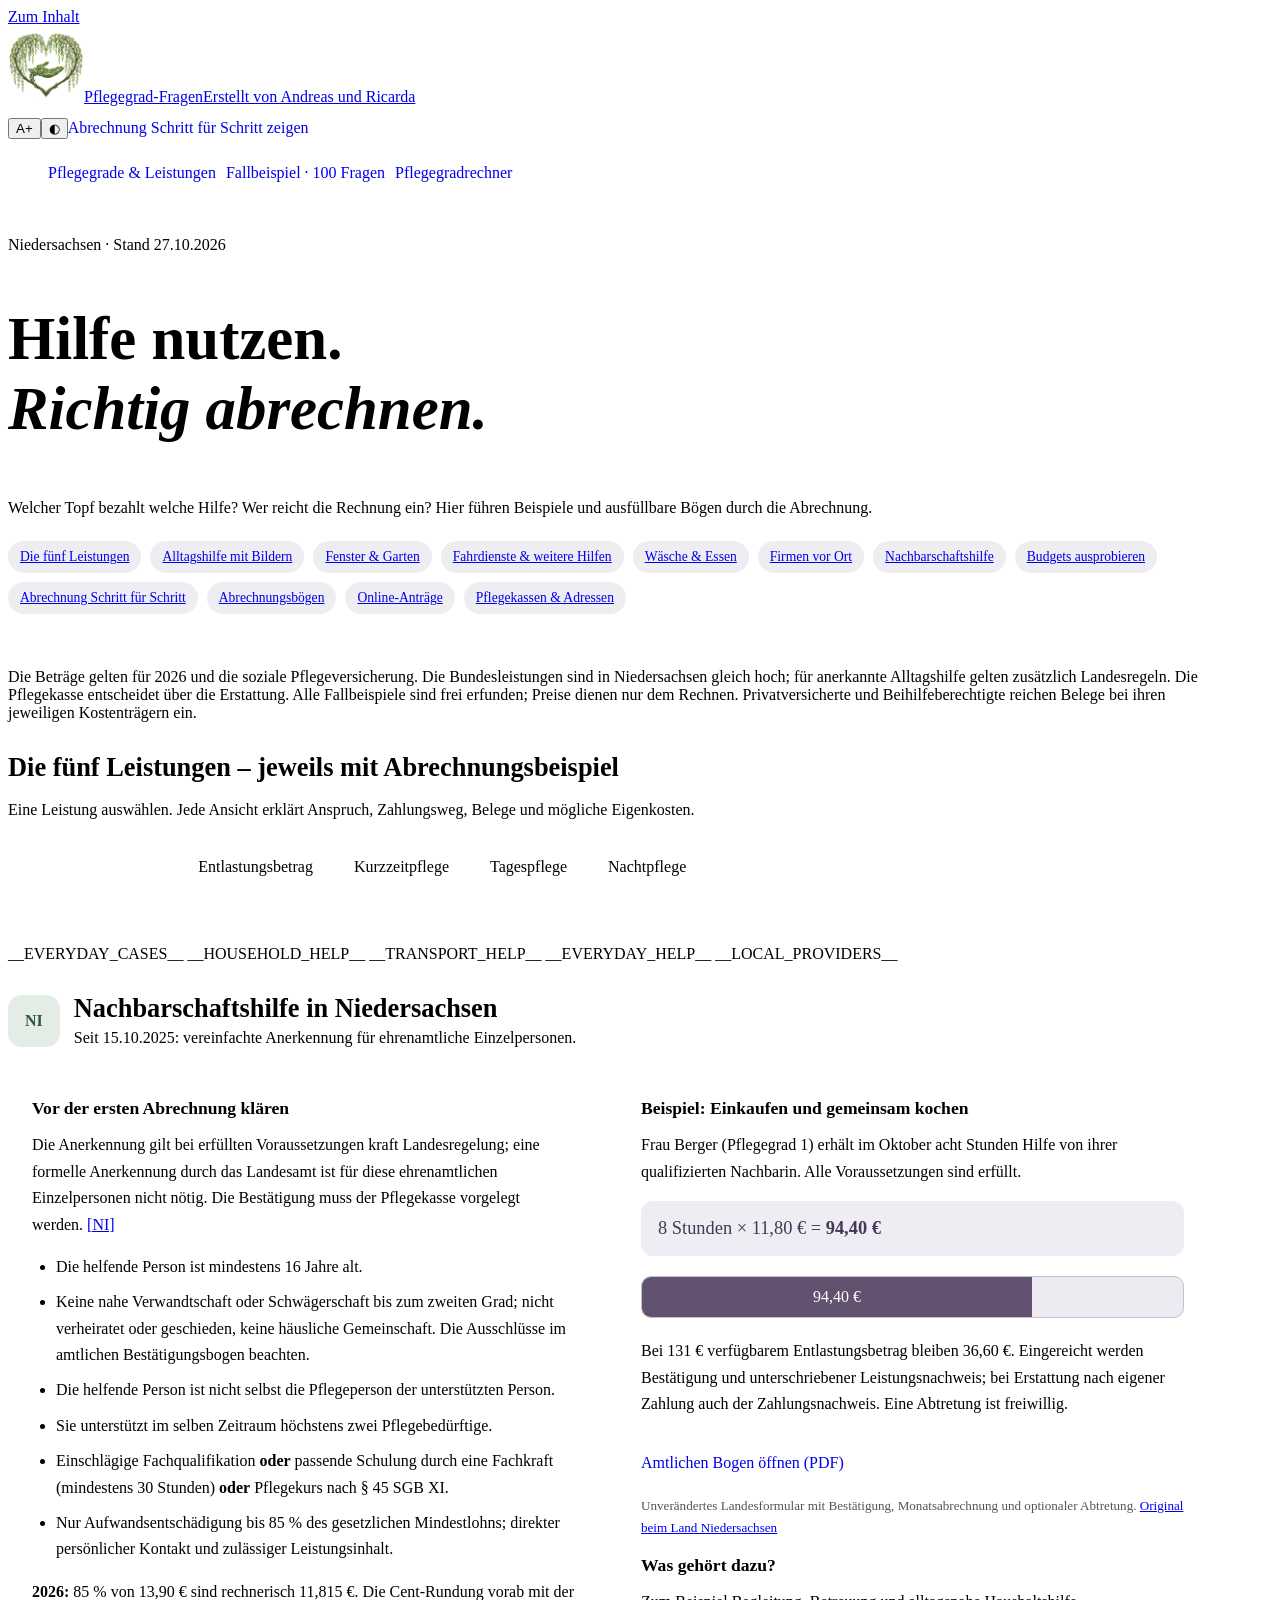
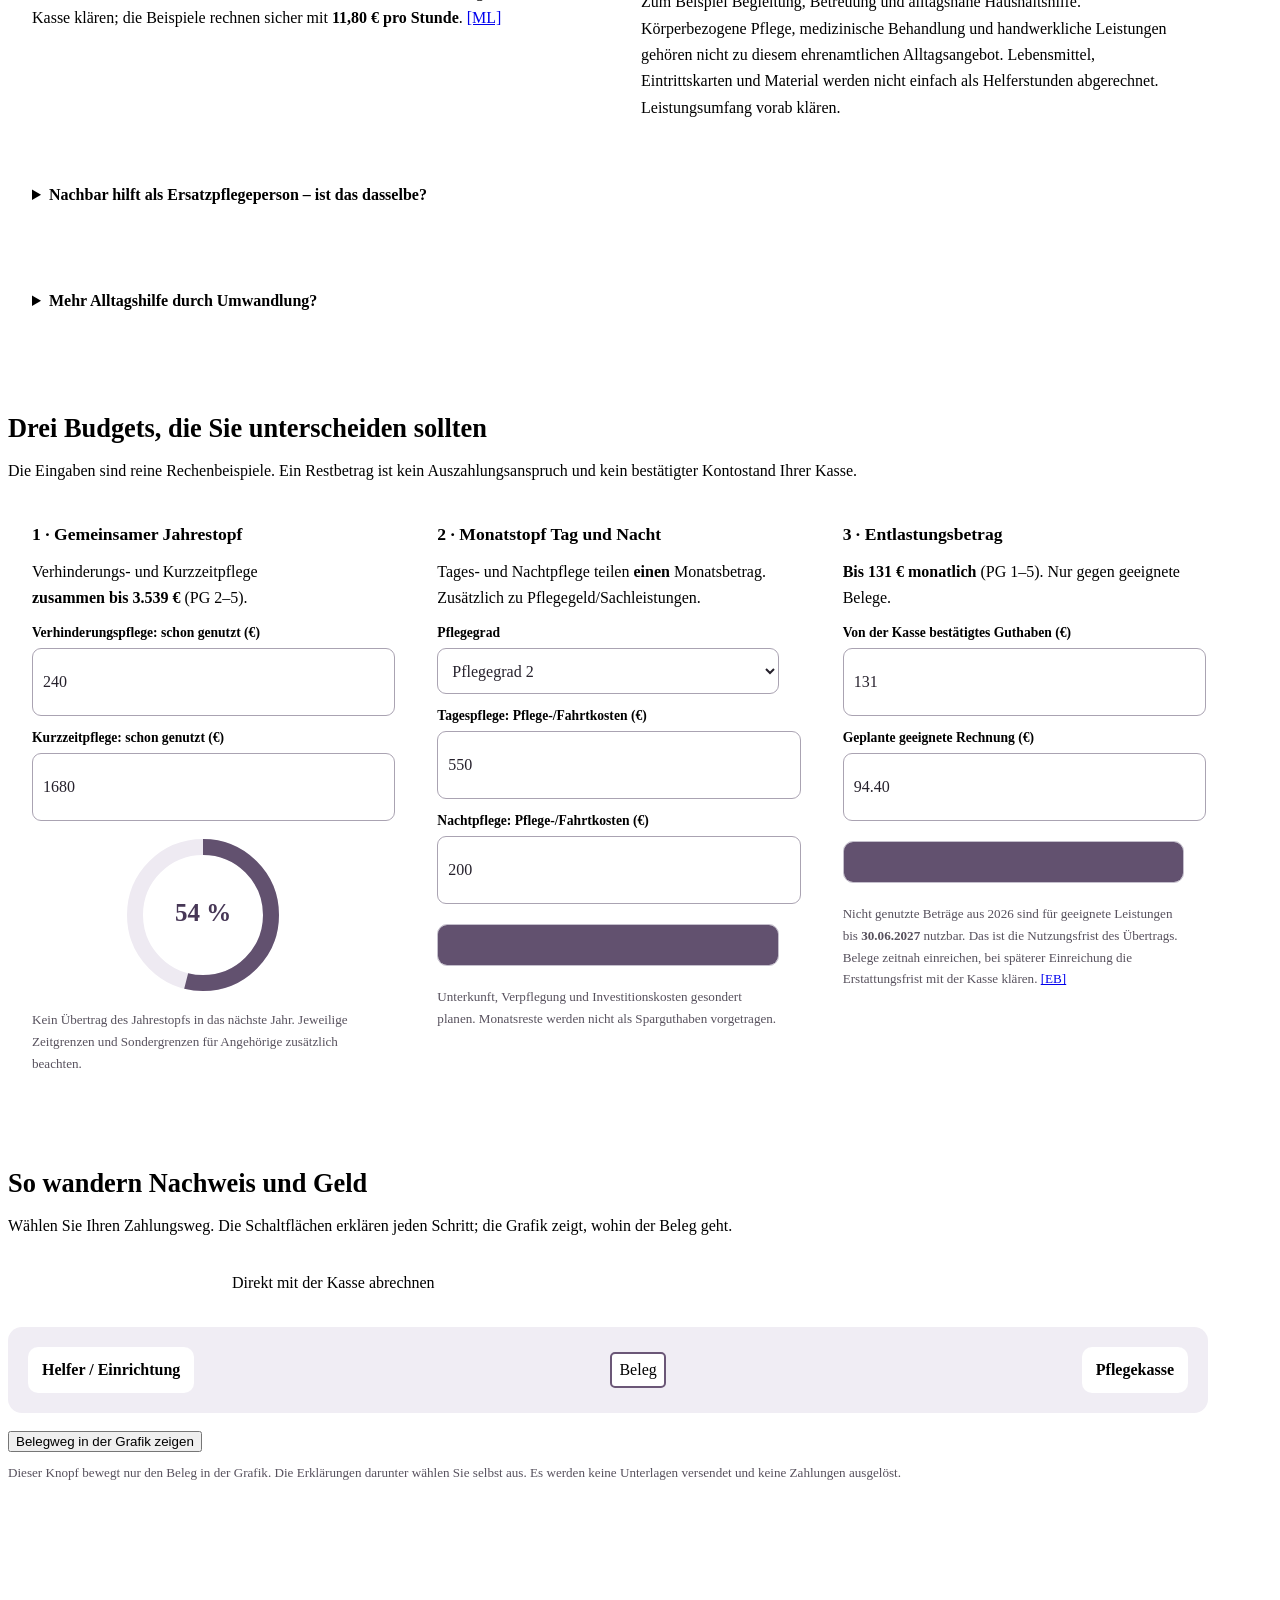
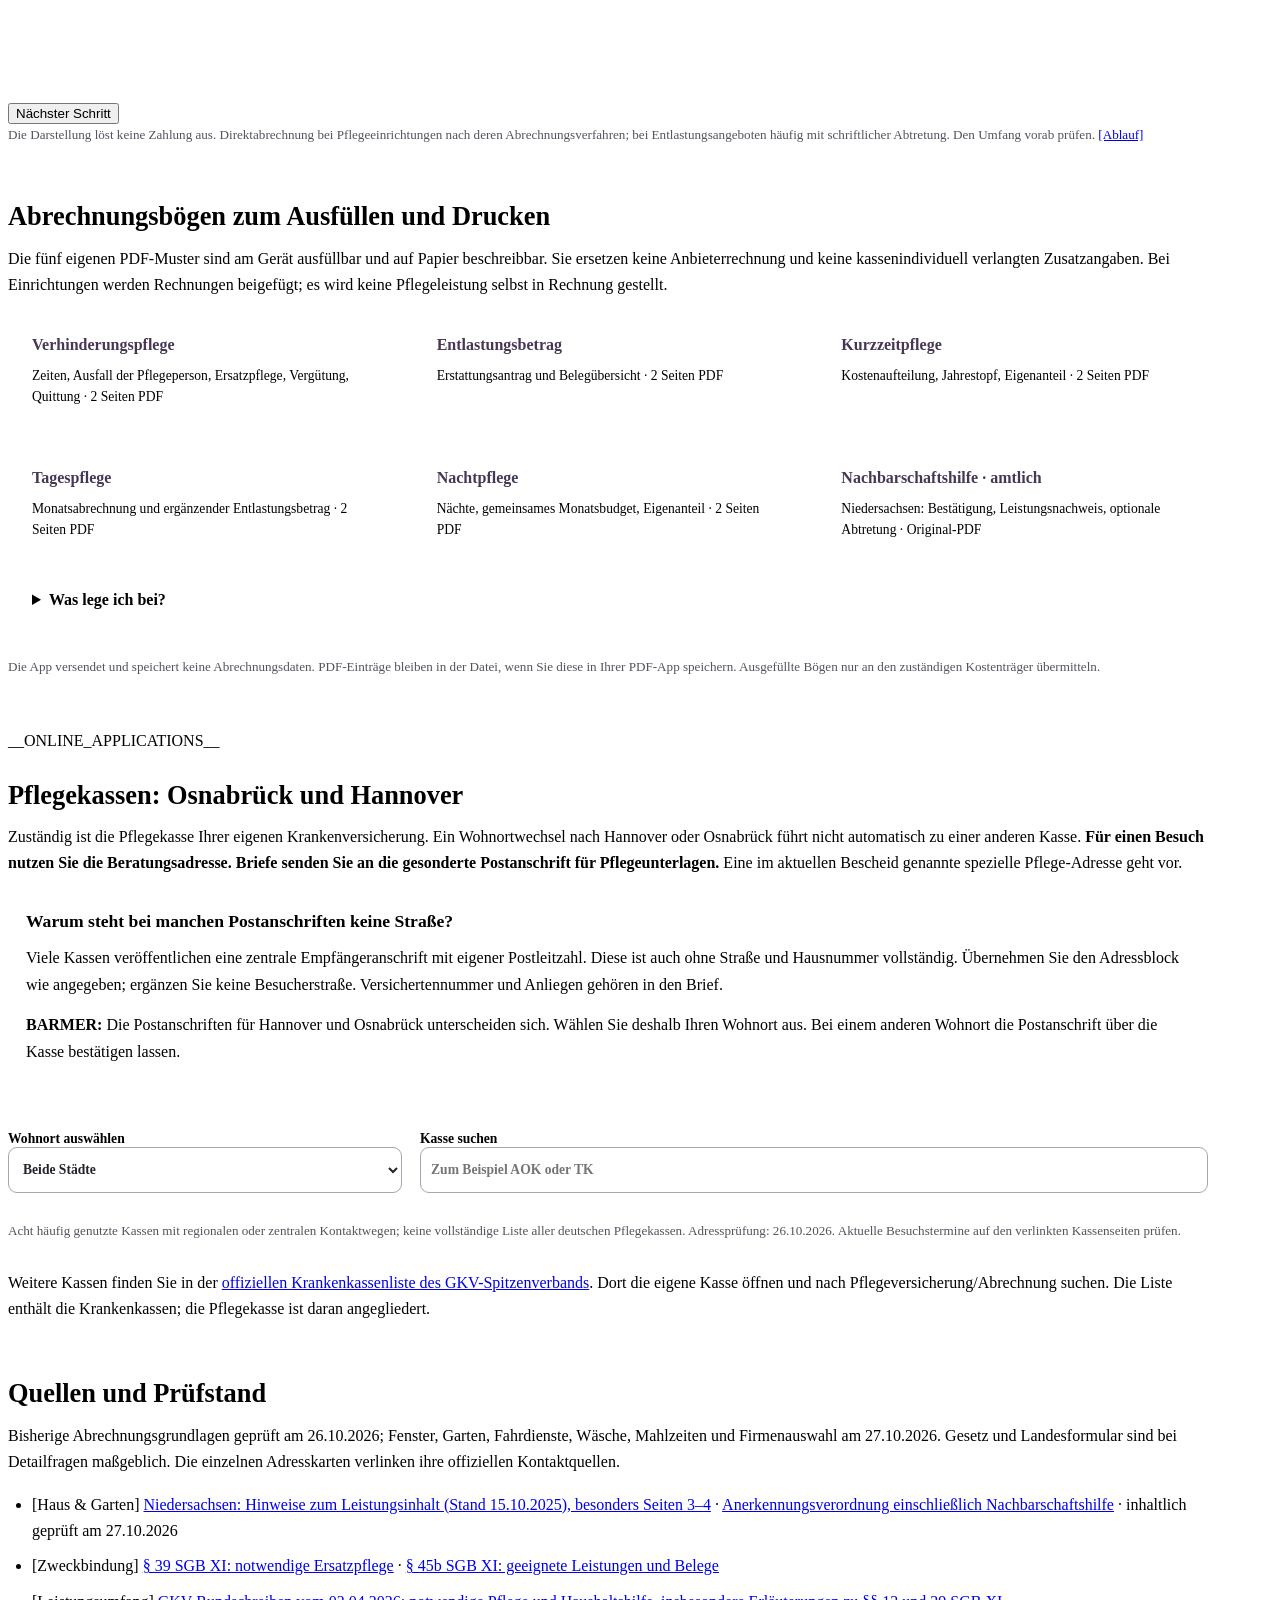
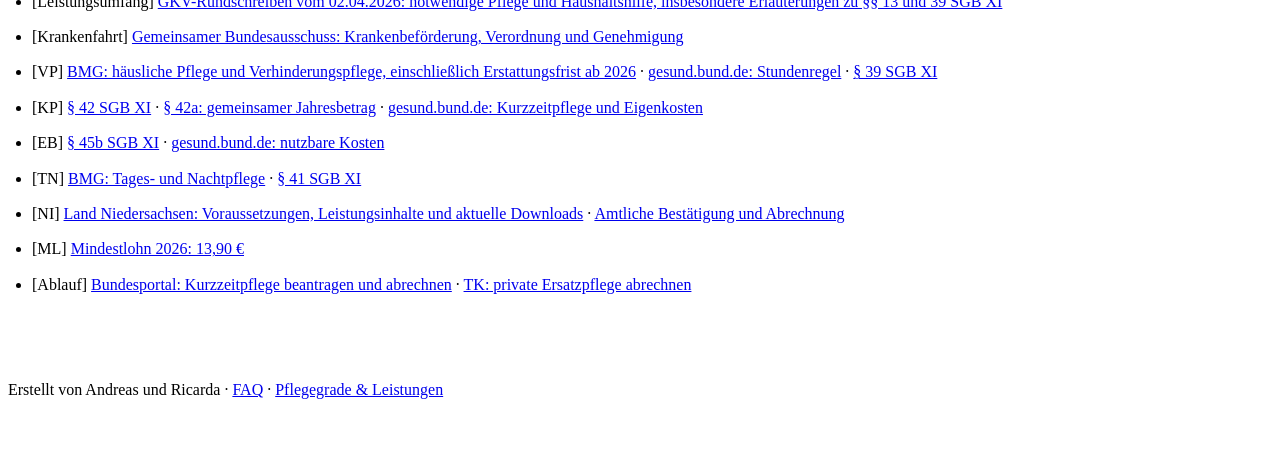
==== commit a18d0cf7: "Add six illustrated everyday care cases with accessible picture zoom" ====
--- a/abrechnung-template.html
+++ b/abrechnung-template.html
@@ -4,13 +4,14 @@
 <header><div class="topbar"><a class="brand" href="./"><img class="brand-logo" src="./assets/weidenherz-logo.png" width="76" height="76" alt="Zwei Weiden formen ein Herz mit einem handförmigen Busch darin"><span class="brand-text"><span class="brand-name">Pflegegrad-Fragen</span><span class="brand-credit">Erstellt von Andreas und Ricarda</span></span></a><div class="top-actions"><button class="icon-btn" id="large" aria-pressed="false" aria-label="Größere Schrift">A+</button><button class="icon-btn" id="contrast" aria-label="Hohen Kontrast umschalten" aria-pressed="false">◐</button><a class="subtle billing-guide-link" href="#weg">Abrechnung Schritt für Schritt zeigen</a></div></div></header>
 <nav class="section-nav" aria-label="App-Bereiche"><a class="subtle" href="./">Pflegegrade &amp; Leistungen</a><a class="subtle" href="./fallbeispiel.html">Fallbeispiel · 100 Fragen</a><a class="subtle" href="./pflegegradrechner.html">Pflegegradrechner</a><a class="subtle" href="./abrechnung.html" aria-current="page">Abrechnung &amp; Nachbarschaftshilfe</a></nav>
 <main class="main billing" id="inhalt">
-<section class="hero"><div class="eyebrow"><span class="dot"></span>Niedersachsen · Stand 27.10.2026</div><h1>Hilfe nutzen.<br><em>Richtig abrechnen.</em></h1><p class="intro">Welcher Topf bezahlt welche Hilfe? Wer reicht die Rechnung ein? Hier führen Beispiele und ausfüllbare Bögen durch die Abrechnung.</p><nav class="jump" aria-label="Inhalt"><a href="#leistungen">Die fünf Leistungen</a><a href="#fenster-garten">Fenster &amp; Garten</a><a href="#fahrdienst-weitere">Fahrdienste &amp; weitere Hilfen</a><a href="#waesche-essen">Wäsche &amp; Essen</a><a href="#dienstleister-vorort">Firmen vor Ort</a><a href="#nachbarschaft">Nachbarschaftshilfe</a><a href="#budget">Budgets ausprobieren</a><a href="#weg">Abrechnung Schritt für Schritt</a><a href="#boegen">Abrechnungsbögen</a><a href="#online-antraege">Online-Anträge</a><a href="#kontakte">Pflegekassen &amp; Adressen</a></nav></section>
+<section class="hero"><div class="eyebrow"><span class="dot"></span>Niedersachsen · Stand 27.10.2026</div><h1>Hilfe nutzen.<br><em>Richtig abrechnen.</em></h1><p class="intro">Welcher Topf bezahlt welche Hilfe? Wer reicht die Rechnung ein? Hier führen Beispiele und ausfüllbare Bögen durch die Abrechnung.</p><nav class="jump" aria-label="Inhalt"><a href="#leistungen">Die fünf Leistungen</a><a href="#alltagsbeispiele">Alltagshilfe mit Bildern</a><a href="#fenster-garten">Fenster &amp; Garten</a><a href="#fahrdienst-weitere">Fahrdienste &amp; weitere Hilfen</a><a href="#waesche-essen">Wäsche &amp; Essen</a><a href="#dienstleister-vorort">Firmen vor Ort</a><a href="#nachbarschaft">Nachbarschaftshilfe</a><a href="#budget">Budgets ausprobieren</a><a href="#weg">Abrechnung Schritt für Schritt</a><a href="#boegen">Abrechnungsbögen</a><a href="#online-antraege">Online-Anträge</a><a href="#kontakte">Pflegekassen &amp; Adressen</a></nav></section>
 <div class="notice"><div>Die Beträge gelten für 2026 und die soziale Pflegeversicherung. Die Bundesleistungen sind in Niedersachsen gleich hoch; für anerkannte Alltagshilfe gelten zusätzlich Landesregeln. Die Pflegekasse entscheidet über die Erstattung. Alle Fallbeispiele sind frei erfunden; Preise dienen nur dem Rechnen. Privatversicherte und Beihilfeberechtigte reichen Belege bei ihren jeweiligen Kostenträgern ein.</div></div>
 
 <section id="leistungen"><h2>Die fünf Leistungen – jeweils mit Abrechnungsbeispiel</h2><p>Eine Leistung auswählen. Jede Ansicht erklärt Anspruch, Zahlungsweg, Belege und mögliche Eigenkosten.</p>
 <div class="choices" role="group" aria-label="Leistung auswählen"><button class="choice" data-service="vp" aria-pressed="true">Verhinderungspflege</button><button class="choice" data-service="eb" aria-pressed="false">Entlastungsbetrag</button><button class="choice" data-service="kp" aria-pressed="false">Kurzzeitpflege</button><button class="choice" data-service="tp" aria-pressed="false">Tagespflege</button><button class="choice" data-service="np" aria-pressed="false">Nachtpflege</button></div>
 <div id="servicePanel"></div><noscript><p>Bitte JavaScript aktivieren, um die fünf Erklärbereiche und Rechenbeispiele zu öffnen. Die <a href="#boegen">PDF-Bögen</a> und Quellen bleiben verfügbar.</p></noscript></section>
 
+__EVERYDAY_CASES__
 __HOUSEHOLD_HELP__
 __TRANSPORT_HELP__
 __EVERYDAY_HELP__
--- a/abrechnung.css
+++ b/abrechnung.css
@@ -10,3 +10,6 @@
 .provider-website{display:inline-flex;align-items:center;min-height:48px;margin:0 0 10px 15px;font-size:.9rem}@media(max-width:640px){.provider-website{margin:0 0 12px;display:flex}}
 
 .provider-request-steps{display:grid;grid-template-columns:repeat(3,minmax(0,1fr));gap:14px;padding:0;list-style:none;margin:22px 0}.provider-request-steps>li{padding:20px;background:#f3f0f6;border:1px solid #d0c7d7;border-radius:14px}.provider-request-steps>li:nth-child(2){background:#edf3ed}.provider-request-steps>li:nth-child(3){background:#f6f0e7}.provider-request-steps svg{display:block;width:80px;height:64px;fill:none;stroke:#62516f;stroke-width:2.5;stroke-linecap:round;stroke-linejoin:round}.provider-request-steps h3{font-size:1rem;margin-top:14px}.provider-request-steps p{font-size:.9rem}.billing #providerReset{min-height:46px;padding:10px 18px;border:1px solid #62516f;border-radius:9px;background:white;color:#504260;font:inherit;cursor:pointer}.provider-request-steps>li p:last-child{margin-bottom:0}@media(max-width:700px){.provider-request-steps{grid-template-columns:1fr}.provider-request-steps>li{padding:18px}.provider-request-steps svg{float:left;width:60px;height:48px;margin:0 14px 5px 0}.provider-request-steps h3{margin-top:0}.provider-request-steps p{clear:both}}@media print{.provider-request-steps{display:block}.provider-request-steps>li{break-inside:avoid;margin:12px 0}}
+
+.everyday-case{padding:0!important;overflow:hidden;align-self:start;margin:0!important;scroll-margin-top:18px}.everyday-case figure{margin:0}.everyday-case figure a{position:relative;display:block;color:#34243c}.everyday-case img{display:block;width:100%;height:auto;aspect-ratio:3/2;object-fit:contain;background:#f4eee4}.everyday-enlarge{position:absolute;right:12px;bottom:12px;border:1px solid #756681;border-radius:8px;padding:8px 12px;background:#fffef6;color:#392a42;font-size:.8rem;font-weight:650;min-height:40px;align-content:center}.everyday-case figcaption{padding:8px 22px;background:#f5f1e9;font-size:.75rem;color:#504650}.everyday-case-body{padding:24px}.everyday-case h3{font-size:1.22rem;line-height:1.4;margin:14px 0}.everyday-case h4{font-size:1rem;margin:23px 0 8px}.everyday-case-nav{margin:20px 0}.everyday-case .equation{font-size:1rem;white-space:normal}.everyday-case details{border-top:1px solid var(--line);padding-top:12px}.everyday-common{margin-top:20px}.everyday-image-dialog{width:min(1100px,94vw);max-width:94vw;max-height:94dvh;overflow:auto;border:1px solid #8d7b99;border-radius:15px;padding:20px;background:#faf8f3;color:#2b2630}.everyday-image-dialog::backdrop{background:rgba(24,17,28,.75)}.everyday-image-dialog img{width:100%;height:auto;display:block}.everyday-image-dialog .app-dialog-head{position:sticky;top:-20px;background:#faf8f3;padding:12px 0;z-index:1}.everyday-image-dialog h2{font-size:1.2rem;line-height:1.4}.everyday-image-dialog p{font-size:.85rem;line-height:1.6}.everyday-case figure a:focus-visible{outline-offset:-4px}.everyday-image-dialog button:focus-visible{outline:3px solid #704c90;outline-offset:3px}@media(max-width:640px){.everyday-case-body{padding:19px}.everyday-case figcaption{padding:8px 19px}.everyday-enlarge{right:8px;bottom:8px;font-size:.78rem;padding:7px 10px}.everyday-image-dialog{padding:14px}.everyday-image-dialog .app-dialog-head{top:-14px;flex-wrap:wrap}}@media print{.everyday-case-grid{display:block}.everyday-case{margin:15px 0!important}.everyday-case img{max-height:200px;object-fit:contain}.everyday-enlarge,.everyday-image-dialog{display:none!important}.everyday-case-nav{display:none!important}}
+.everyday-image-actions{display:flex;align-items:center;flex-wrap:wrap;gap:12px;margin:0 0 14px}.everyday-image-actions a{min-height:44px;align-content:center}.everyday-image-scroll{overflow:auto;max-height:65dvh;border-radius:8px;background:#eee7dc}.everyday-image-scroll.is-zoomed img{width:200%;max-width:none}.everyday-image-scroll:focus-visible{outline:3px solid #704c90;outline-offset:3px}
